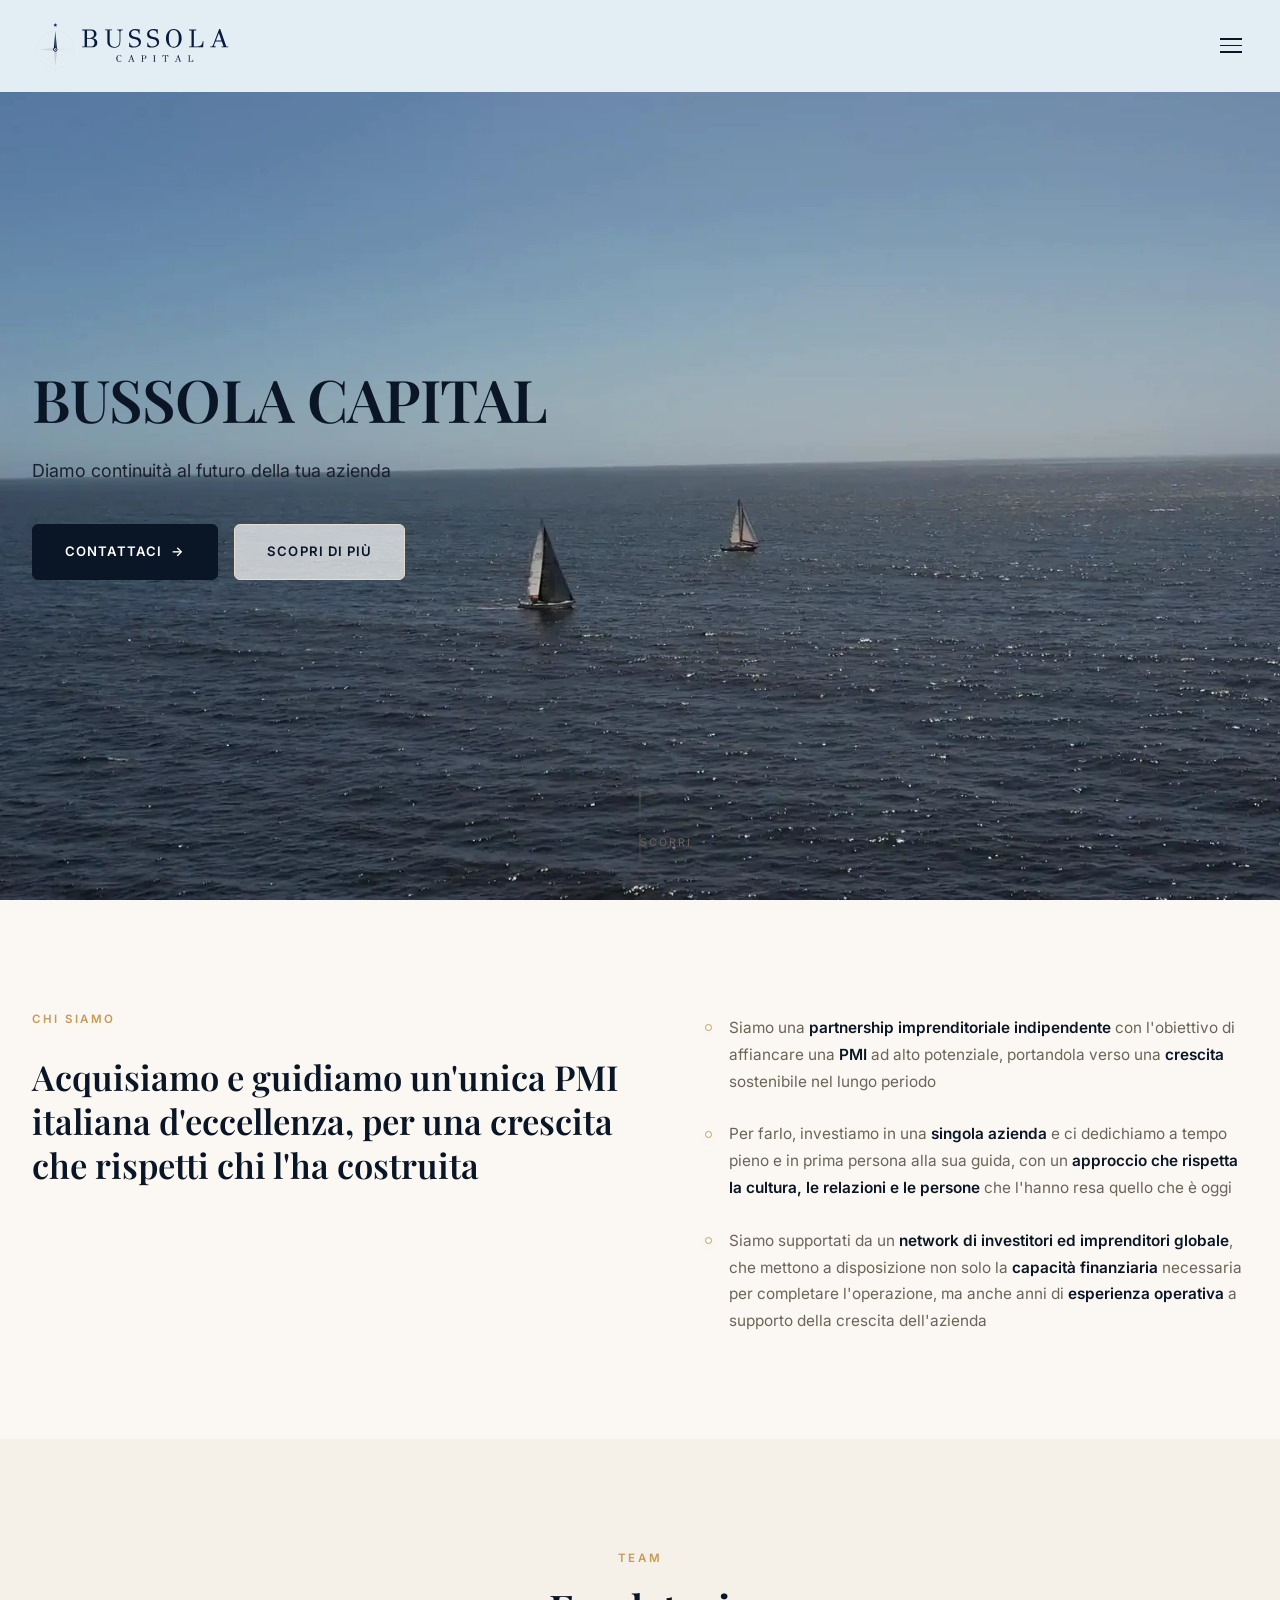
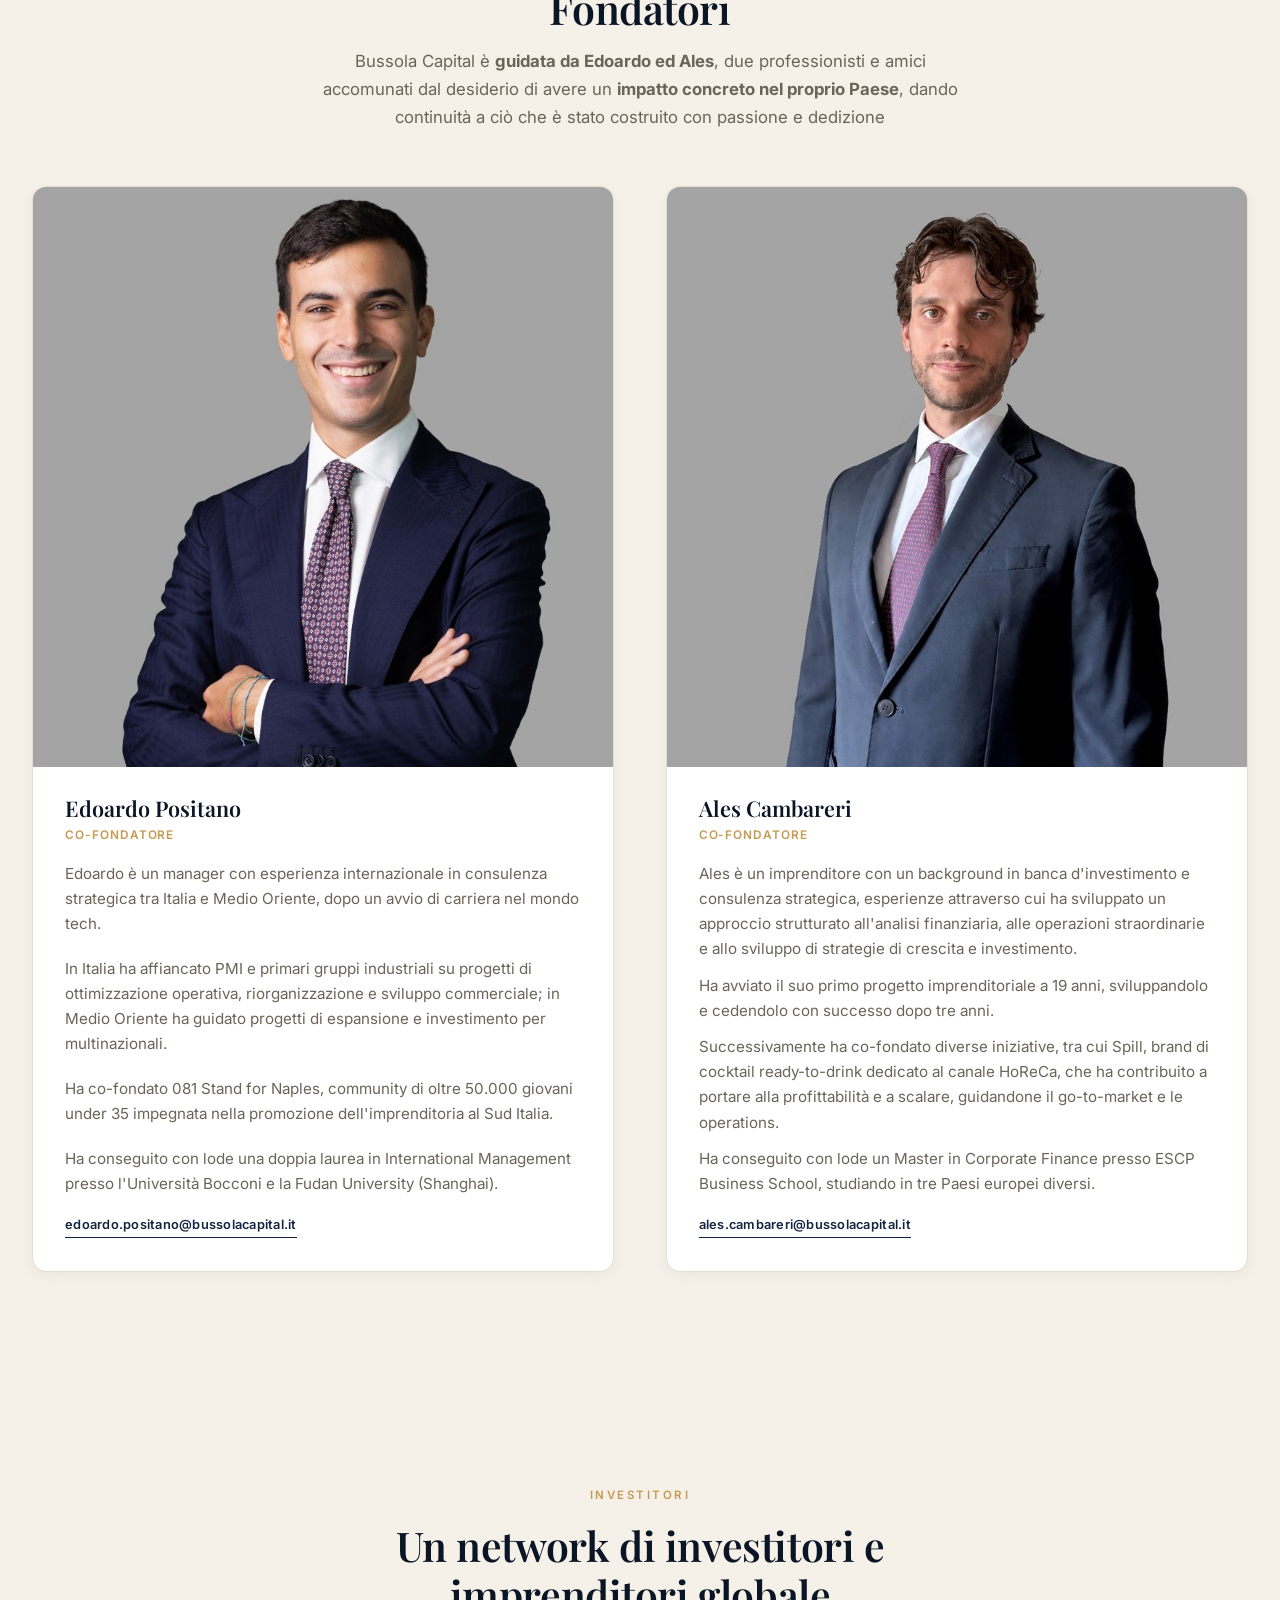
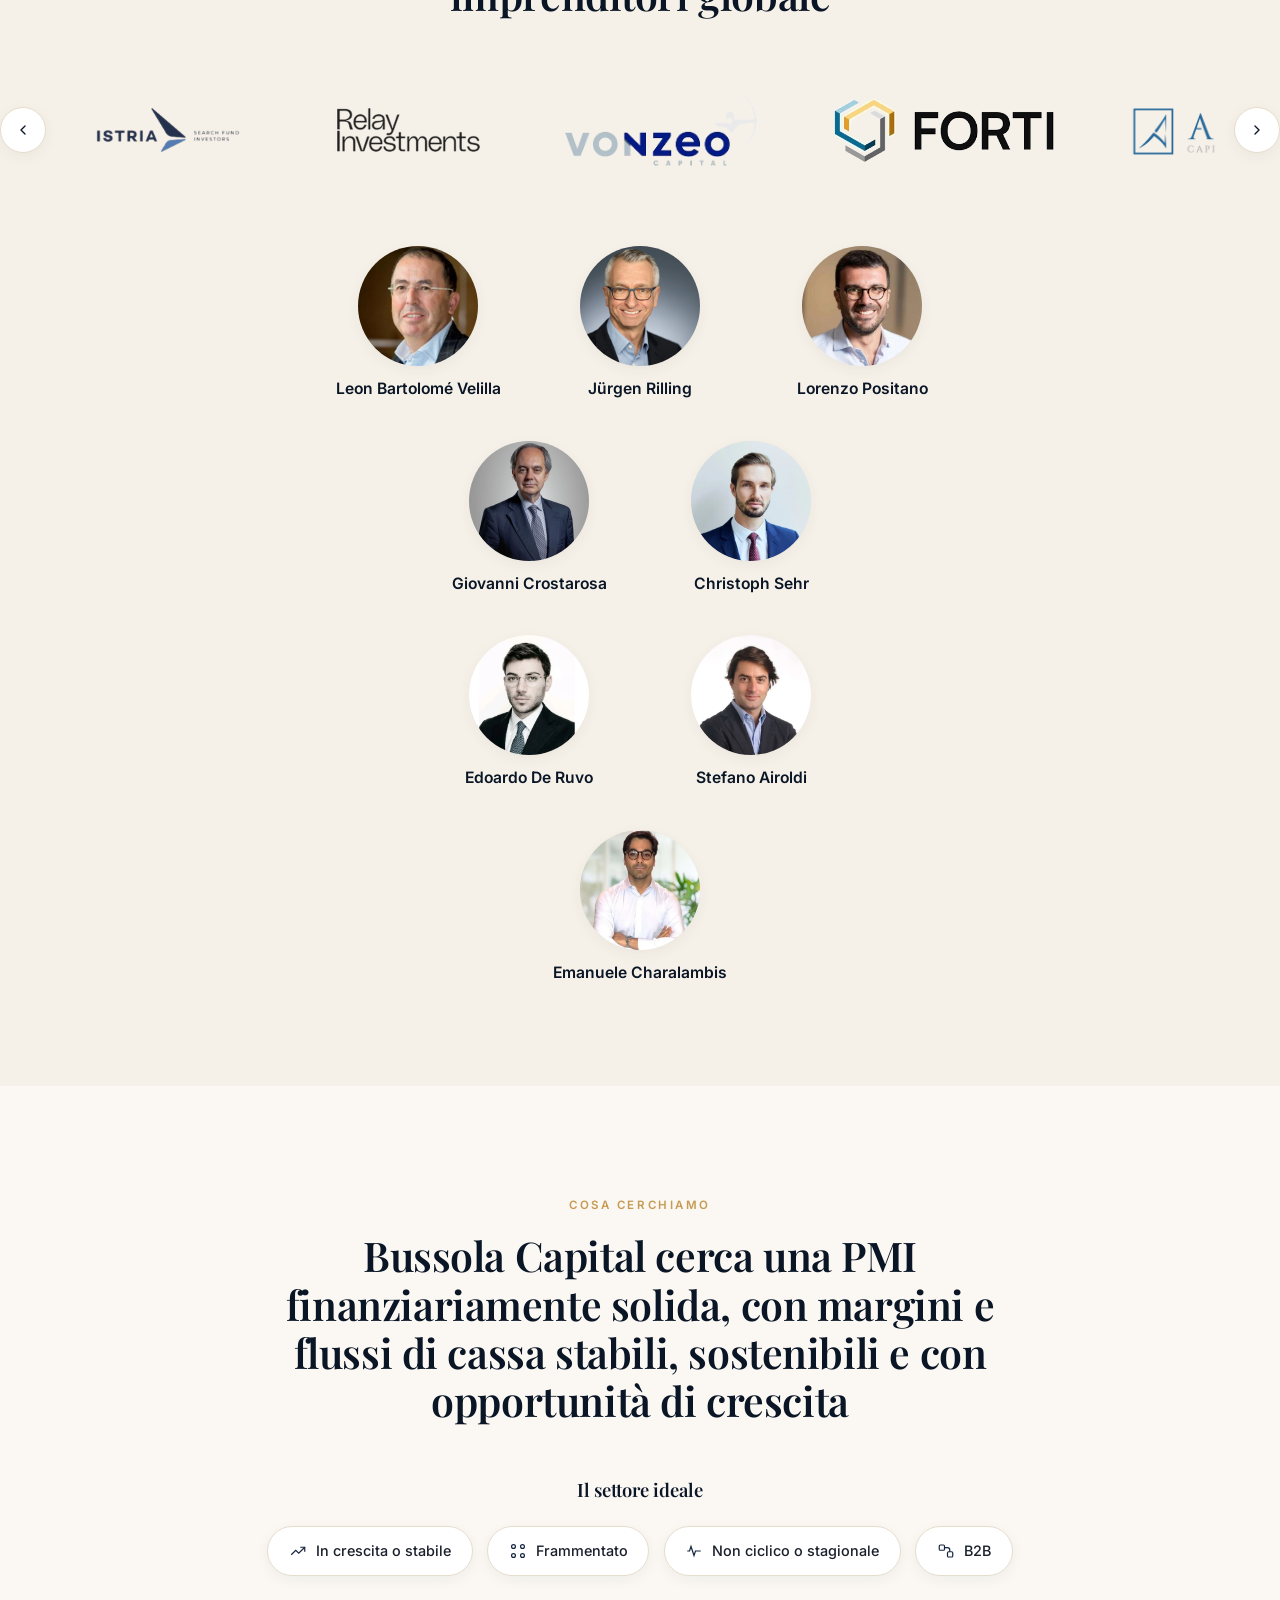
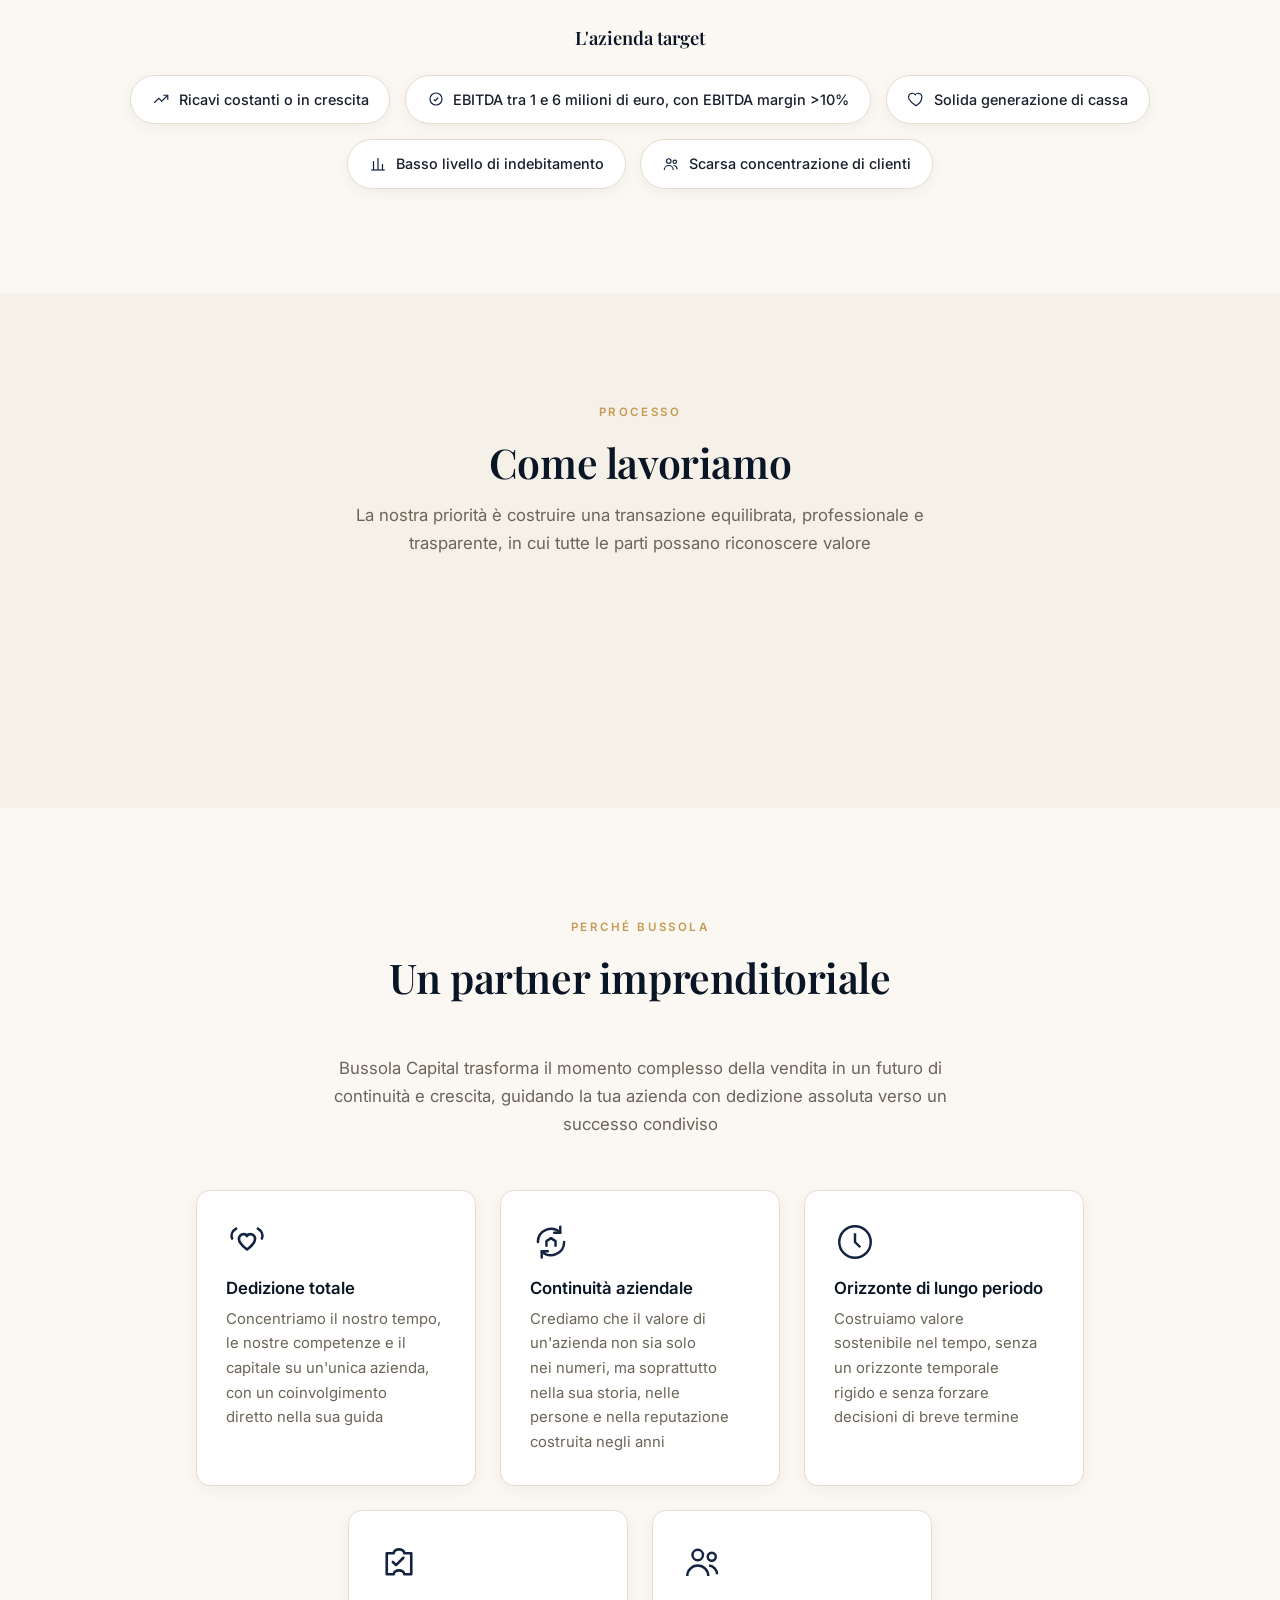
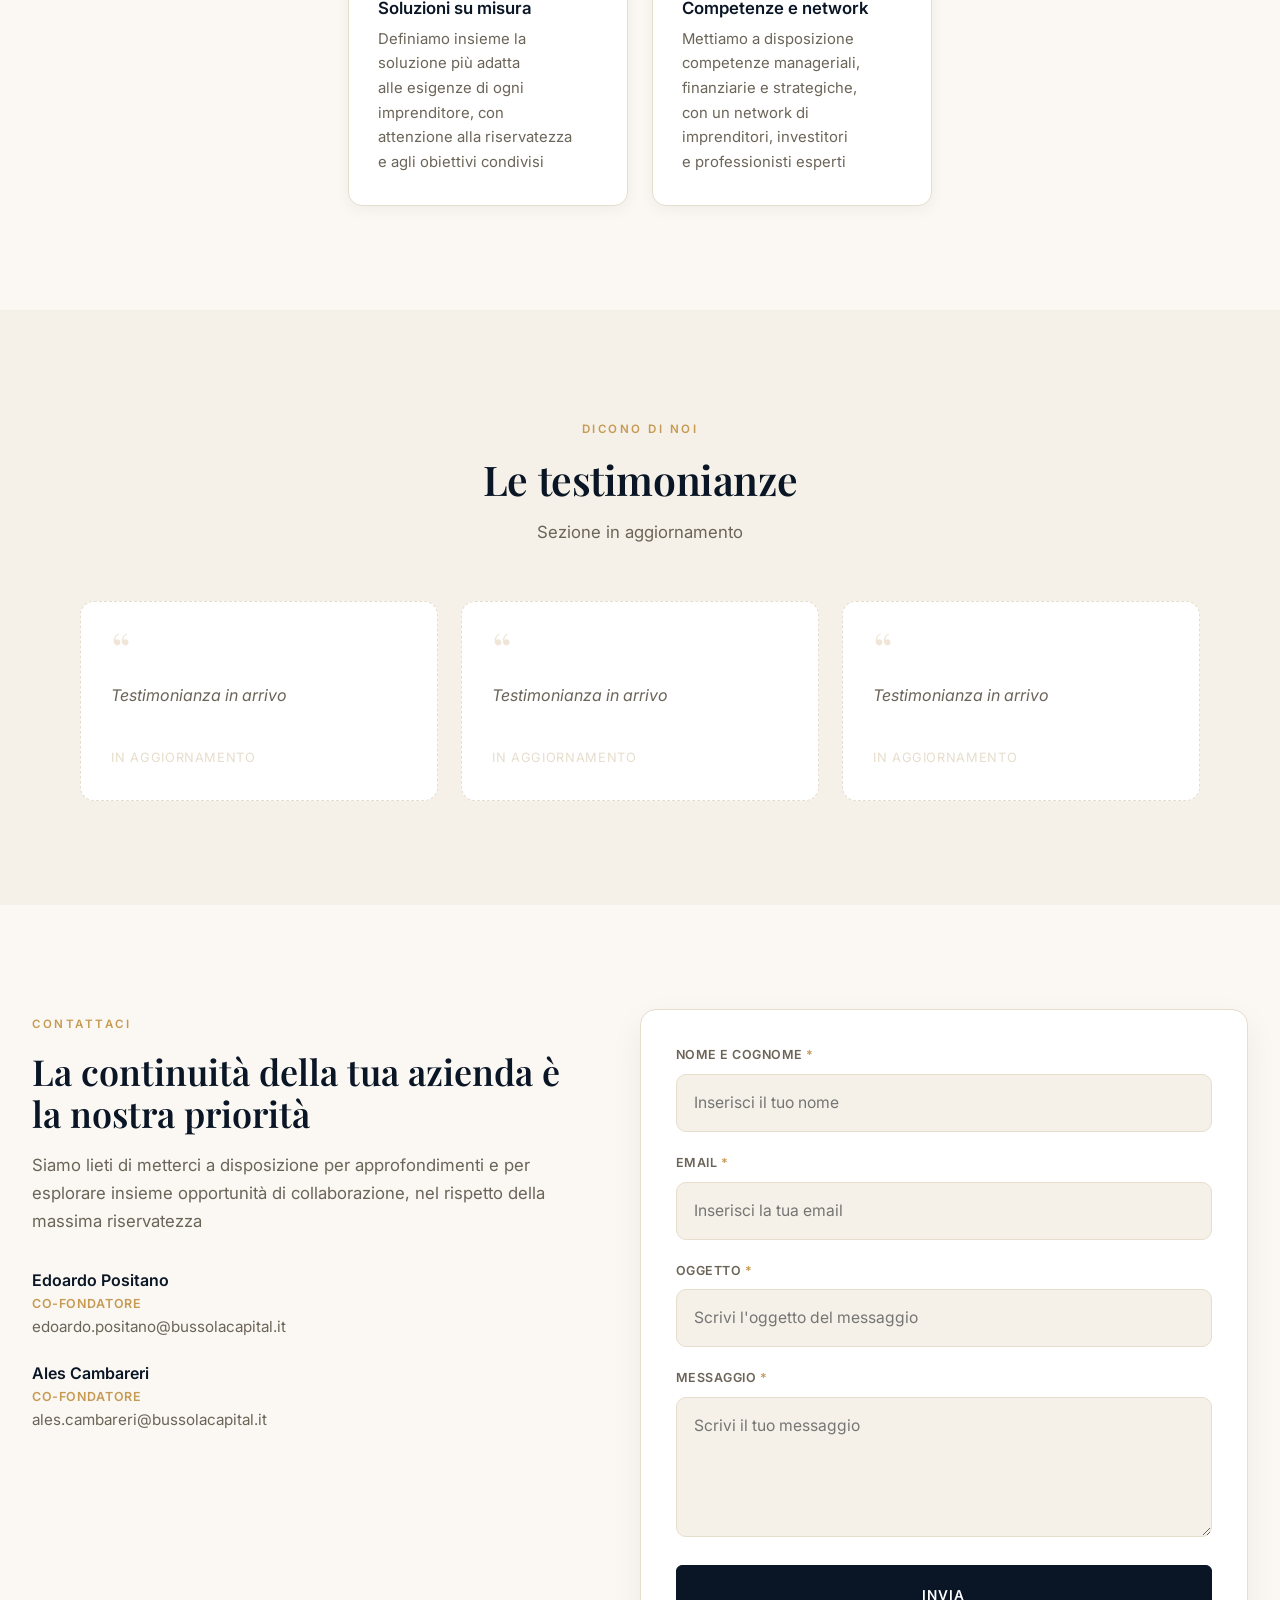
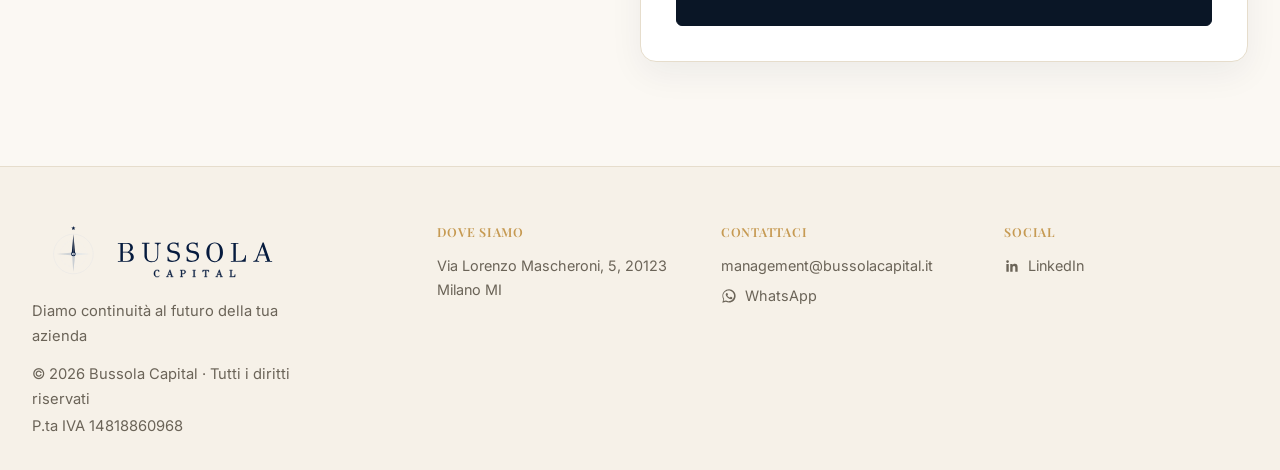
==== index.html @ b78f196d "Replace hero video with new footage showing more sky New source has the horizon positioned lower in " ====
<!DOCTYPE html>
<html lang="it">
<head>
<meta charset="UTF-8">
<meta name="viewport" content="width=device-width, initial-scale=1.0">
<title>Bussola Capital | Search Fund Italiano</title>
<meta name="description" content="Bussola Capital nasce con l'obiettivo di acquisire e guidare una piccola o media impresa italiana ad alto potenziale, accompagnandola in una nuova fase di sviluppo sostenibile.">
<link rel="icon" type="image/svg+xml" href="[data-uri]">
<link rel="preconnect" href="https://fonts.googleapis.com">
<link rel="preconnect" href="https://fonts.gstatic.com" crossorigin>
<link href="https://fonts.googleapis.com/css2?family=Playfair+Display:wght@500;600;700&family=Inter:wght@400;500;600&display=swap" rel="stylesheet">
<style>
/* ==========================================================================
   BUSSOLA CAPITAL — light / premium single-page build
   ========================================================================== */
:root{
  --white:#fbf8f3;
  --bg:#fbf8f3;
  --soft:#f6f1e8;          /* sezioni chiare alternate, calde */
  --mist:#efe6d8;
  --navy:#142440;
  --navy-deep:#0a1626;
  --ink:#1a1f2c;           /* testo principale */
  --muted:#6b6458;
  --line:#e6ddcc;
  --gold:#c69a52;
  --shadow:0 12px 34px rgba(16,32,64,0.06);
  --shadow-sm:0 4px 14px rgba(16,32,64,0.05);
  --font-display:"Playfair Display","Georgia",serif;
  --font-body:"Inter",-apple-system,BlinkMacSystemFont,"Segoe UI",sans-serif;
  --container:1320px;
  --header-h:92px;
  --ease:cubic-bezier(0.22,1,0.36,1);
  --t:.3s var(--ease);
}
*,*::before,*::after{box-sizing:border-box}
html{scroll-behavior:smooth}
html,body{max-width:100%}
body,h1,h2,h3,h4,p,figure{margin:0}
ul{list-style:none;margin:0;padding:0}
a{color:inherit;text-decoration:none}
img{max-width:100%;display:block}
button,input,textarea,select{font:inherit;color:inherit}
button{cursor:pointer;background:none;border:none}
body{font-family:var(--font-body);color:var(--ink);background:var(--bg);line-height:1.65;-webkit-font-smoothing:antialiased;overflow-x:hidden}
h1,h2,h3,h4{font-family:var(--font-display);font-weight:600;line-height:1.18;color:var(--navy-deep)}

.container{width:100%;max-width:var(--container);margin:0 auto;padding:0 2rem}
section{position:relative}
main section[id]{scroll-margin-top:var(--header-h)}
.bg-soft{background:var(--soft)}
.section-pad{padding:6.5rem 0}
.eyebrow{display:inline-block;font-size:.72rem;letter-spacing:.22em;text-transform:uppercase;color:var(--gold);font-weight:600;margin-bottom:1rem}
.lead{color:var(--muted);font-size:1.05rem;max-width:60ch}
.head{max-width:720px;margin-bottom:3.4rem}
.head.center{margin-left:auto;margin-right:auto;text-align:center}
.head h2{font-size:clamp(1.9rem,3.2vw,2.7rem);letter-spacing:-.01em}
.head p{margin-top:1rem}

/* buttons */
.btn{display:inline-flex;align-items:center;gap:.55rem;padding:1rem 2rem;font-size:.82rem;letter-spacing:.08em;text-transform:uppercase;font-weight:600;border-radius:6px;transition:var(--t)}
.btn-primary{background:var(--navy-deep);color:#fff;border:1px solid var(--navy-deep)}
.btn-primary:hover{background:var(--navy);transform:translateY(-2px);box-shadow:0 10px 24px rgba(11,28,51,.18)}
.btn-ghost{background:rgba(255,255,255,.7);color:var(--navy-deep);border:1px solid var(--line)}
.btn-ghost:hover{background:#fff;border-color:var(--navy)}
.btn-arrow{transition:var(--t)}
.btn:hover .btn-arrow{transform:translateX(4px)}

/* ============ HEADER ============ */
.site-header{position:fixed;inset:0 0 auto 0;z-index:900;height:var(--header-h);display:flex;align-items:center;background:#E3EDF4;border-bottom:1px solid transparent;transition:var(--t)}
.site-header.scrolled{background:#E3EDF4;border-bottom-color:var(--line);box-shadow:0 6px 20px rgba(16,32,64,.05)}
.site-header .container{display:flex;align-items:center;justify-content:space-between;gap:1.5rem}
.brand-logo{display:block;width:202px;height:56px;flex-shrink:0}
.main-nav{display:flex;align-items:center;gap:1.6rem;min-width:0}
.nav-links{display:flex;align-items:center;gap:1.2rem;flex-wrap:nowrap}
.nav-links a{position:relative;font-size:.9rem;letter-spacing:.03em;text-transform:uppercase;color:var(--ink);white-space:nowrap;padding:.35rem 0;font-weight:500}
.nav-links a::after{content:"";position:absolute;left:0;bottom:-2px;width:100%;height:1.5px;background:var(--gold);transform:scaleX(0);transform-origin:right;transition:var(--t)}
.nav-links a:hover::after,.nav-links a.active::after{transform:scaleX(1);transform-origin:left}
.nav-links a.active{color:var(--navy-deep);font-weight:600}
.header-actions{display:flex;align-items:center;gap:1.1rem;flex-shrink:0}
.lang-switch{position:relative;font-size:.86rem;letter-spacing:.03em;display:flex;align-items:center;gap:.4rem;white-space:nowrap}
.lang-switch button{padding:.2rem .3rem;color:var(--muted);font-weight:600;transition:var(--t)}
.lang-switch button.active{color:var(--navy-deep)}
.lang-switch .divider{color:var(--line)}
.nav-item-dropdown{position:relative}
.nav-dropdown-toggle{display:inline-flex;align-items:center;gap:.3rem;font-size:.9rem;letter-spacing:.03em;text-transform:uppercase;color:var(--ink);font-weight:500;padding:.35rem 0}
.nav-dropdown-toggle .chevron{width:9px;height:9px;transition:var(--t)}
.nav-item-dropdown.open .nav-dropdown-toggle .chevron{transform:rotate(180deg)}
.nav-dropdown-toggle.active{color:var(--navy-deep);font-weight:600}
.nav-dropdown-menu{position:absolute;top:100%;left:50%;transform:translate(-50%,8px);min-width:170px;background:#fff;border:1px solid var(--line);border-radius:10px;box-shadow:var(--shadow);padding:.5rem;opacity:0;visibility:hidden;transition:var(--t);z-index:950}
.nav-item-dropdown.open .nav-dropdown-menu{opacity:1;visibility:visible;transform:translate(-50%,0)}
.nav-dropdown-menu a{display:block;padding:.55rem .8rem;font-size:.78rem;letter-spacing:.03em;text-transform:uppercase;color:var(--ink);border-radius:6px;transition:var(--t)}
.nav-dropdown-menu a:hover{background:var(--soft);color:var(--navy-deep)}
.header-cta{flex-shrink:0;padding:.8rem 1.3rem;font-size:.74rem}
.nav-toggle{display:none;flex-direction:column;justify-content:center;gap:5px;width:34px;height:34px}
.nav-toggle span{display:block;width:100%;height:1.6px;background:var(--navy-deep);transition:var(--t)}
.nav-toggle.open span:nth-child(1){transform:translateY(6.6px) rotate(45deg)}
.nav-toggle.open span:nth-child(2){opacity:0}
.nav-toggle.open span:nth-child(3){transform:translateY(-6.6px) rotate(-45deg)}

/* ============ HERO ============ */
.hero{position:relative;min-height:100vh;display:flex;align-items:center;padding:calc(var(--header-h) + 2rem) 0 5rem;overflow:hidden}
.hero-media{position:absolute;inset:0;z-index:0}
.hero-media video{width:100%;height:100%;object-fit:cover;object-position:center}

.hero .container{position:relative;z-index:2}
.hero-copy{max-width:640px}
.hero-copy h1{font-size:clamp(2.5rem,4.6vw,3.9rem);letter-spacing:-.015em;color:var(--navy-deep)}
.hero-copy p{margin-top:1.4rem;font-size:1.12rem;color:var(--ink);max-width:52ch}
.hero-actions{margin-top:2.4rem;display:flex;gap:1rem;flex-wrap:wrap}
.scroll-cue{position:absolute;left:50%;bottom:2rem;transform:translateX(-50%);z-index:2;font-size:.66rem;letter-spacing:.2em;text-transform:uppercase;color:var(--muted);display:flex;flex-direction:column;align-items:center;gap:.5rem}
.scroll-cue span{width:1px;height:34px;background:linear-gradient(var(--muted),transparent);animation:cue 2.2s var(--ease) infinite}
@keyframes cue{0%{transform:scaleY(.3);opacity:.2}50%{transform:scaleY(1);opacity:1}100%{transform:scaleY(.3);opacity:.2}}

/* ============ SPLIT (chi siamo) ============ */
.split{display:grid;grid-template-columns:1.05fr .95fr;gap:4rem;align-items:center}
.split-media{position:relative;border-radius:12px;overflow:hidden;aspect-ratio:4/3.4;box-shadow:var(--shadow)}
.split-media img{position:absolute;inset:0;width:100%;height:100%;object-fit:cover}
.split-copy p+p{margin-top:1.1rem}
.split-copy .lead{max-width:52ch}

/* ============ CHI SIAMO (about-split) ============ */
.about-split{display:grid;grid-template-columns:1.05fr .95fr;gap:4.5rem;align-items:start}
.about-statement h2{font-size:clamp(1.7rem,2.7vw,2.4rem);margin-top:.6rem;line-height:1.28}
.about-points{display:flex;flex-direction:column;gap:1.6rem;padding-top:.7rem}
.about-points li{position:relative;padding-left:1.5rem;color:var(--muted);font-size:.96rem;line-height:1.75}
.about-points li::before{content:"";position:absolute;left:0;top:.6em;width:7px;height:7px;border-radius:50%;background:#fff;border:1.5px solid var(--gold);box-shadow:var(--shadow-sm)}
.about-points li strong{color:var(--navy-deep);font-weight:600}
@media(max-width:860px){.about-split{grid-template-columns:1fr;gap:2rem}}

/* ============ TEAM ============ */
.team-grid{display:grid;grid-template-columns:repeat(2,1fr);gap:3.2rem;max-width:1220px;margin:0 auto}
.member{background:#fff;border:1px solid var(--line);border-radius:14px;overflow:hidden;box-shadow:var(--shadow-sm);transition:var(--t);display:flex;flex-direction:column}
.member:hover{transform:translateY(-4px);box-shadow:var(--shadow)}
.member-photo{aspect-ratio:1/1;overflow:hidden;background:var(--mist);display:block}
.member-photo img{width:100%;height:100%;object-fit:cover;object-position:center top}
.member-body{padding:1.8rem 2rem 2.1rem;display:flex;flex-direction:column;flex:1}
.member-body h3{font-size:1.35rem}
.member-role{color:var(--gold);font-size:.74rem;letter-spacing:.08em;text-transform:uppercase;font-weight:600;margin-top:.25rem}
.member-bio{margin-top:1rem;color:var(--muted);font-size:.95rem;display:flex;flex-direction:column;justify-content:space-between}
.member-bio p+p{margin-top:.7rem}
.member-link{margin-top:1.1rem;padding-top:0;display:inline-flex;align-items:center;gap:.45rem;font-size:.8rem;letter-spacing:.02em;font-weight:600;color:var(--navy);border-bottom:1px solid var(--navy);padding-bottom:2px;width:fit-content}
.member-link:hover{opacity:.65}

/* ============ FONDATORI (blocchi) ============ */
.pillar-grid{display:grid;grid-template-columns:repeat(4,1fr);gap:1.4rem}
.pillar{background:#fff;border:1px solid var(--line);border-radius:14px;padding:1.9rem 1.6rem;box-shadow:var(--shadow-sm);transition:var(--t)}
.pillar:hover{transform:translateY(-4px);box-shadow:var(--shadow)}
.pillar-ico{width:46px;height:46px;margin-bottom:1.1rem;color:var(--navy)}
.pillar-ico svg{width:100%;height:100%}
.pillar h3{font-family:var(--font-body);font-weight:600;font-size:.92rem;letter-spacing:.02em}
.pillar p{margin-top:.5rem;color:var(--muted);font-size:.92rem}

/* ============ INVESTITORI — manual strip ============ */
.strip{position:relative;display:flex;align-items:center;gap:1.2rem}
.strip-viewport{overflow-x:auto;scroll-behavior:smooth;scrollbar-width:none;padding:1rem 0}
.strip-viewport::-webkit-scrollbar{display:none}
.strip-track{display:flex;align-items:center;gap:2.2rem;width:max-content}
.strip-arrow{flex-shrink:0;width:46px;height:46px;border-radius:50%;border:1px solid var(--line);background:#fff;display:flex;align-items:center;justify-content:center;color:var(--navy-deep);box-shadow:var(--shadow-sm);transition:var(--t)}
.strip-arrow:hover{background:var(--navy-deep);color:#fff;border-color:var(--navy-deep)}
.strip-arrow:active{transform:scale(.94)}
.strip-arrow svg{width:16px;height:16px}
.logo-cell{flex:0 0 auto;height:84px;display:flex;align-items:center;justify-content:center;padding:0 1.1rem}
.logo-cell img{height:72px;width:auto;max-width:220px;object-fit:contain;transition:var(--t)}
.logo-cell:hover{transform:translateY(-2px)}
.people-grid{display:flex;flex-direction:column;align-items:center;gap:2.6rem;margin-top:3.6rem}
.people-row{display:flex;flex-wrap:wrap;justify-content:center;gap:2.6rem 2rem}
.person{flex:0 0 190px;max-width:190px;text-align:center}
.person-photo{display:block;width:120px;height:120px;border-radius:50%;overflow:hidden;margin:0 auto .9rem;background:var(--mist);box-shadow:var(--shadow-sm);transition:var(--t)}
.person-photo:hover{transform:translateY(-3px);box-shadow:var(--shadow)}
.person-photo img{width:100%;height:100%;object-fit:cover}
.person h4{font-size:.98rem;font-family:var(--font-body);font-weight:600;overflow-wrap:anywhere}

/* ============ COSA CERCHIAMO — 3 card ============ */
.trio{display:grid;grid-template-columns:repeat(3,1fr);gap:1.6rem}
.crit{background:#fff;border:1px solid var(--line);border-radius:16px;padding:2.2rem 2rem;box-shadow:var(--shadow-sm);transition:var(--t)}
.crit:hover{transform:translateY(-4px);box-shadow:var(--shadow)}
.crit-ico{width:48px;height:48px;color:var(--navy);margin-bottom:1.1rem}
.crit-ico svg{width:100%;height:100%}
.crit h3{font-size:1.35rem}
.crit ul{margin-top:1.1rem;display:flex;flex-direction:column;gap:.6rem}
.crit li{position:relative;padding-left:1.4rem;color:var(--muted);font-size:.94rem}
.crit li::before{content:"";position:absolute;left:0;top:.6em;width:6px;height:6px;border-radius:50%;background:var(--gold)}

/* ============ COSA CERCHIAMO — visual redesign ============ */
.goals-block{max-width:1040px;margin:0 auto 3.2rem}
.goals-block:last-child{margin-bottom:0}
.goals-block h3{font-size:1.15rem;text-align:center;margin-bottom:1.6rem}
.tag-row{display:flex;flex-wrap:wrap;justify-content:center;gap:.9rem}
.tag{display:inline-flex;align-items:center;gap:.55rem;background:#fff;border:1px solid var(--line);border-radius:100px;padding:.75rem 1.3rem;font-size:.9rem;color:var(--ink);font-weight:500;box-shadow:var(--shadow-sm);transition:var(--t)}
.tag:hover{border-color:var(--gold);transform:translateY(-2px)}
.tag svg{width:18px;height:18px;color:var(--navy);flex-shrink:0}
.stat-row{display:grid;grid-template-columns:repeat(4,1fr);gap:1.2rem}
.statcard{background:#fff;border:1px solid var(--line);border-radius:14px;padding:1.8rem 1.3rem;text-align:center;box-shadow:var(--shadow-sm);transition:var(--t)}
.statcard:hover{transform:translateY(-3px);box-shadow:var(--shadow)}
.statcard-num{font-family:var(--font-display);font-size:1.8rem;color:var(--navy-deep);margin-bottom:.5rem}
.statcard-ico{width:34px;height:34px;margin:0 auto .8rem;color:var(--navy)}
.statcard-ico svg{width:100%;height:100%}
.statcard p{font-size:.86rem;color:var(--muted)}
@media(max-width:860px){.stat-row{grid-template-columns:repeat(2,1fr)}}
@media(max-width:560px){.stat-row{grid-template-columns:1fr}}

/* ============ PROCESSO ============ */
.steps{display:grid;grid-template-columns:repeat(6,1fr);gap:0;counter-reset:s;position:relative}
.step{position:relative;padding:0 1.1rem;text-align:center}
.step::before{content:"";position:absolute;top:26px;left:-50%;width:100%;height:2px;background:var(--navy);opacity:.85;z-index:0;transform-origin:left;transform:scaleX(0);transition:transform .3s var(--ease)}
.step:first-child::before{display:none}
.step.revealed::before{transform:scaleX(1)}
.step-num{position:relative;z-index:1;width:54px;height:54px;margin:0 auto 1.2rem;border-radius:50%;background:#fff;border:1.5px solid var(--navy);color:var(--navy-deep);display:flex;align-items:center;justify-content:center;font-family:var(--font-display);font-size:1.1rem;font-weight:600;box-shadow:var(--shadow-sm);opacity:0;transform:scale(.55);transition:transform .35s cubic-bezier(.34,1.56,.64,1),opacity .25s ease,background var(--t),color var(--t),border-color var(--t),box-shadow var(--t)}
.step.revealed .step-num{opacity:1;transform:scale(1)}
.step h3{font-family:var(--font-body);font-weight:600;font-size:1rem;opacity:0;transform:translateY(8px);transition:opacity .35s var(--ease),transform .35s var(--ease)}
.step.revealed h3{opacity:1;transform:none}
.step p{margin-top:.5rem;color:var(--muted);font-size:.9rem}
.step:hover .step-num{background:var(--navy-deep);color:#fff;border-color:var(--navy-deep);box-shadow:0 10px 24px rgba(11,28,51,.22)}
@media(prefers-reduced-motion:reduce){.step::before{transform:scaleX(1)}.step .step-num,.step h3{opacity:1;transform:none}}

/* ============ PERCHE BUSSOLA ============ */
.why-grid{display:flex;flex-wrap:wrap;justify-content:center;gap:1.5rem;max-width:1120px;margin:0 auto}
.why-grid.stagger>*{transform:translateY(26px) scale(.93)}
.why-grid.stagger.in>*{transform:none}
.why{flex:0 0 340px;max-width:340px;background:#fff;border:1px solid var(--line);border-radius:14px;padding:1.9rem 1.8rem;box-shadow:var(--shadow-sm);transition:transform .55s var(--ease),box-shadow var(--t);box-sizing:border-box}
.why p{text-wrap:balance}
.why:hover{transform:translateY(-4px);box-shadow:var(--shadow)}
.why-ico{width:42px;height:42px;color:var(--navy);margin-bottom:1rem}
.why-ico svg{width:100%;height:100%}
.why h3{font-family:var(--font-body);font-weight:600;font-size:1.05rem}
.why p{margin-top:.5rem;color:var(--muted);font-size:.93rem}

/* ============ DICONO DI NOI (placeholder) ============ */
.quotes{display:grid;grid-template-columns:repeat(3,1fr);gap:1.4rem;max-width:1120px;margin:0 auto}
.quote{background:#fff;border:1px dashed var(--line);border-radius:14px;padding:2rem 1.9rem;min-height:200px;display:flex;flex-direction:column;justify-content:space-between;height:100%}
@media(max-width:860px){.quotes{grid-template-columns:1fr;max-width:480px}}
.quote-mark{font-family:var(--font-display);font-size:3rem;line-height:.6;color:var(--mist)}
.quote p{color:var(--muted);font-style:italic}
.quote .who{margin-top:1.2rem;font-size:.8rem;letter-spacing:.05em;text-transform:uppercase;color:var(--line);font-style:normal}

/* ============ CONTATTACI ============ */
.contact-grid{display:grid;grid-template-columns:1fr 1.1fr;gap:3.4rem;align-items:start}
.contact-info h2{font-size:clamp(1.7rem,2.8vw,2.3rem)}
.contact-info .lead{margin-top:1.1rem}
.contact-people{margin-top:2rem;display:flex;flex-direction:column;gap:1.3rem}
.contact-person .nm{font-weight:600;color:var(--navy-deep)}
.contact-person .rl{font-size:.78rem;letter-spacing:.05em;text-transform:uppercase;color:var(--gold);font-weight:600}
.contact-person a{display:block;color:var(--muted);font-size:.95rem}
.contact-person p{margin:0;color:var(--muted);font-size:.95rem}

.contact-person a:hover{color:var(--navy)}
.contact-person a.contact-whatsapp{display:inline-flex;align-items:center;gap:.5rem;margin-top:.5rem}
.form-card{background:#fff;border:1px solid var(--line);border-radius:16px;padding:2.2rem;box-shadow:var(--shadow)}
.field{margin-bottom:1.3rem}
.field label{display:block;font-size:.78rem;letter-spacing:.04em;text-transform:uppercase;color:var(--muted);font-weight:600;margin-bottom:.5rem}
.field label .req{color:var(--gold)}
.field input,.field textarea{width:100%;padding:.95rem 1.1rem;background:var(--soft);border:1px solid var(--line);border-radius:10px;font-size:.98rem;transition:var(--t)}
.field input:focus,.field textarea:focus{outline:none;border-color:var(--navy);background:#fff;box-shadow:0 0 0 4px rgba(22,41,74,.06)}
.field textarea{resize:vertical;min-height:140px}
.form-card .btn-primary{width:100%;justify-content:center;padding:1.15rem;font-size:.85rem}
.form-msg{display:none;margin-top:1rem;padding:.9rem 1.1rem;background:#eef6f0;border:1px solid #cfe6d6;color:#2b6b45;border-radius:10px;font-size:.9rem}
.form-msg.show{display:block}

/* ============ FOOTER (chiaro) ============ */
.site-footer{background:var(--soft);border-top:1px solid var(--line);padding:3.6rem 0 2rem}
.footer-row{display:grid;grid-template-columns:1.5fr 1fr 1fr 1fr;gap:2.5rem;align-items:start;text-align:left}
.footer-brand img{height:60px;width:auto;margin-bottom:.9rem}
.footer-brand p{color:var(--muted);font-size:.92rem;max-width:32ch}
.footer-legal{color:var(--muted);font-size:.78rem;margin:.9rem 0 0}
.footer-legal+.footer-legal{margin-top:.2rem}
.footer-col h4{font-size:.78rem;letter-spacing:.06em;text-transform:uppercase;color:var(--gold);font-weight:600;margin-bottom:.9rem}
.footer-col p{color:var(--muted);font-size:.9rem;margin:0}
.footer-col a{display:block;color:var(--muted);font-size:.9rem;transition:var(--t)}
.footer-col a+a{margin-top:.4rem}
.footer-col a:hover{color:var(--navy)}
.footer-col .social-link{display:inline-flex;align-items:center;justify-content:flex-start;gap:.5rem}
@media(max-width:960px){.footer-row{grid-template-columns:1fr 1fr;row-gap:2rem}}
@media(max-width:560px){.footer-row{grid-template-columns:1fr}}

/* ============ REVEAL ============ */
.reveal{opacity:0;transform:translateY(26px);transition:opacity .9s var(--ease),transform .9s var(--ease)}
.reveal.in{opacity:1;transform:none}
.stagger>*{opacity:0;transform:translateY(22px);transition:opacity .7s var(--ease),transform .7s var(--ease)}
.stagger.in>*{opacity:1;transform:none}
.stagger.in>*:nth-child(1){transition-delay:.05s}
.stagger.in>*:nth-child(2){transition-delay:.13s}
.stagger.in>*:nth-child(3){transition-delay:.21s}
.stagger.in>*:nth-child(4){transition-delay:.29s}
.stagger.in>*:nth-child(5){transition-delay:.37s}
.stagger.in>*:nth-child(6){transition-delay:.45s}

/* ============ RESPONSIVE ============ */
@media(max-width:1320px){
  .nav-links,.header-actions{display:none}
  .nav-toggle{display:flex}
  .main-nav{position:fixed;inset:var(--header-h) 0 0 0;height:calc(100vh - var(--header-h));background:#fff;flex-direction:column;align-items:flex-start;padding:2.4rem 2rem;transform:translateX(100%);transition:transform var(--t);overflow-y:auto}
  .main-nav.open{transform:none}
  .main-nav.open .nav-links{display:flex;flex-direction:column;align-items:flex-start;gap:1.4rem;width:100%}
  .main-nav .nav-links a,.main-nav .nav-dropdown-toggle{font-size:1.05rem}
  .main-nav.open .header-actions{display:flex;flex-direction:column;align-items:flex-start;gap:1.2rem;margin-top:2rem;width:100%}
  .main-nav .nav-item-dropdown{width:100%}
  .main-nav .nav-dropdown-toggle{width:100%;justify-content:space-between}
  .main-nav .nav-dropdown-menu{position:static;transform:none;min-width:0;width:100%;box-shadow:none;border:none;padding:0 0 0 1rem;margin-top:.6rem;opacity:1;visibility:visible;max-height:0;overflow:hidden;transition:max-height var(--t)}
  .main-nav .nav-item-dropdown.open .nav-dropdown-menu{max-height:200px}
  .main-nav .nav-dropdown-menu a{padding:.5rem 0;font-size:1rem}
  .pillar-grid{grid-template-columns:repeat(2,1fr)}
  .why{flex-basis:280px;max-width:280px}
}
@media(max-width:860px){
  .section-pad{padding:4.6rem 0}
  .split{grid-template-columns:1fr;gap:2.2rem}
  .split-media{aspect-ratio:16/10;max-height:360px}
  .trio{grid-template-columns:1fr}
  .contact-grid{grid-template-columns:1fr;gap:2.2rem}
  .brand-logo{width:166px;height:46px}
  .steps{grid-template-columns:repeat(3,1fr);gap:2.4rem 1rem}
  .step::before{display:none}
}
@media(max-width:560px){
  .container{padding:0 1.3rem}
  .hero-copy h1{font-size:2.2rem}
  .pillar-grid{grid-template-columns:1fr}
  .why{flex-basis:100%;max-width:420px}
  .steps{grid-template-columns:1fr}
  .person{flex-basis:44%;max-width:44%}
  .team-grid{gap:1.6rem}
  .team-grid{grid-template-columns:1fr;max-width:420px}
  .form-card{padding:1.5rem}
  .footer-bottom{font-size:.6rem}
}
@media(prefers-reduced-motion:reduce){
  html{scroll-behavior:auto}
  .scroll-cue span{animation:none}
  .reveal,.stagger>*{transition:none}
}
</style>
</head>
<body>

<header class="site-header">
  <div class="container">
    <a href="#hero" class="brand" aria-label="Bussola Capital — home"><svg class="brand-logo" xmlns="http://www.w3.org/2000/svg" viewBox="1940 350 7440 2060" role="img" aria-label="Bussola Capital">
  <title>Bussola Capital horizontal transparent logo</title>
  <g id="nav-logo-compass-emblem">
<circle cx="2800" cy="1510" r="690" fill="none" stroke="#D8DDE2" stroke-width="12.420" stroke-opacity="0.72" />
<circle cx="2800" cy="1510" r="458.850" fill="none" stroke="#E7EAED" stroke-width="6.900" stroke-opacity="0.80" />
<circle cx="2800" cy="1510" r="313.950" fill="none" stroke="#E7EAED" stroke-width="4.830" stroke-opacity="0.55" />
<polygon points="2227.300,1510.000 2800.000,1458.250 2800.000,1561.750" fill="#C7CDD3" fill-opacity="0.86" />
<polygon points="3372.700,1510.000 2800.000,1458.250 2800.000,1561.750" fill="#E2E5E8" fill-opacity="0.9" />
<polygon points="2800.000,2117.200 2743.420,1510.000 2856.580,1510.000" fill="#C7CDD3" fill-opacity="0.82" />
<polygon points="2800.000,2117.200 2800.000,1510.000 2856.580,1510.000" fill="#BFC6CD" fill-opacity="0.7" />
<polygon points="2800.000,833.800 2737.900,1523.800 2800.000,1461.700" fill="#061B3E" fill-opacity="1.0" />
<polygon points="2800.000,833.800 2800.000,1461.700 2862.100,1523.800" fill="#031231" fill-opacity="1.0" />
<circle cx="2800" cy="1510" r="77.280" fill="#061B3E" />
<circle cx="2800" cy="1510" r="45.540" fill="#FFFFFF" />
<circle cx="2800" cy="1510" r="20.010" fill="#061B3E" />
<polygon points="2800.000,535.720 2819.467,586.205 2873.498,589.119 2831.499,623.235 2845.424,675.521 2800.000,646.120 2754.576,675.521 2768.501,623.235 2726.502,589.119 2780.533,586.205" fill="#061B3E" />
</g>
<g id="nav-logo-wordmark" aria-label="BUSSOLA CAPITAL" transform="translate(-560,0)">
<g fill="#061B3E">
<path d="M637 173C638 232 615 279 570 312C534 338 494 352 449 353C538 368 606 429 606 518C606 622 530 689 402 689H52V658H146V31H52V0H400C557 0 636 58 637 173ZM507 519C507 466 490 425 456 397C430 376 401 365 368 365H237V658H384C466 658 507 612 507 519ZM528 176C528 121 510 81 474 57C448 40 416 31 377 31H237V335H369C409 335 443 325 471 304C508 276 527 233 528 176Z" transform="translate(4300.000,1430.000) scale(0.95000000,-0.95000000)" />
<path d="M723 692H503V661C541 661 563 658 570 652C587 636 596 610 596 573V247C596 92 531 15 402 15C276 15 213 84 213 223V661H307V692H32V661H124V219C124 158 145 105 186 60C232 10 294 -15 373 -15C470 -15 538 8 576 54C611 97 629 172 629 279V573C629 608 637 634 654 651C661 658 684 661 723 661Z" transform="translate(5158.300,1430.000) scale(0.95000000,-0.95000000)" />
<path d="M491 220C491 326 416 387 268 403C162 414 109 458 108 534C107 619 154 663 251 665C350 666 399 626 408 526H438V705H410C407 695 400 690 390 690C369 690 325 707 274 707C208 707 152 691 106 659C52 622 25 567 25 498C25 396 96 337 238 320C290 314 331 300 361 275C393 247 409 212 409 168C408 127 391 94 356 69C322 46 281 33 235 32C195 31 138 48 112 69C85 92 69 129 65 183H35L34 24C95 1 150 -10 197 -10C278 -10 345 8 398 43C460 84 491 143 491 220Z" transform="translate(6047.950,1430.000) scale(0.95000000,-0.95000000)" />
<path d="M491 220C491 326 416 387 268 403C162 414 109 458 108 534C107 619 154 663 251 665C350 666 399 626 408 526H438V705H410C407 695 400 690 390 690C369 690 325 707 274 707C208 707 152 691 106 659C52 622 25 567 25 498C25 396 96 337 238 320C290 314 331 300 361 275C393 247 409 212 409 168C408 127 391 94 356 69C322 46 281 33 235 32C195 31 138 48 112 69C85 92 69 129 65 183H35L34 24C95 1 150 -10 197 -10C278 -10 345 8 398 43C460 84 491 143 491 220Z" transform="translate(6715.300,1430.000) scale(0.95000000,-0.95000000)" />
<path d="M663 341C663 452 636 541 581 607C527 674 453 707 360 707C273 707 201 675 144 610C85 542 55 454 54 347C53 247 82 162 142 91C203 21 275 -14 360 -14C447 -14 519 20 576 89C634 158 663 242 663 341ZM552 343C552 247 537 171 506 114C473 52 425 21 363 21C231 21 165 130 165 347C165 451 178 530 205 583C237 645 289 676 360 676C427 676 477 643 510 578C538 522 552 444 552 343Z" transform="translate(7382.650,1430.000) scale(0.95000000,-0.95000000)" />
<path d="M570 239C567 172 545 120 506 83C493 70 473 59 446 49C420 39 398 34 380 34L227 31V658H321V689H44V658H138V31H44V0H589L602 239Z" transform="translate(8244.750,1430.000) scale(0.95000000,-0.95000000)" />
<path d="M725 31H651L415 708H375L158 138C139 85 120 53 103 42C90 34 66 30 31 31V0H249V31C211 31 190 34 186 40C182 46 180 54 180 63C180 82 186 107 198 138L236 228H477L545 31H465V0H725ZM250 266 364 559 463 266Z" transform="translate(9037.500,1430.000) scale(0.95000000,-0.95000000)" />
</g>
<g fill="#061B3E">
<path d="M585 128C546 89 511 62 478 47C438 28 390 19 334 20C277 21 232 52 198 111C165 171 148 249 148 344C148 559 213 669 342 675C462 680 508 627 517 512H547V669C513 682 489 690 474 693C440 700 395 704 339 704C253 704 181 672 123 607C63 540 33 452 32 344C31 245 61 160 121 89C181 19 254 -16 339 -16C398 -16 446 -7 484 10C526 29 564 63 599 112Z" transform="translate(5593.700,1960.000) scale(0.35000000,-0.35000000)" />
<path d="M725 31H651L415 708H375L158 138C139 85 120 53 103 42C90 34 66 30 31 31V0H249V31C211 31 190 34 186 40C182 46 180 54 180 63C180 82 186 107 198 138L236 228H477L545 31H465V0H725ZM250 266 364 559 463 266Z" transform="translate(6026.500,1960.000) scale(0.35000000,-0.35000000)" />
<path d="M585 494C585 552 564 599 523 634C480 671 417 689 336 689H33V658H127V31H33V0H311V31H218V299H302C384 299 450 314 500 345C557 380 585 430 585 494ZM482 491C483 434 465 392 426 363C394 338 353 326 304 326H218V658H324C431 658 478 607 482 491Z" transform="translate(6508.300,1960.000) scale(0.35000000,-0.35000000)" />
<path d="M335 31H242V658H335V689H49V658H143V31H49V0H335Z" transform="translate(6940.050,1960.000) scale(0.35000000,-0.35000000)" />
<path d="M642 689H40L38 486H67C73 545 89 588 114 613C139 638 185 653 250 656L295 658V31H202V0H480V31H386V658L432 656C497 653 543 638 569 611C595 584 610 543 614 486H644Z" transform="translate(7293.050,1960.000) scale(0.35000000,-0.35000000)" />
<path d="M725 31H651L415 708H375L158 138C139 85 120 53 103 42C90 34 66 30 31 31V0H249V31C211 31 190 34 186 40C182 46 180 54 180 63C180 82 186 107 198 138L236 228H477L545 31H465V0H725ZM250 266 364 559 463 266Z" transform="translate(7746.850,1960.000) scale(0.35000000,-0.35000000)" />
<path d="M570 239C567 172 545 120 506 83C493 70 473 59 446 49C420 39 398 34 380 34L227 31V658H321V689H44V658H138V31H44V0H589L602 239Z" transform="translate(8228.650,1960.000) scale(0.35000000,-0.35000000)" />
</g>
</g>
</svg></a>
    <nav class="main-nav" aria-label="Navigazione principale">
      <ul class="nav-links">
        <li><a href="#chi-siamo" data-i18n="nav.about">Chi siamo</a></li>
        <li class="nav-item-dropdown">
          <button type="button" class="nav-dropdown-toggle" aria-haspopup="true" aria-expanded="false">
            <span data-i18n="nav.team">Team</span>
            <svg class="chevron" viewBox="0 0 10 6" fill="none"><path d="M1 1l4 4 4-4" stroke="currentColor" stroke-width="1.4" stroke-linecap="round" stroke-linejoin="round"/></svg>
          </button>
          <div class="nav-dropdown-menu">
            <a href="#team" data-i18n="nav.founders">Fondatori</a>
            <a href="#investitori" data-i18n="nav.investors">Investitori</a>
          </div>
        </li>
        <li><a href="#cosa-cerchiamo" data-i18n="nav.goals">Cosa cerchiamo</a></li>
        <li><a href="#processo" data-i18n="nav.process">Processo</a></li>
        <li><a href="#perche-bussola" data-i18n="nav.why">Perché Bussola</a></li>
        <li><a href="#dicono-di-noi" data-i18n="nav.testimonials">Dicono di noi</a></li>
      </ul>
      <div class="header-actions">
        <div class="lang-switch">
          <button data-lang="it" type="button">IT</button>
          <span class="divider">/</span>
          <button data-lang="en" type="button">EN</button>
        </div>
        <a href="#contattaci" class="btn btn-primary header-cta" data-i18n="nav.cta">Contattaci</a>
      </div>
    </nav>
    <button class="nav-toggle" aria-label="Apri menu" aria-expanded="false"><span></span><span></span><span></span></button>
  </div>
</header>

<main>

  <!-- ===================== HERO ===================== -->
  <section class="hero" id="hero">
    <div class="hero-media">
      <video class="hero-video" autoplay muted loop playsinline preload="auto" poster="[data-uri]">
        <source src="[data-uri]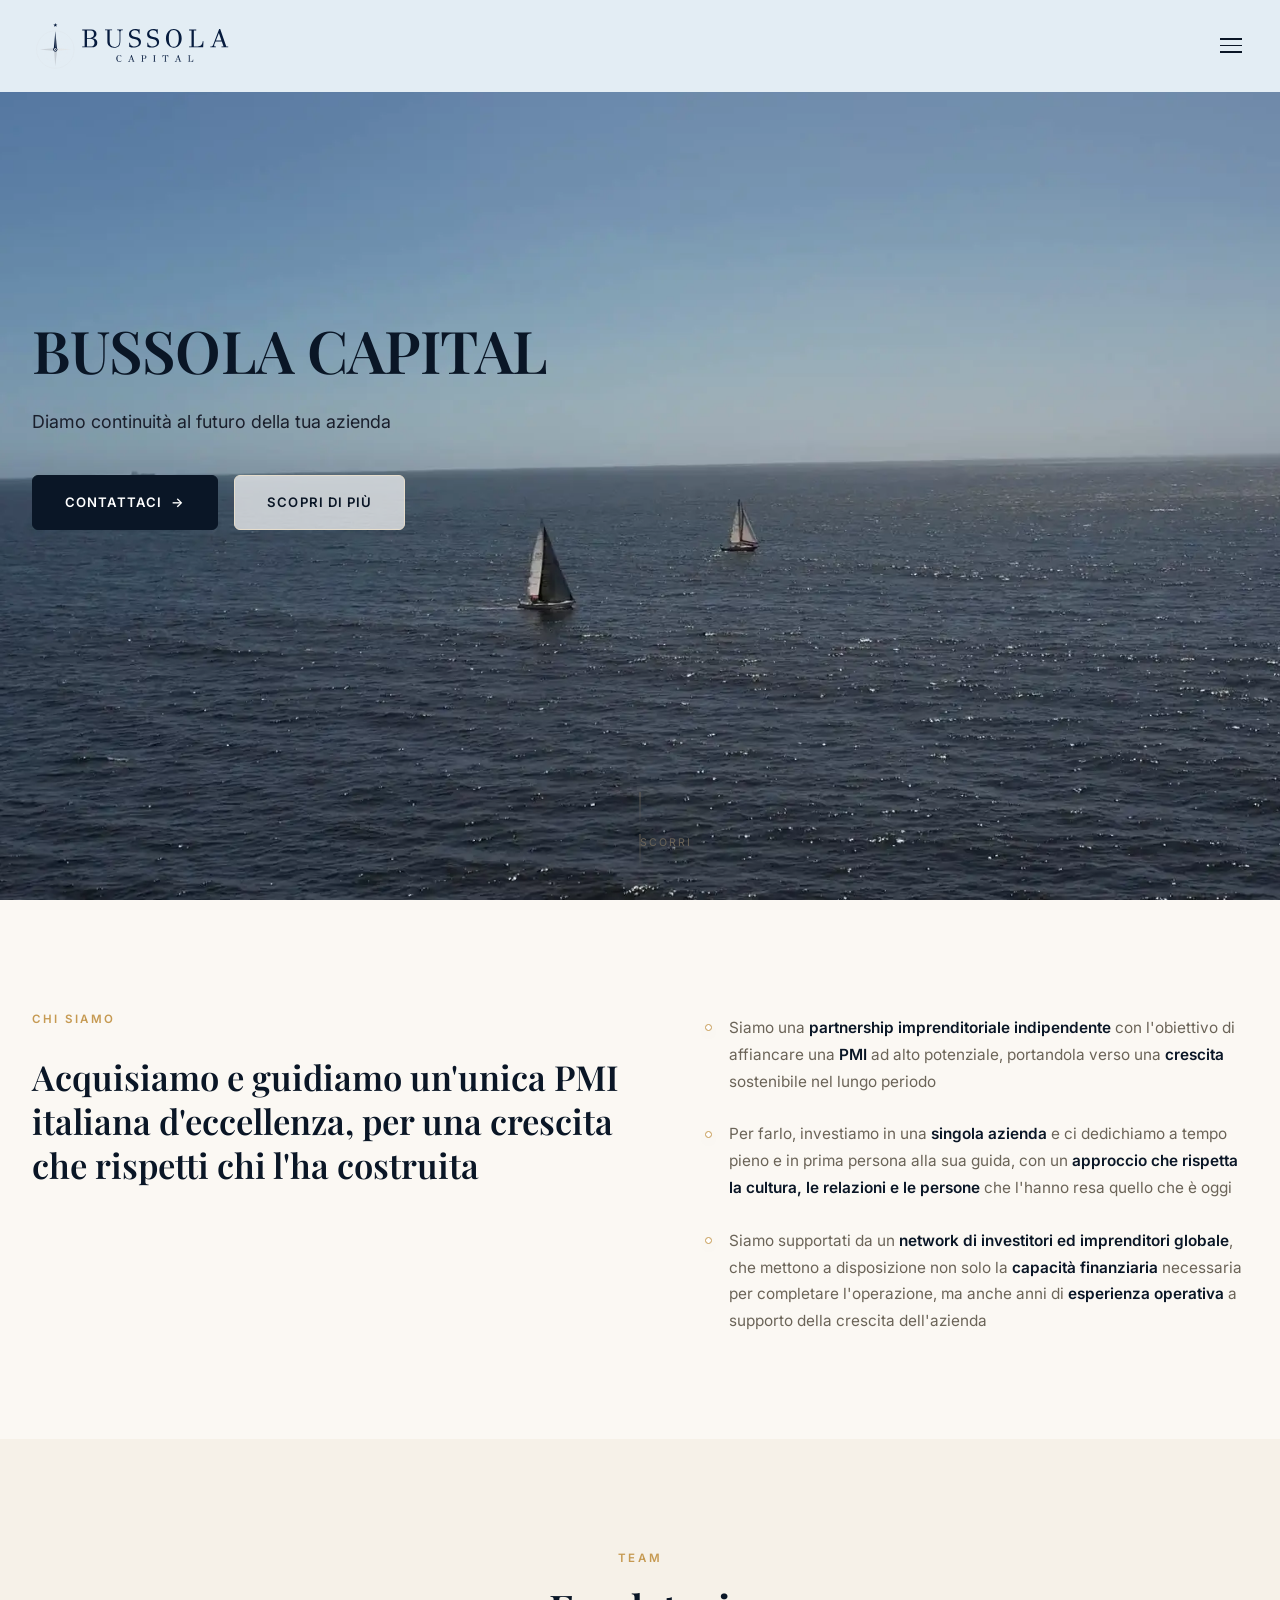
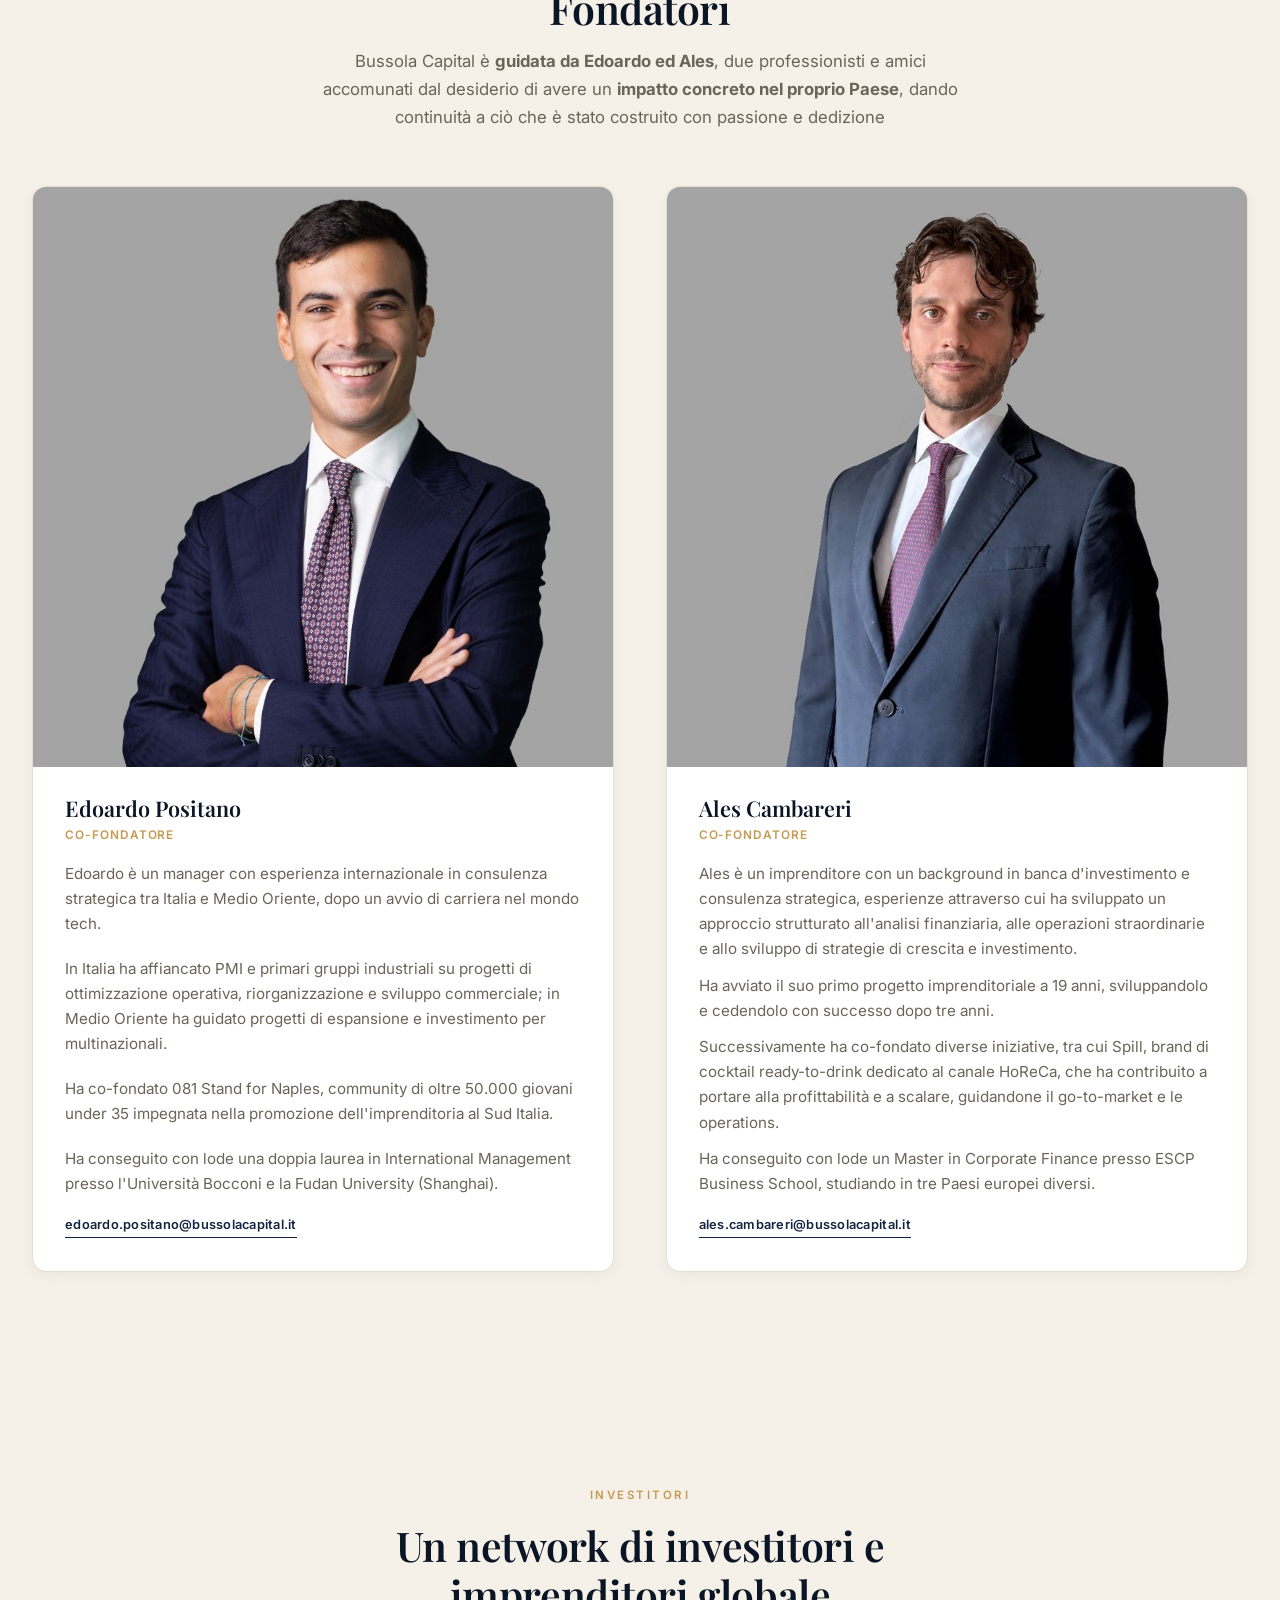
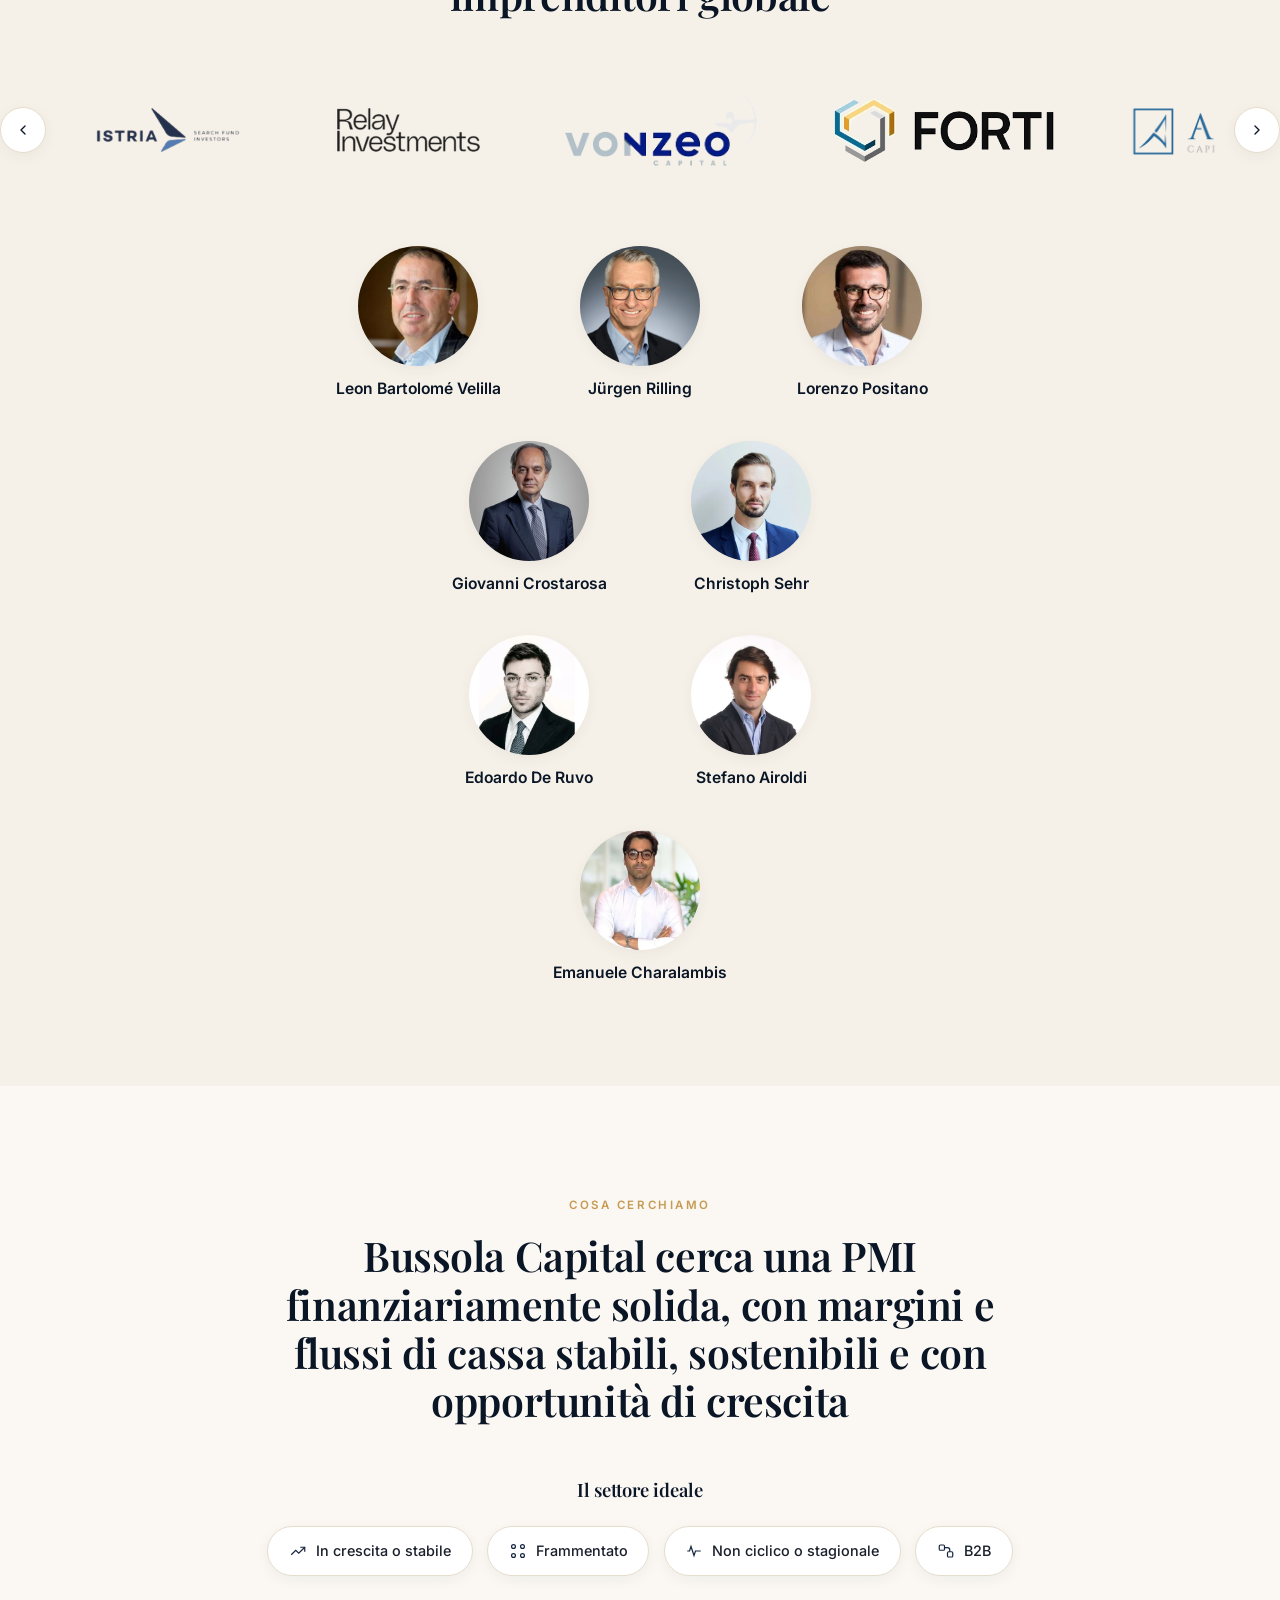
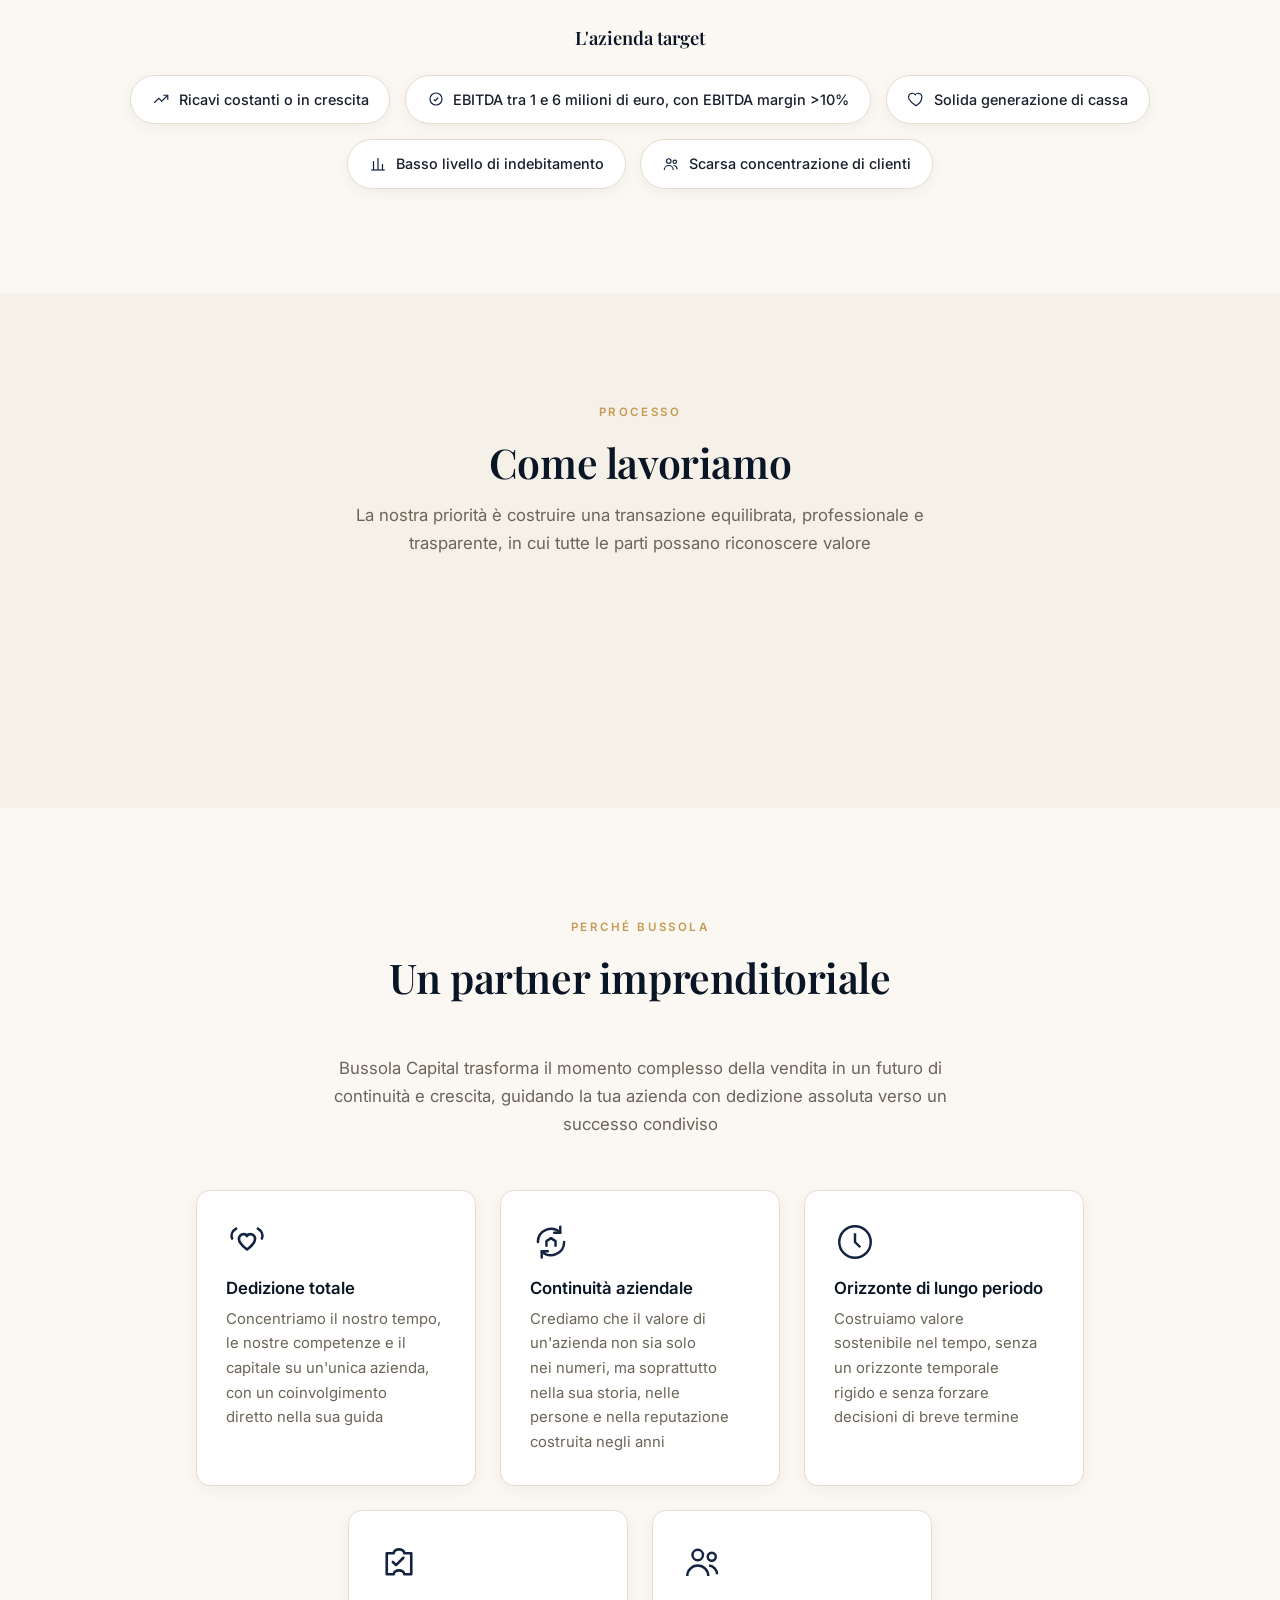
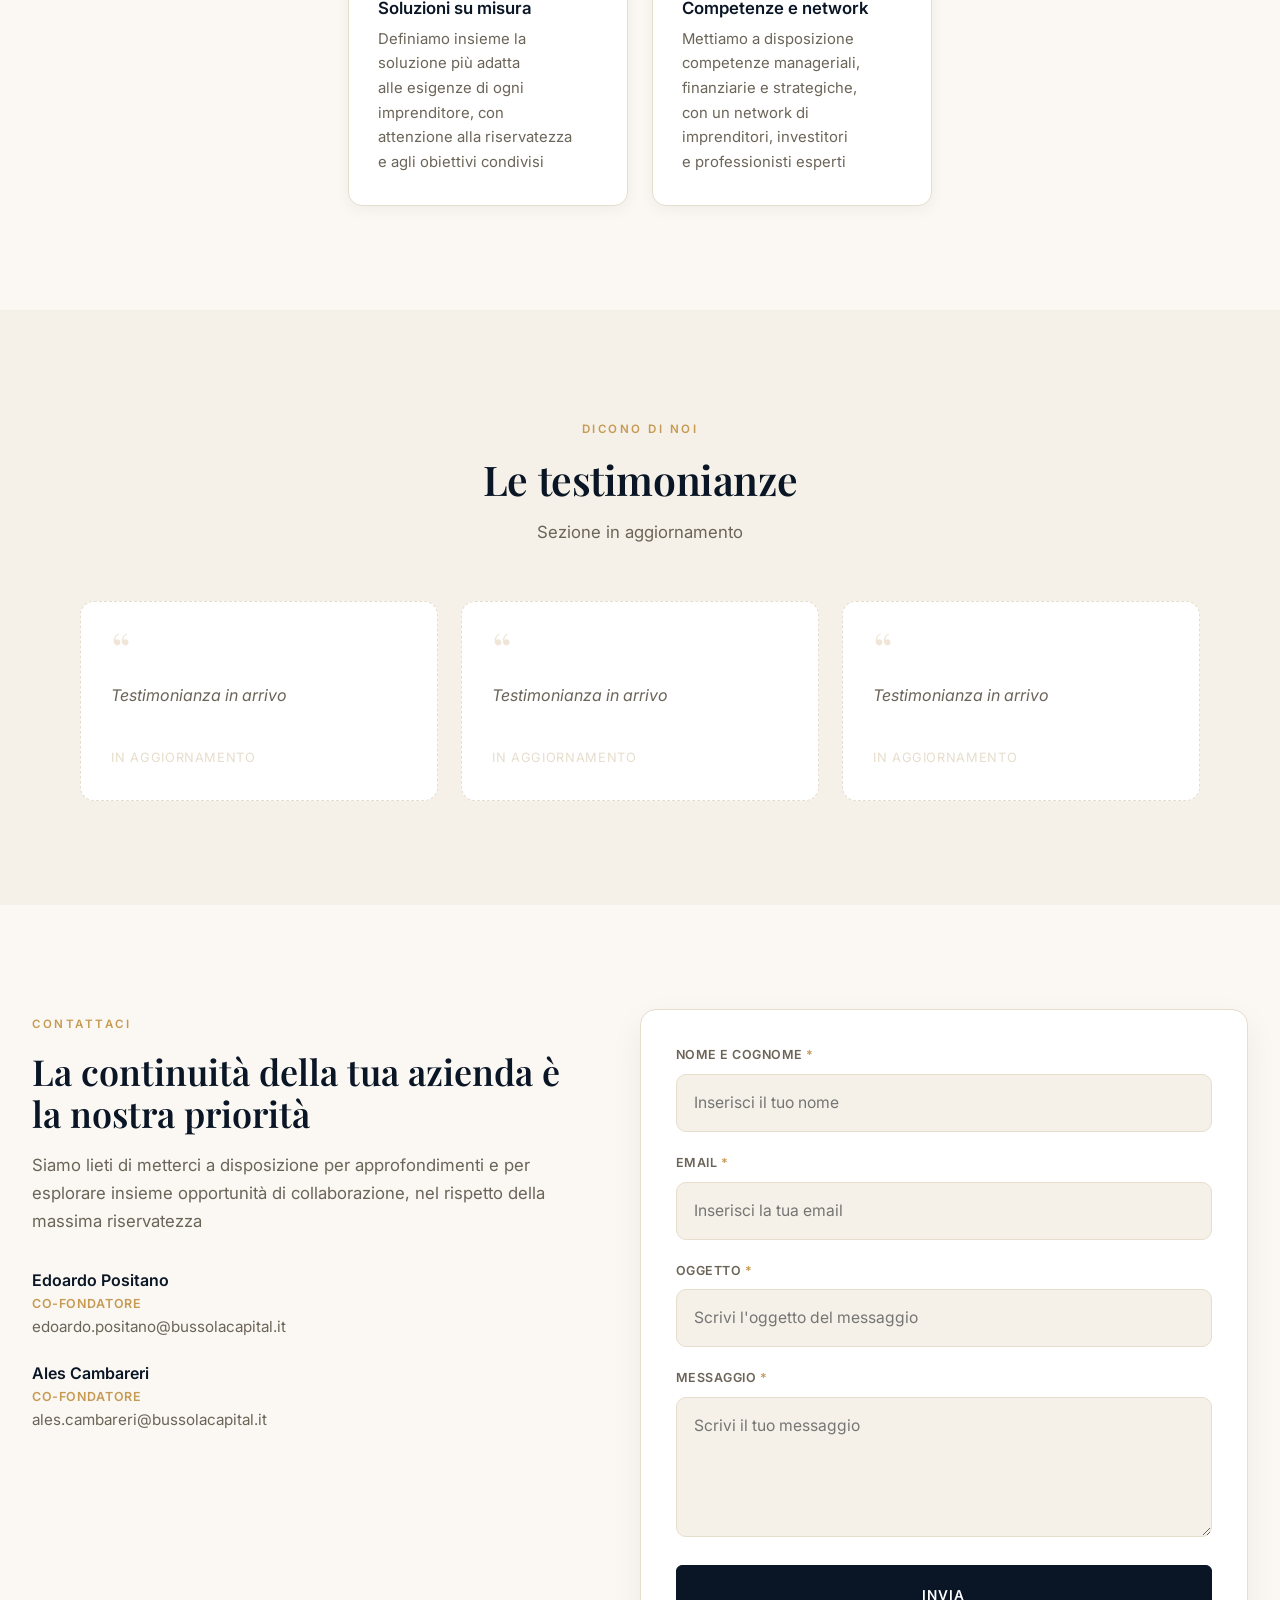
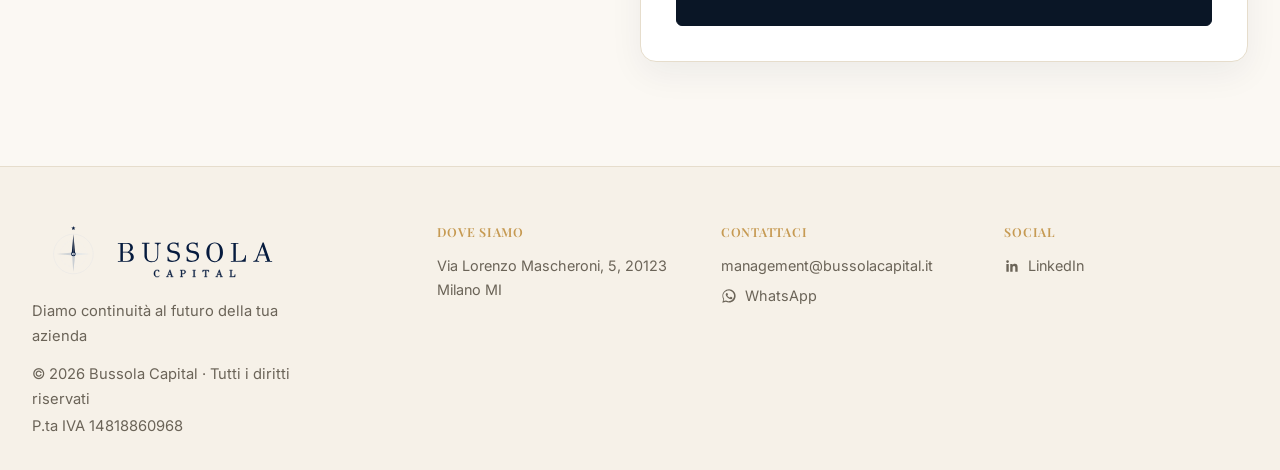
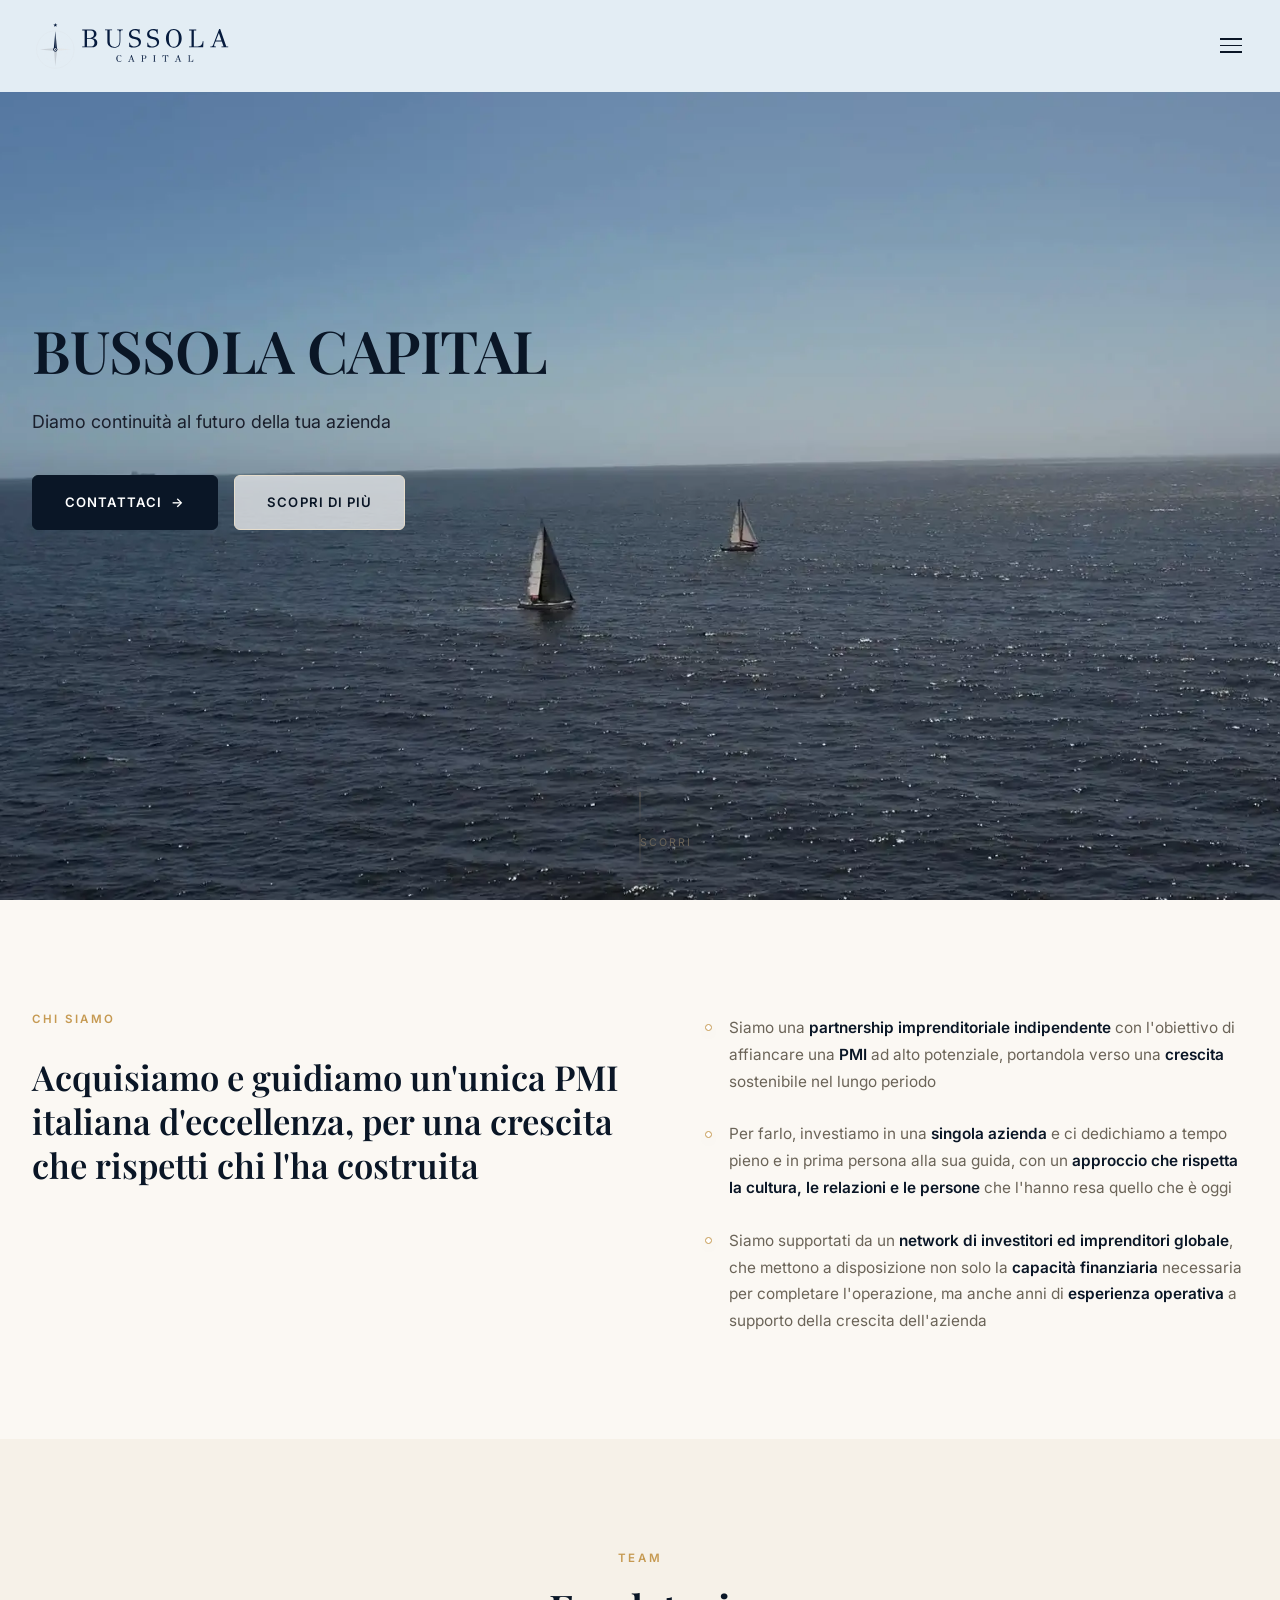
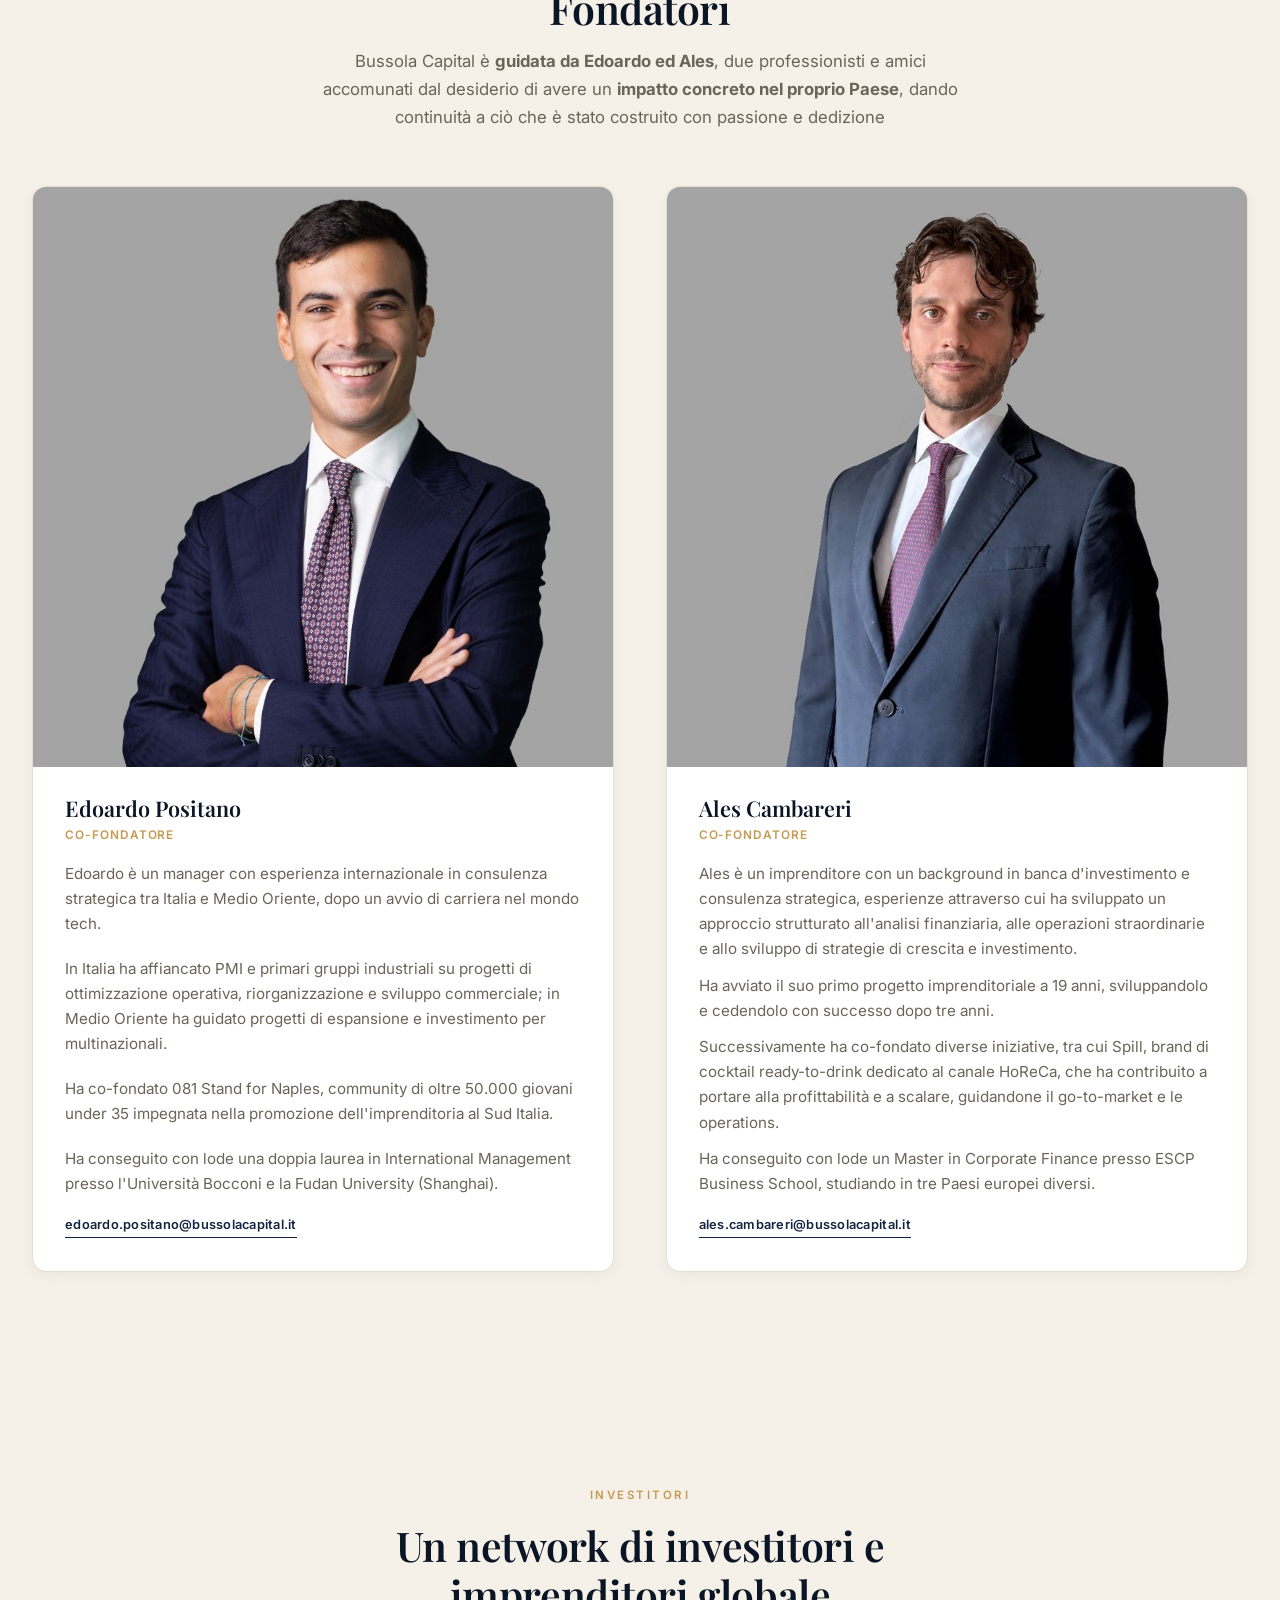
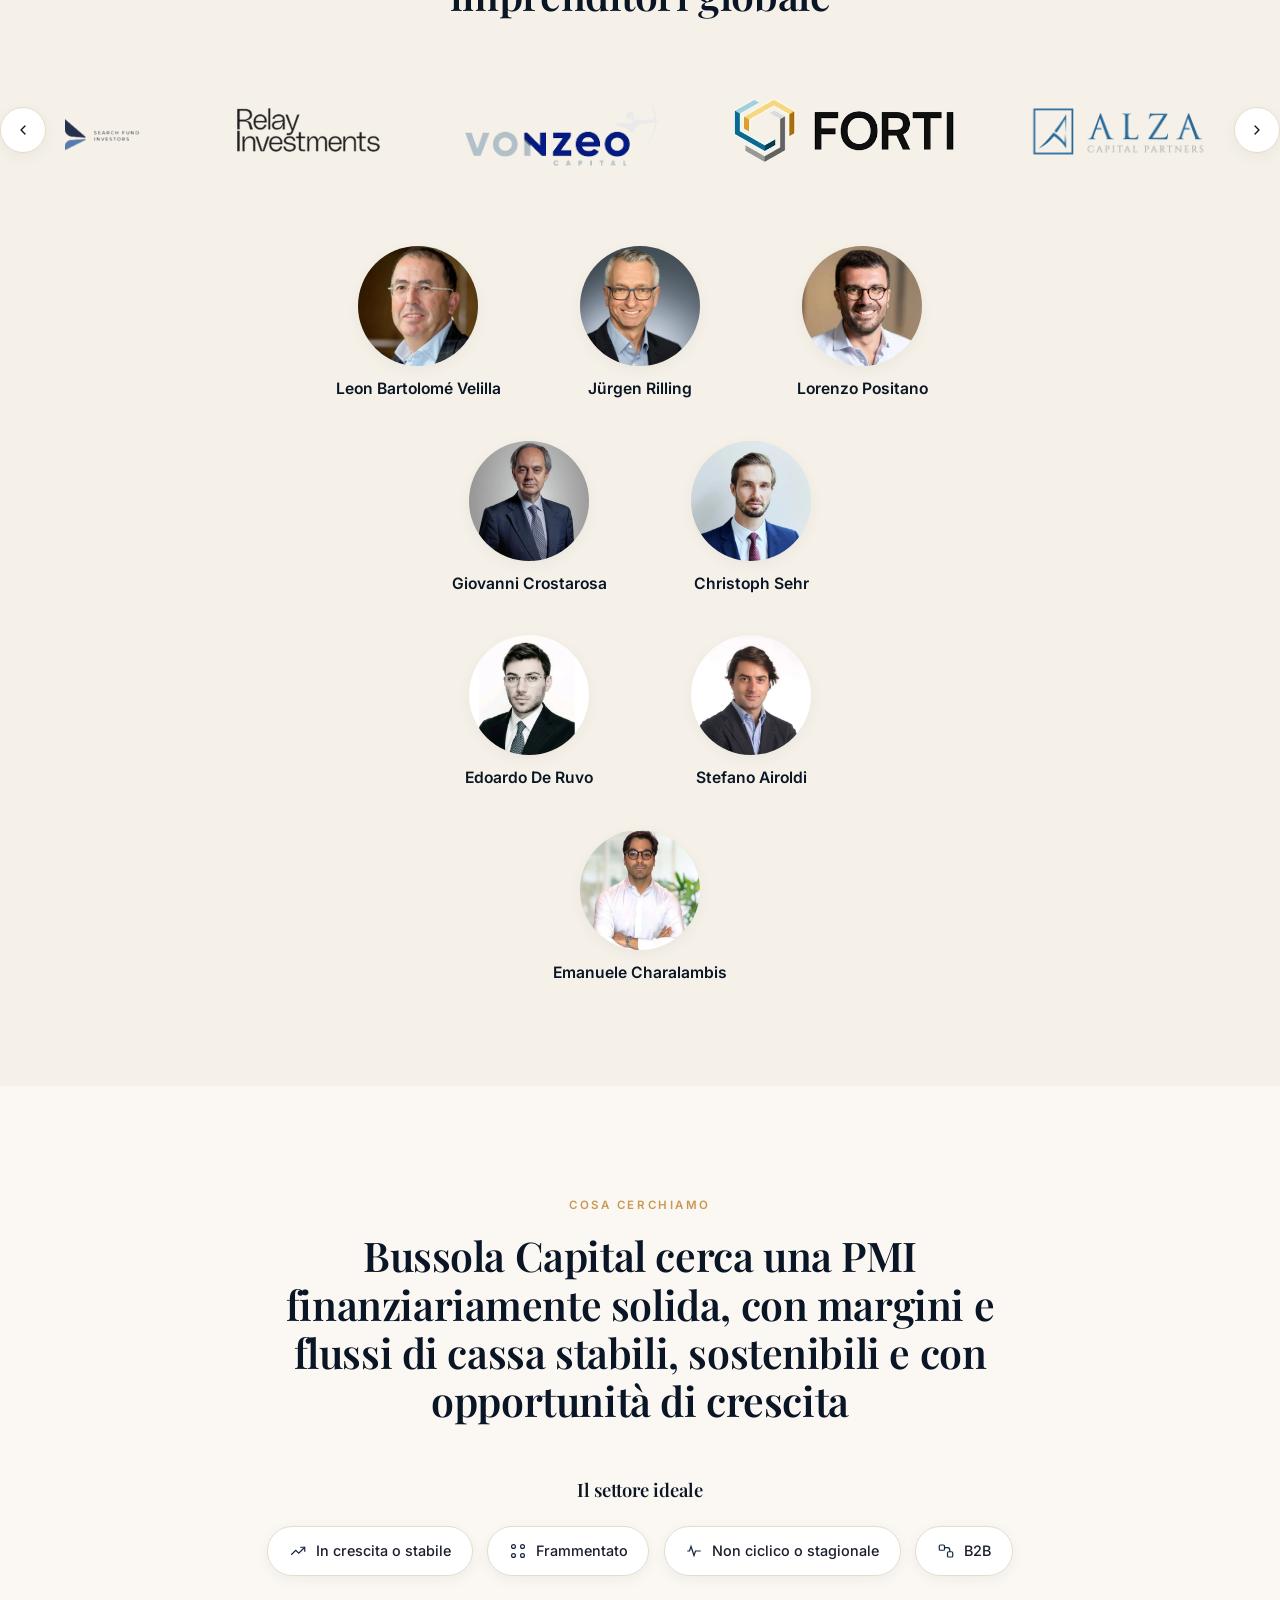
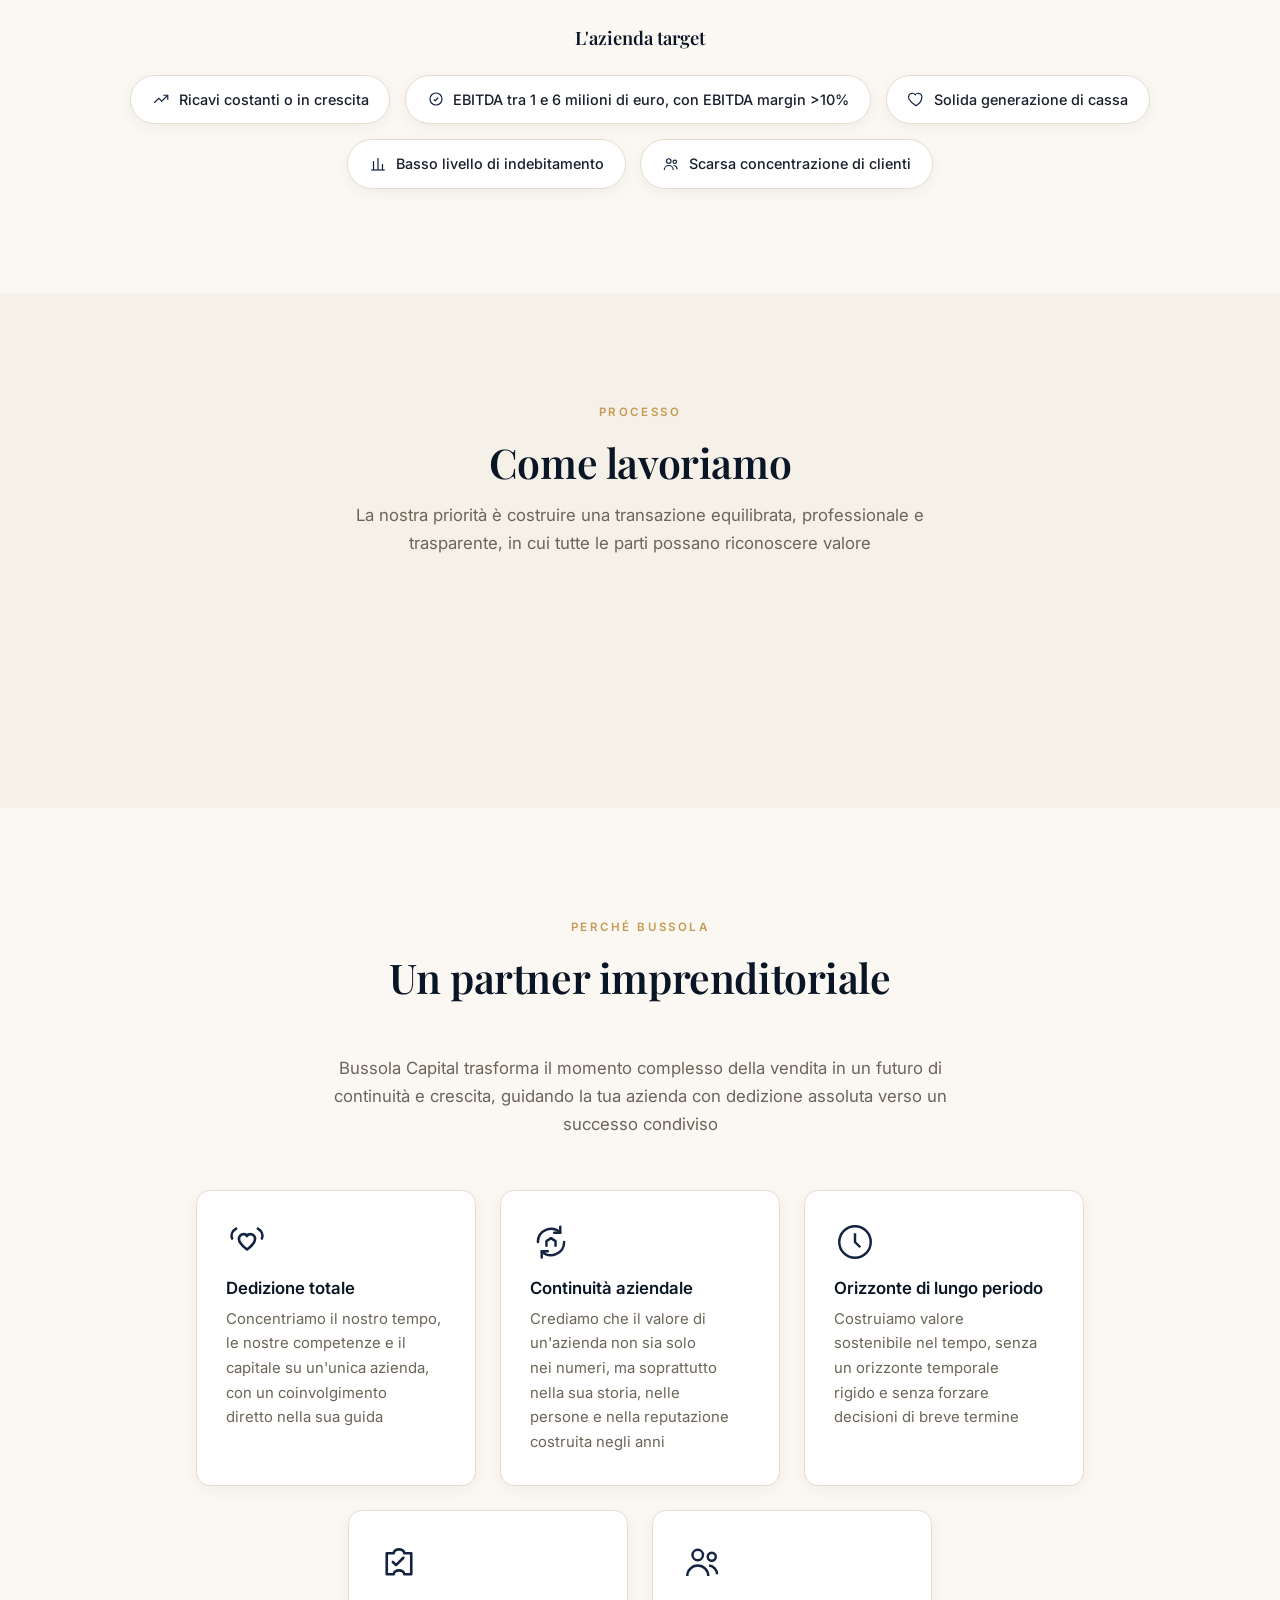
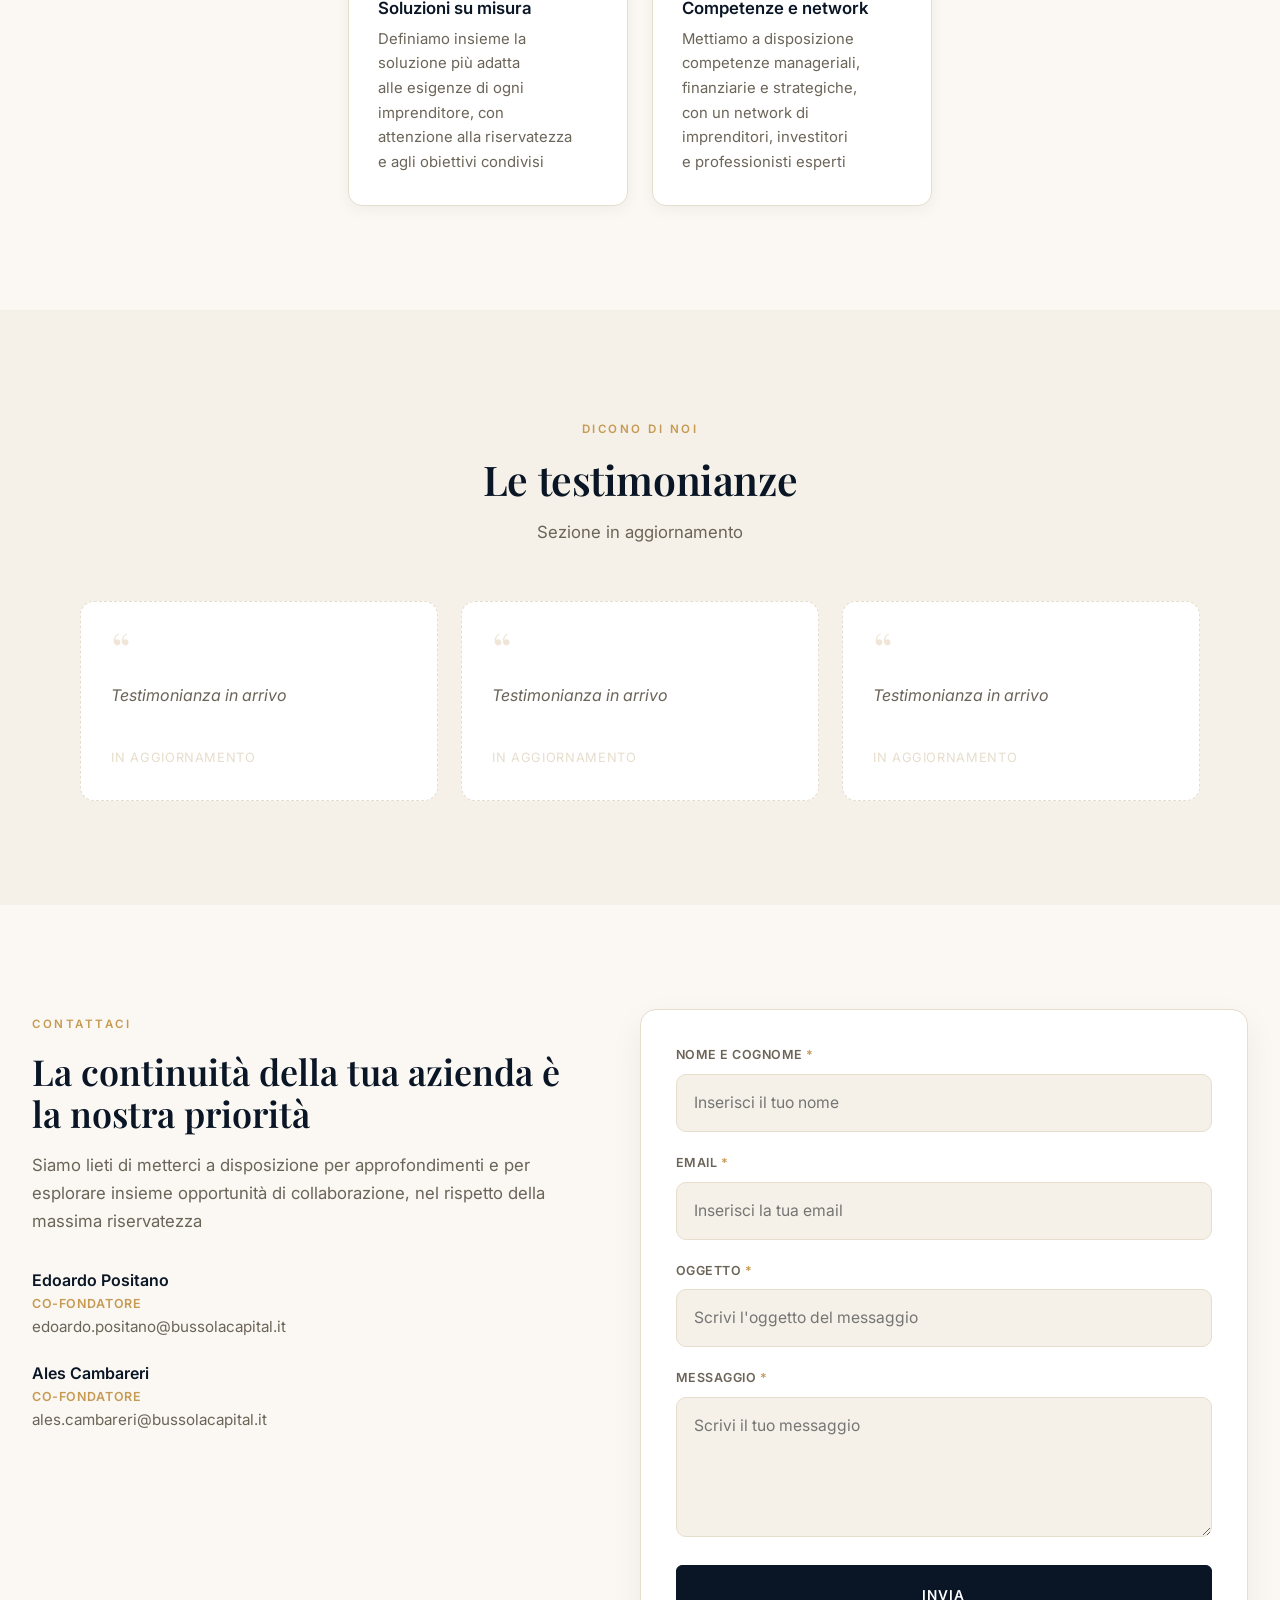
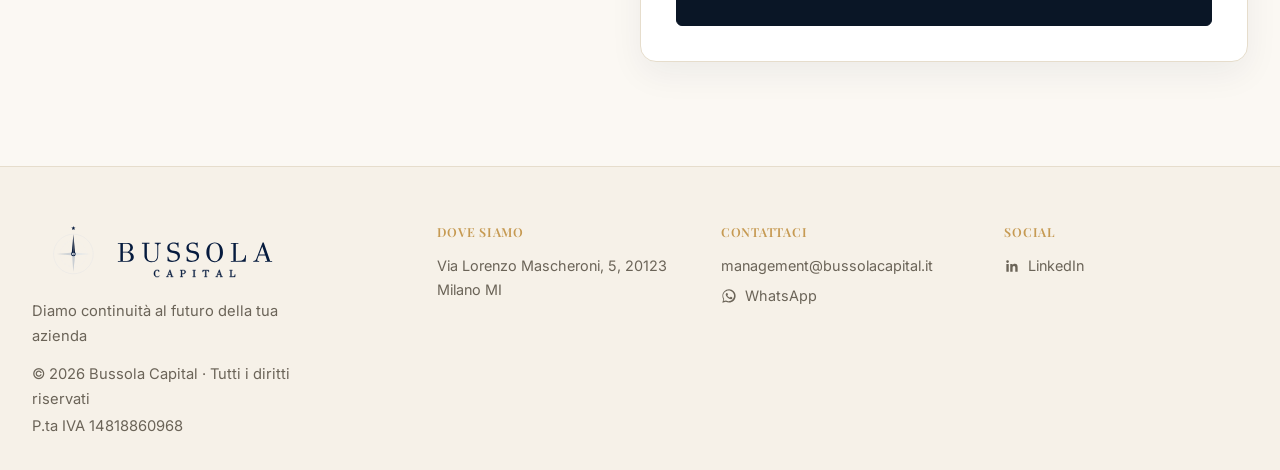
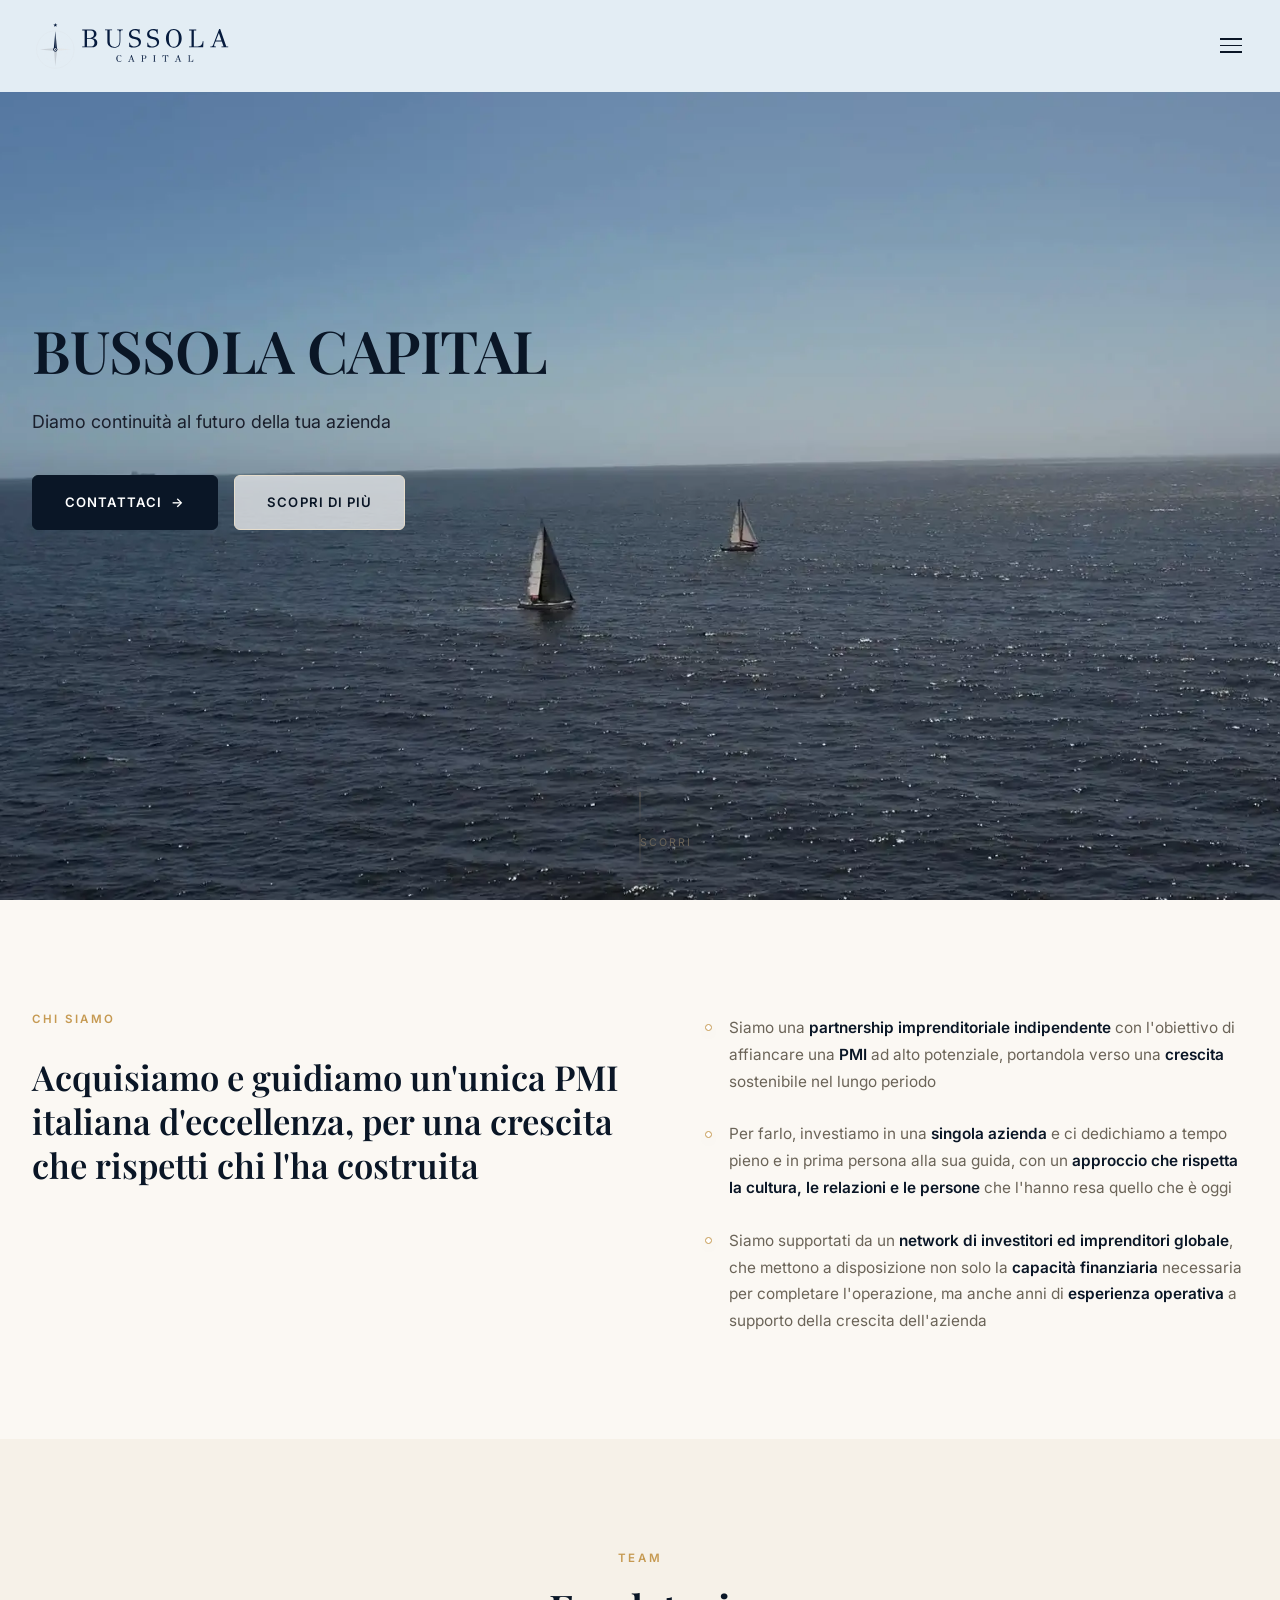
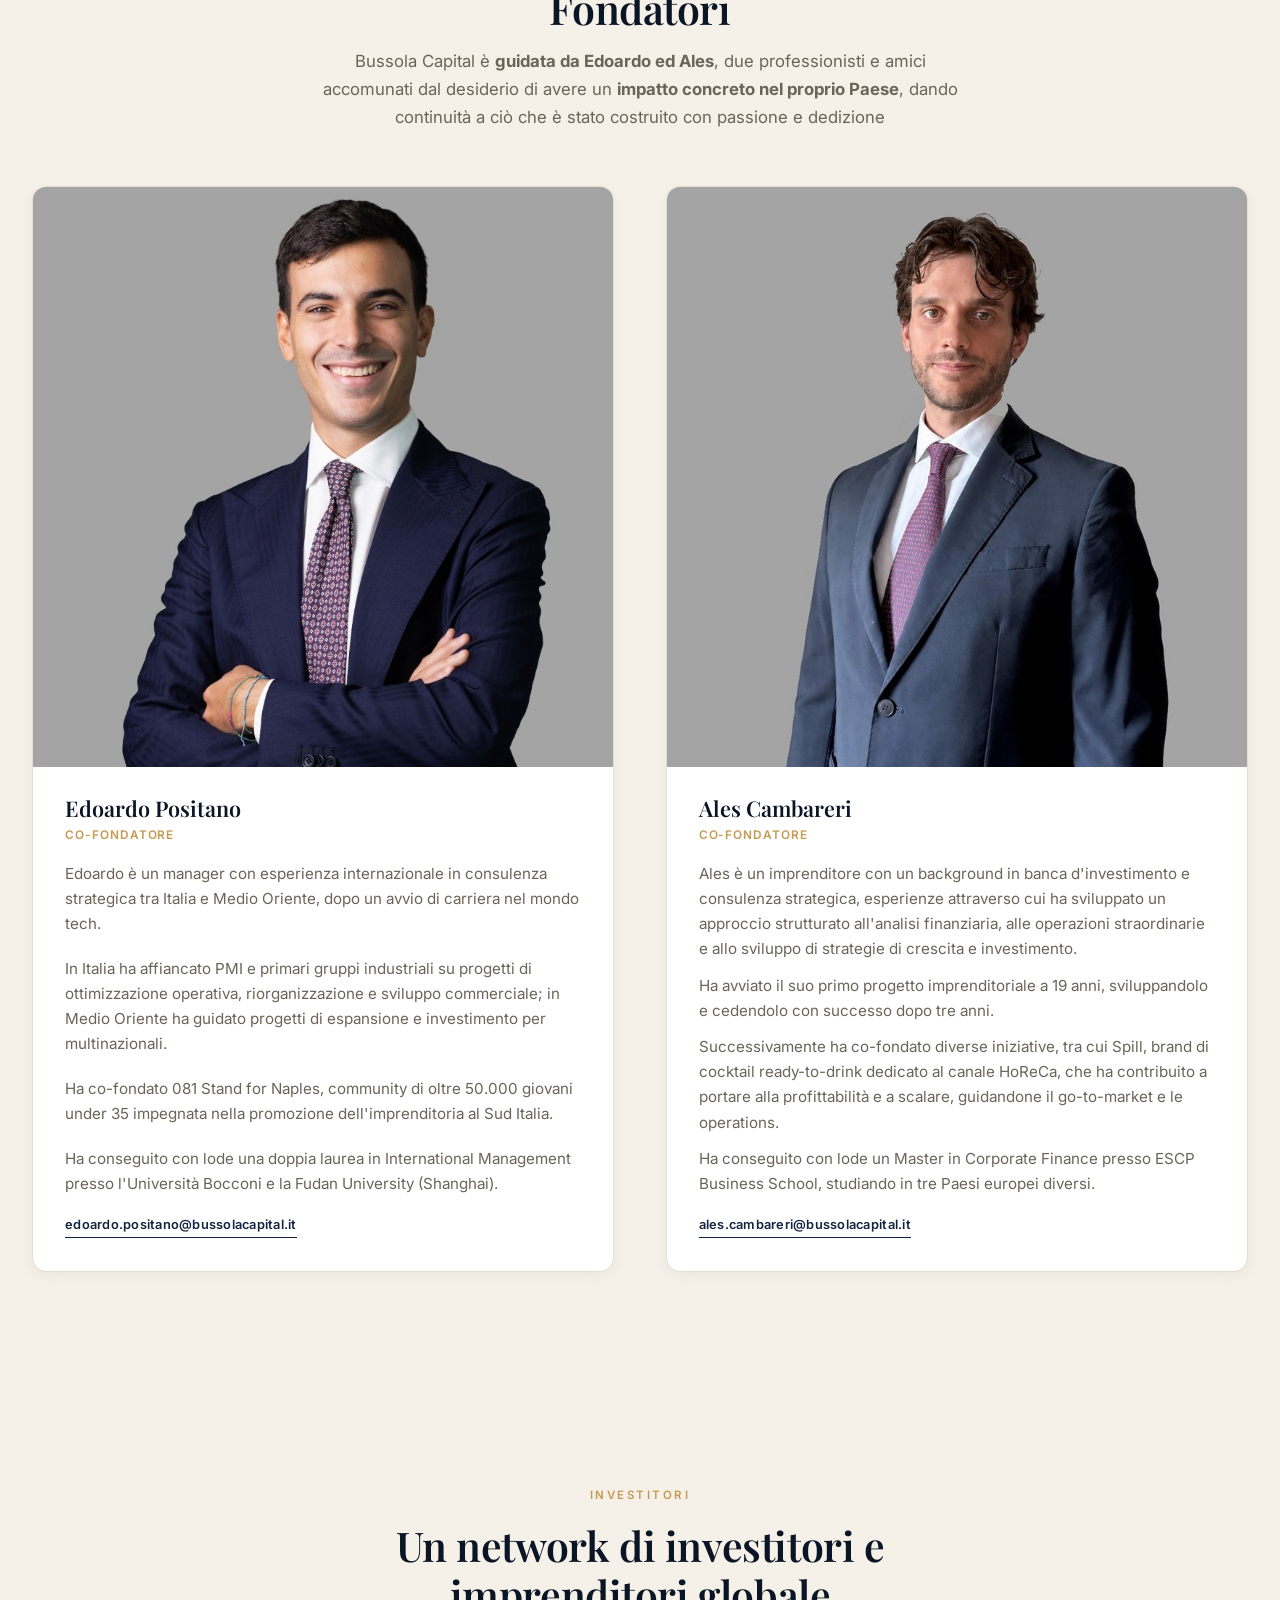
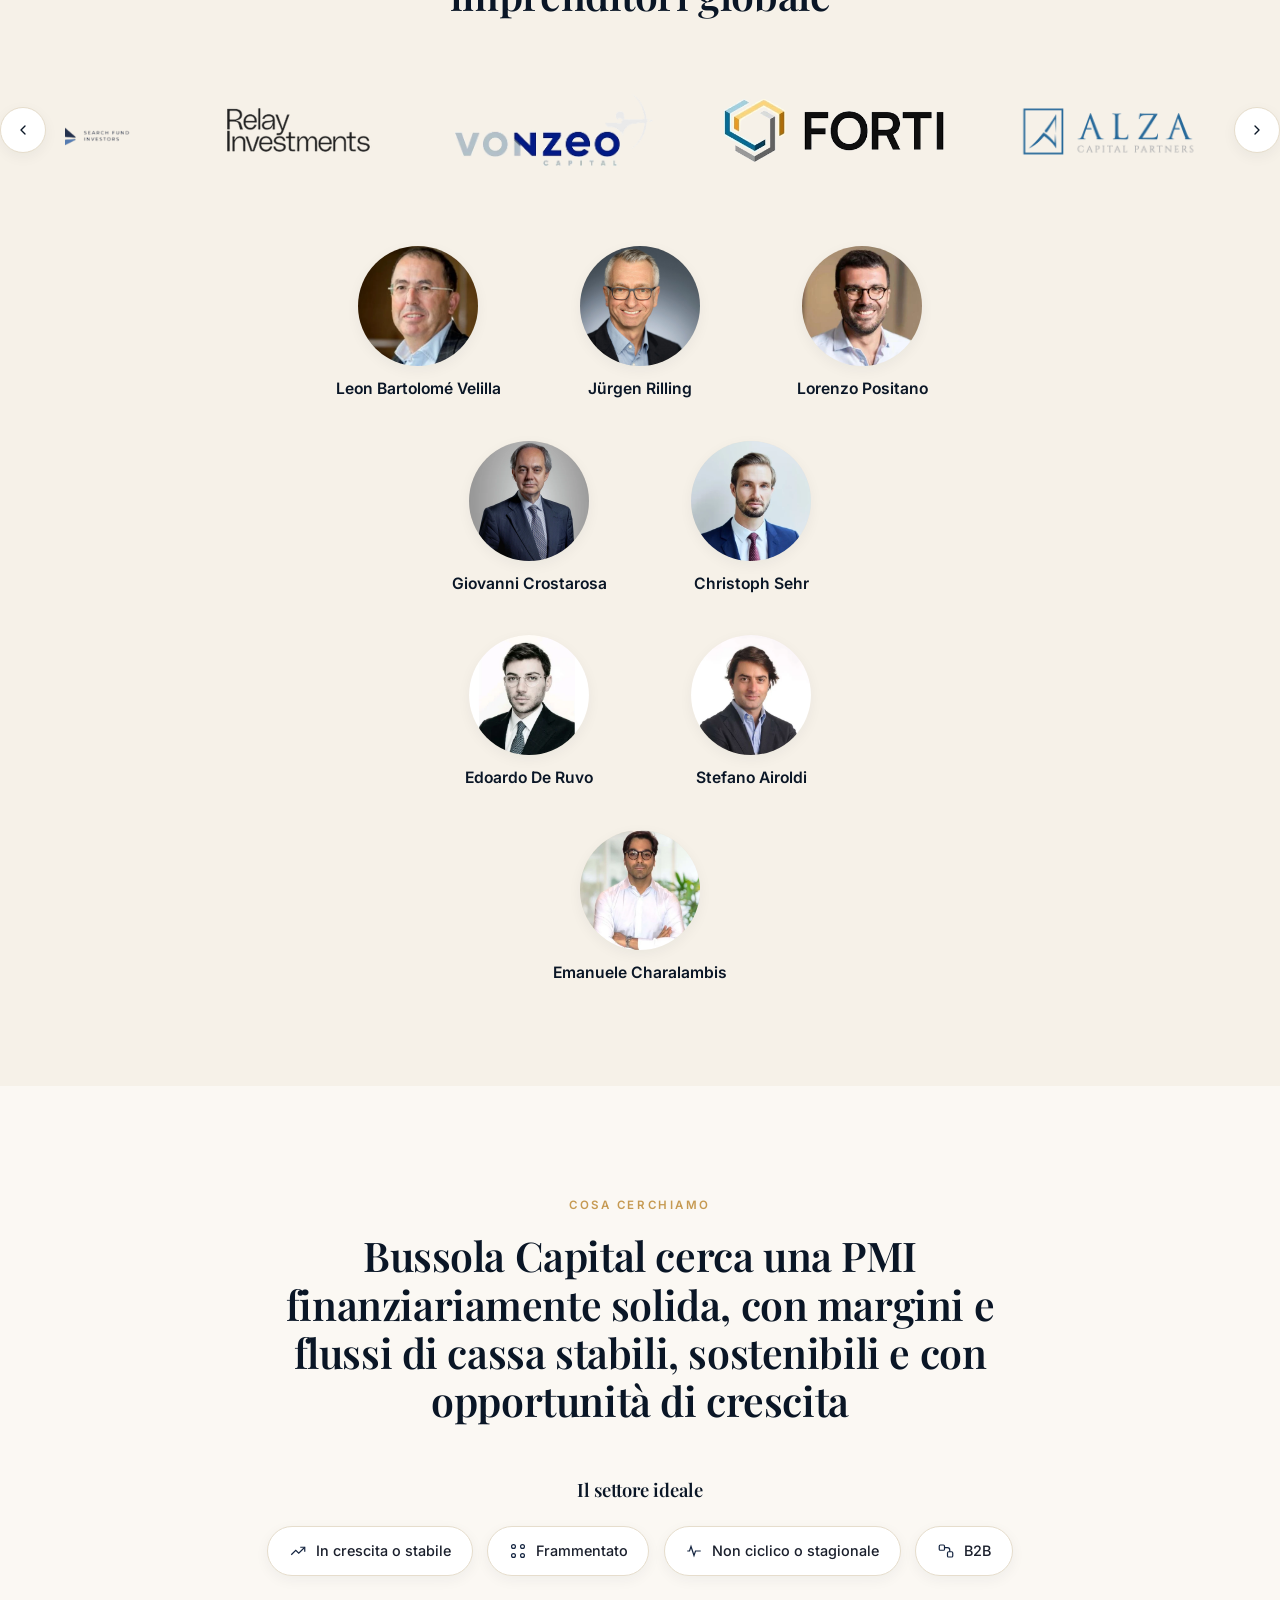
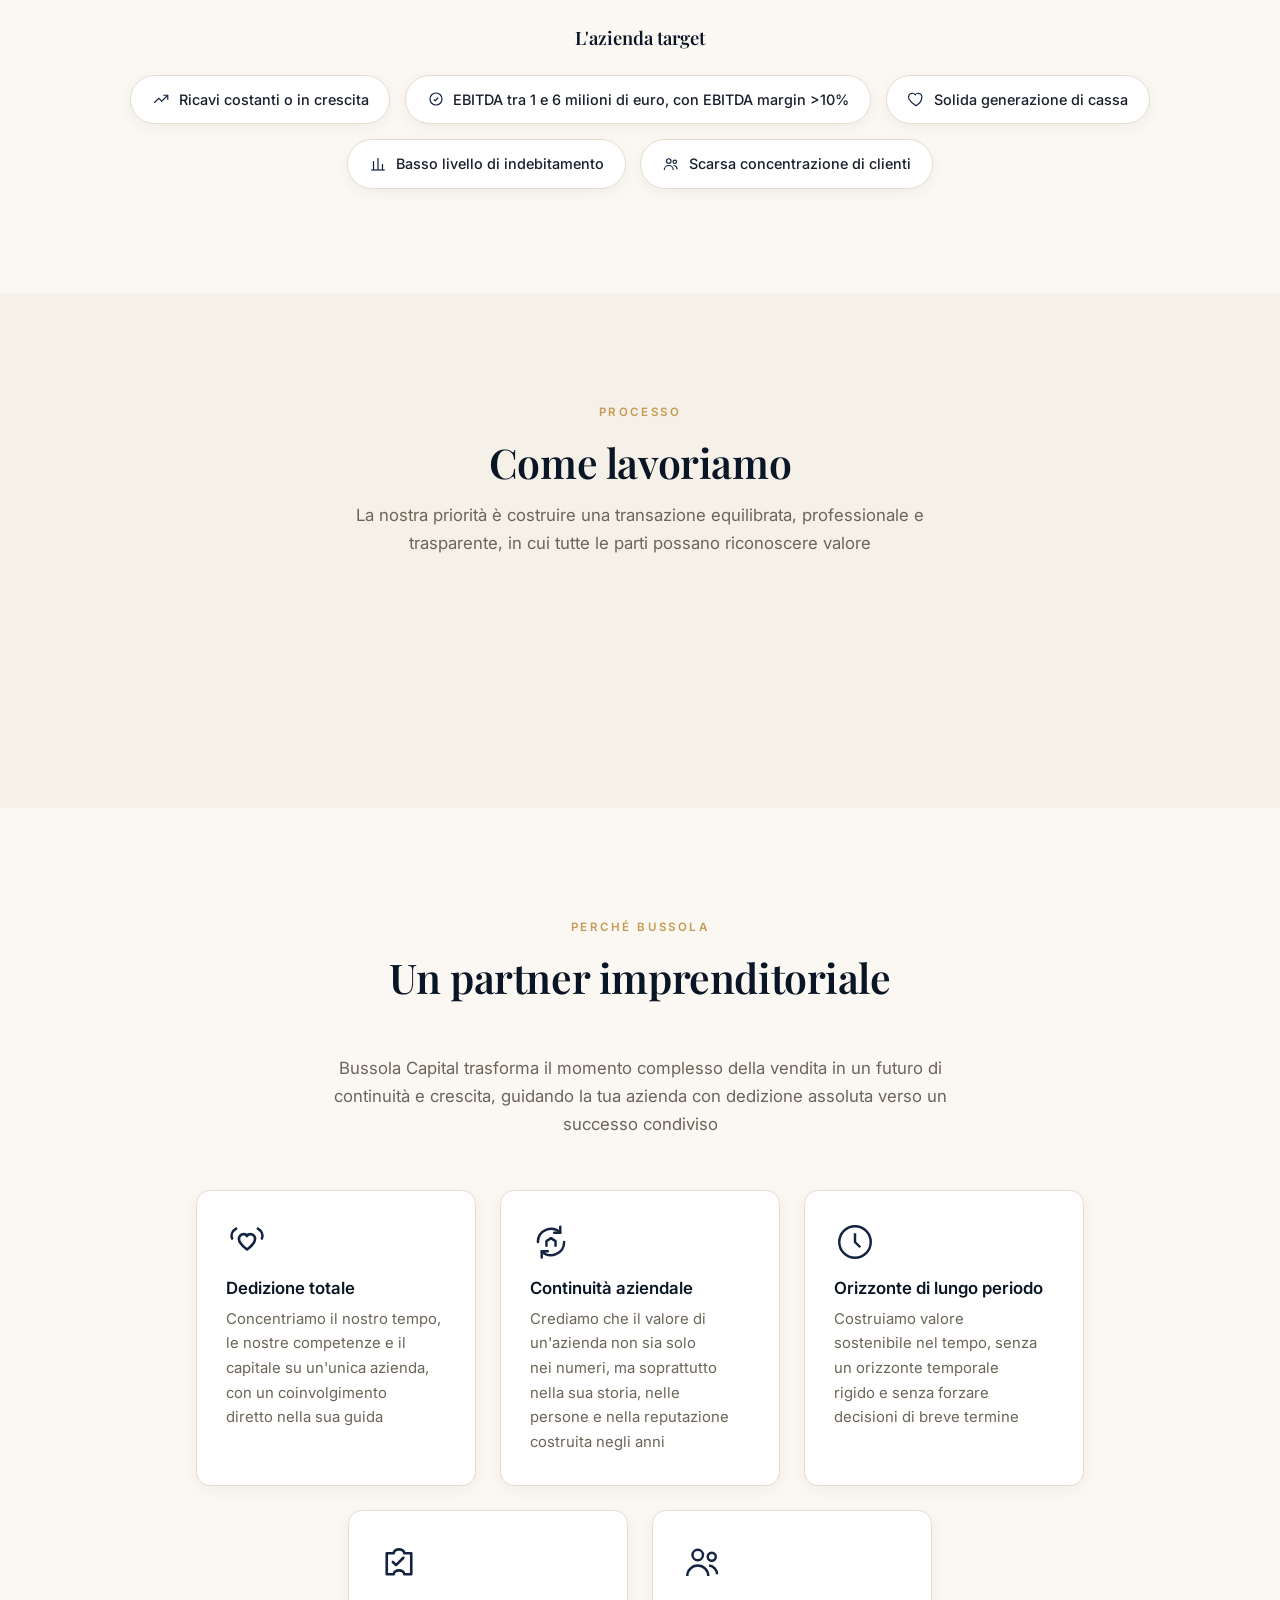
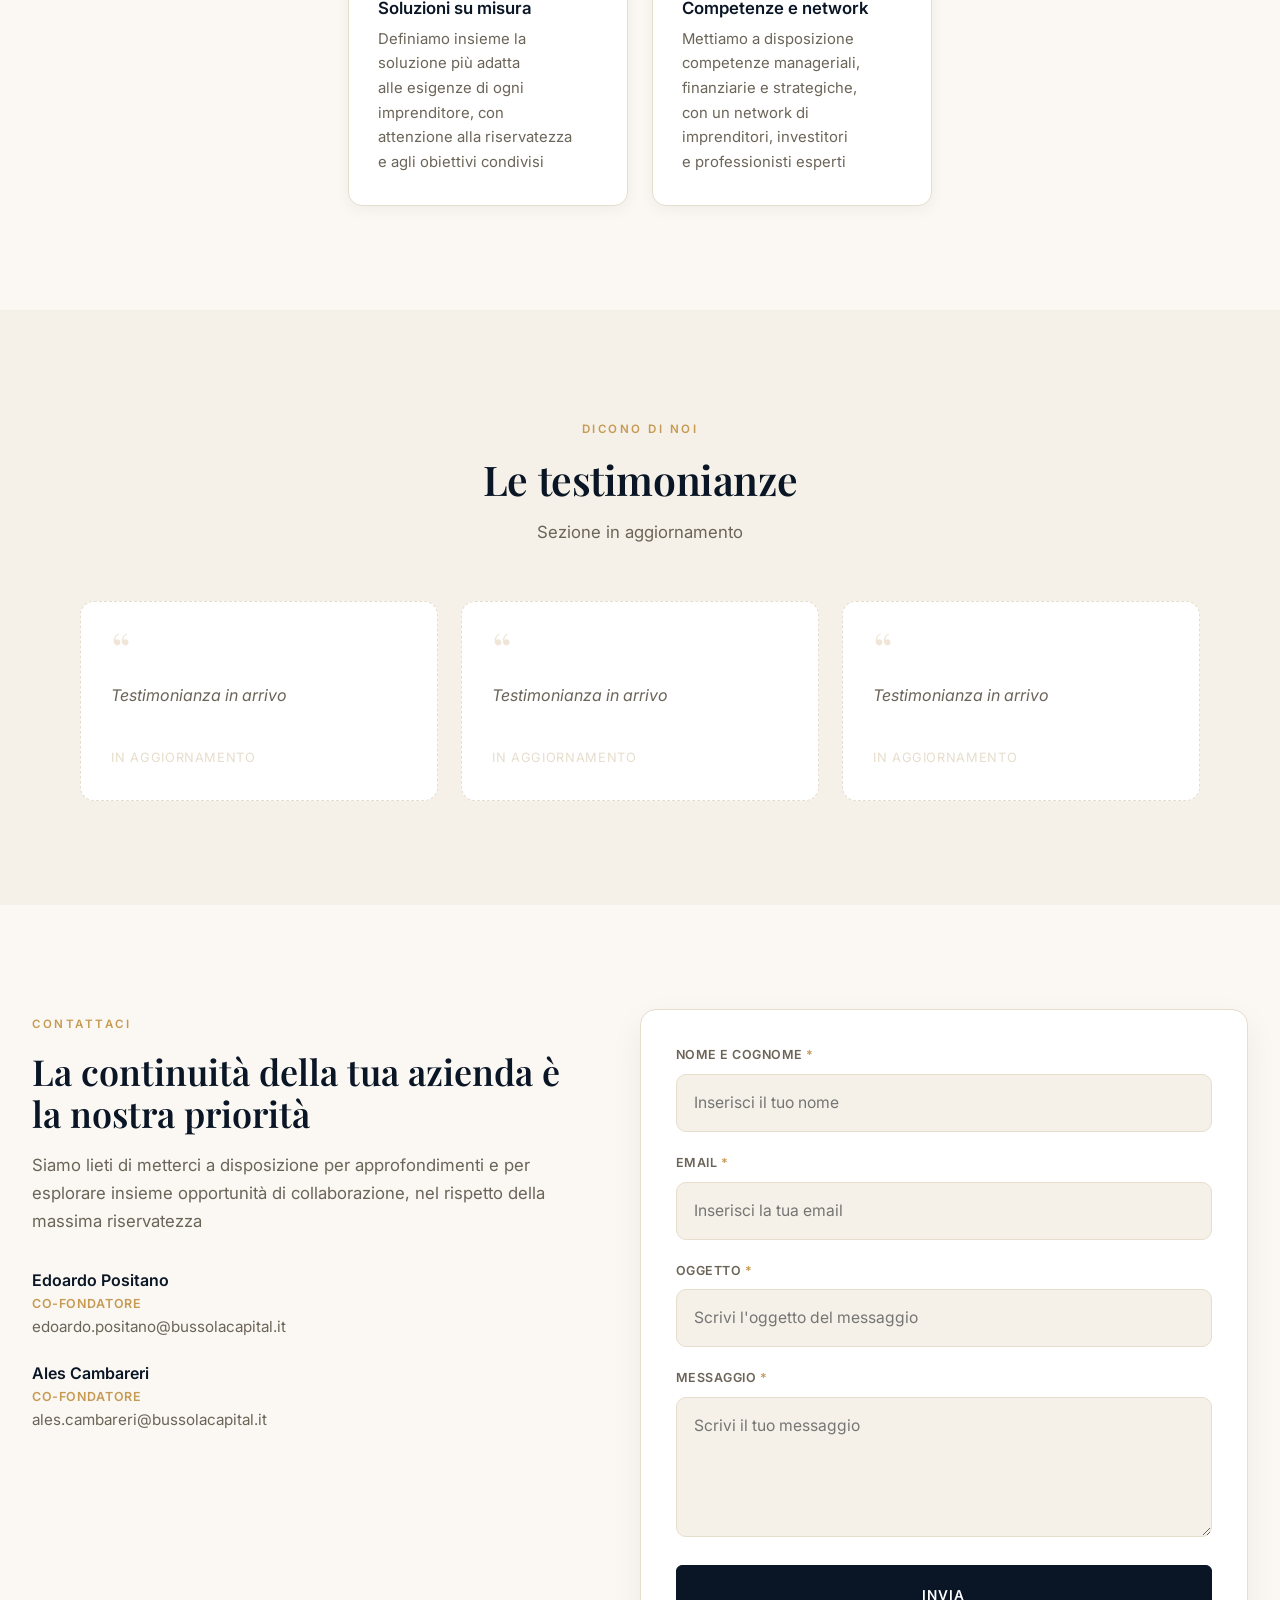
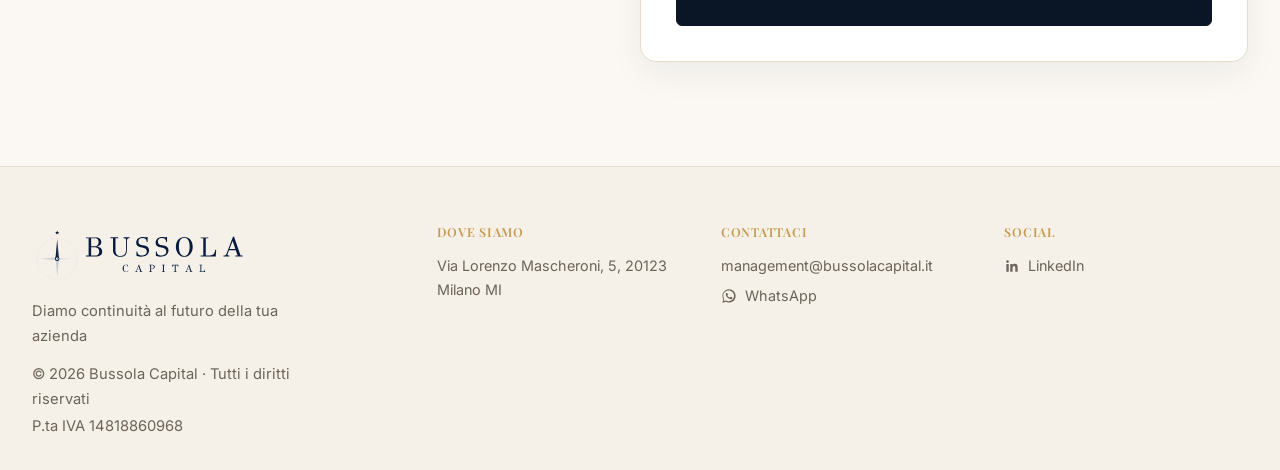
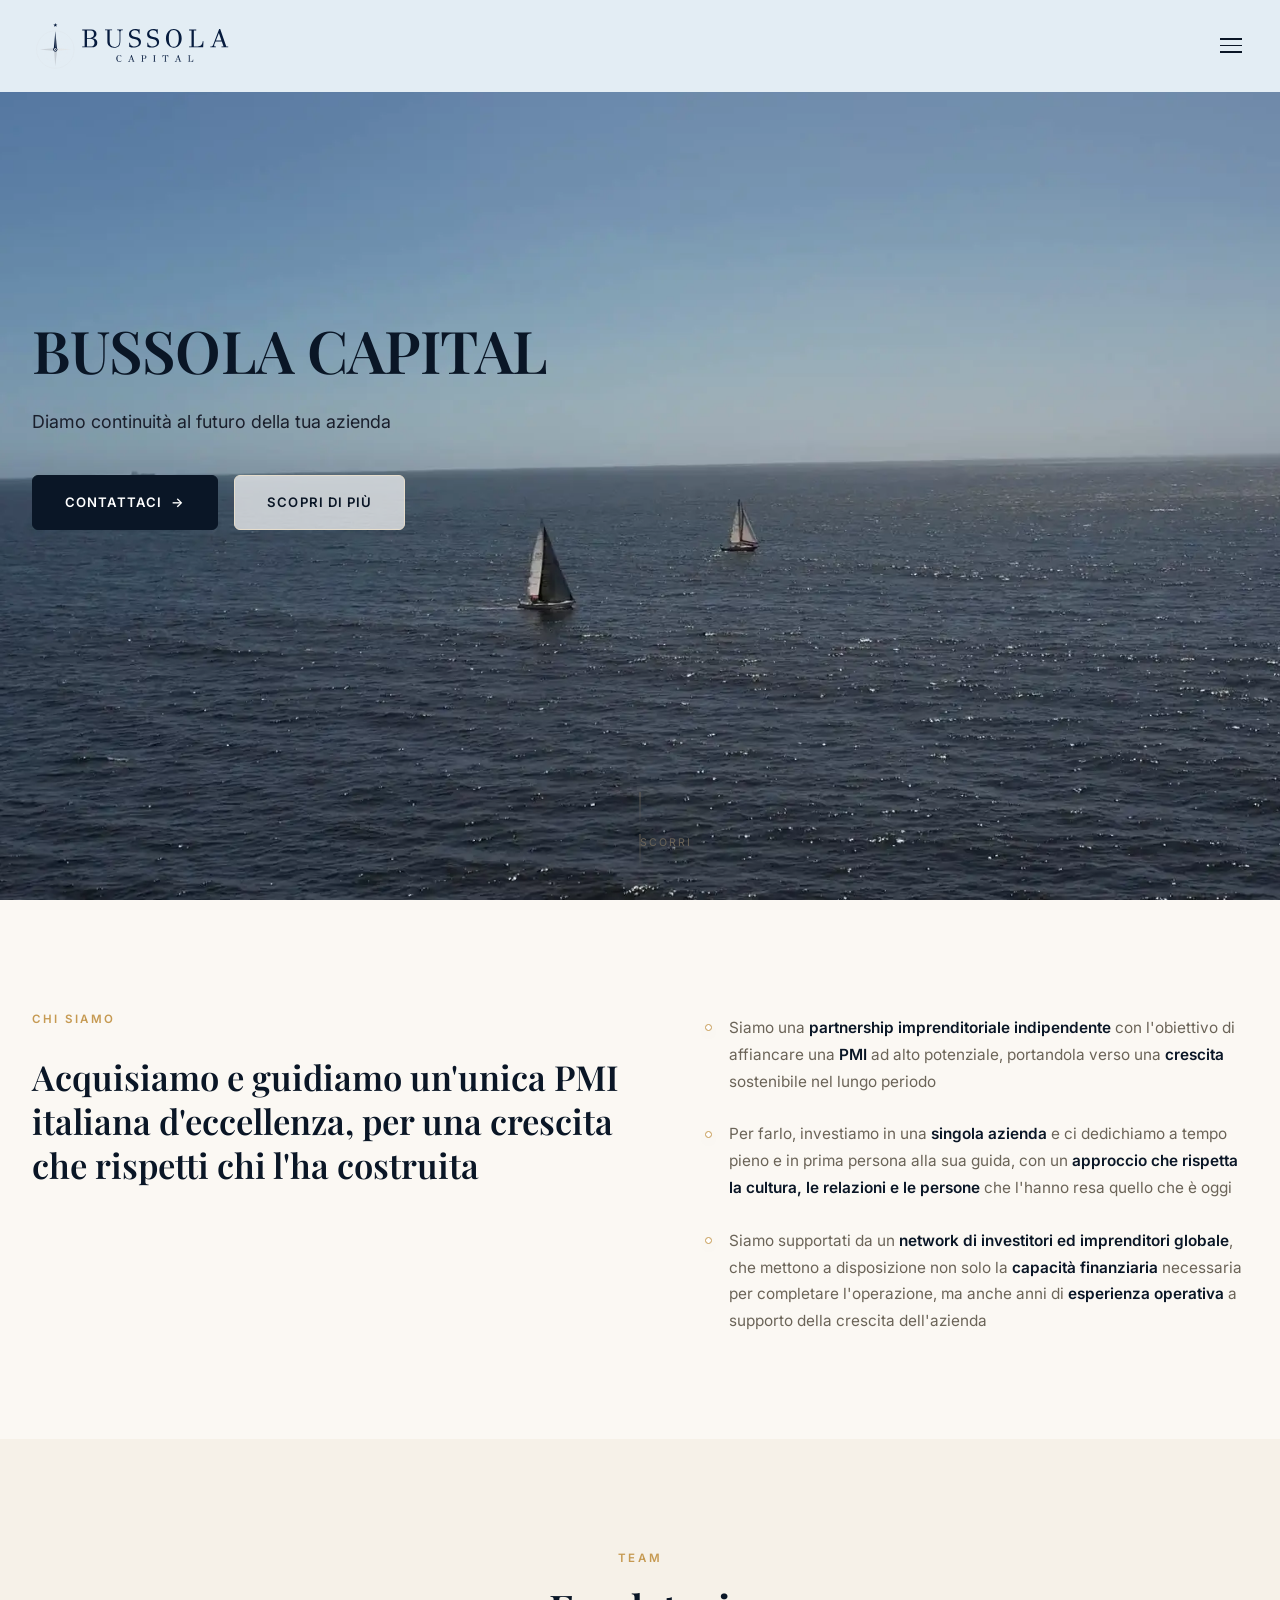
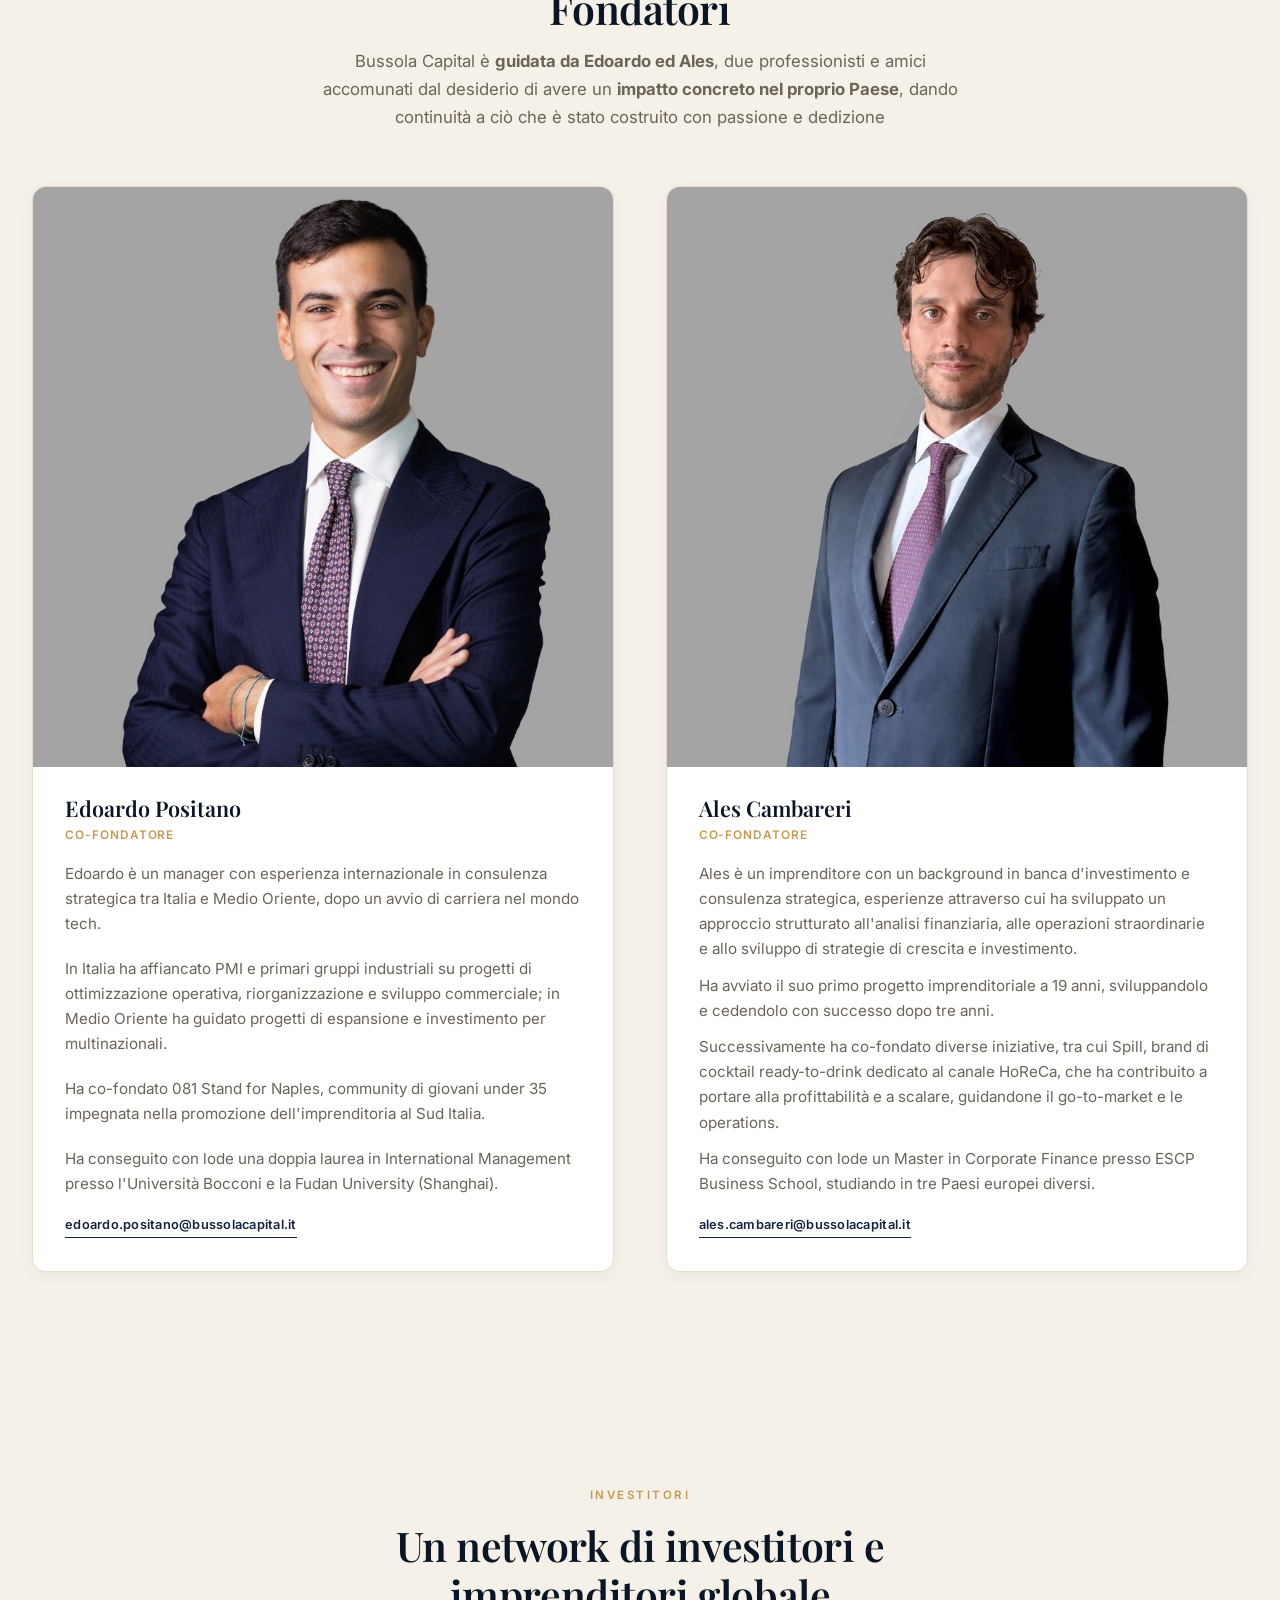
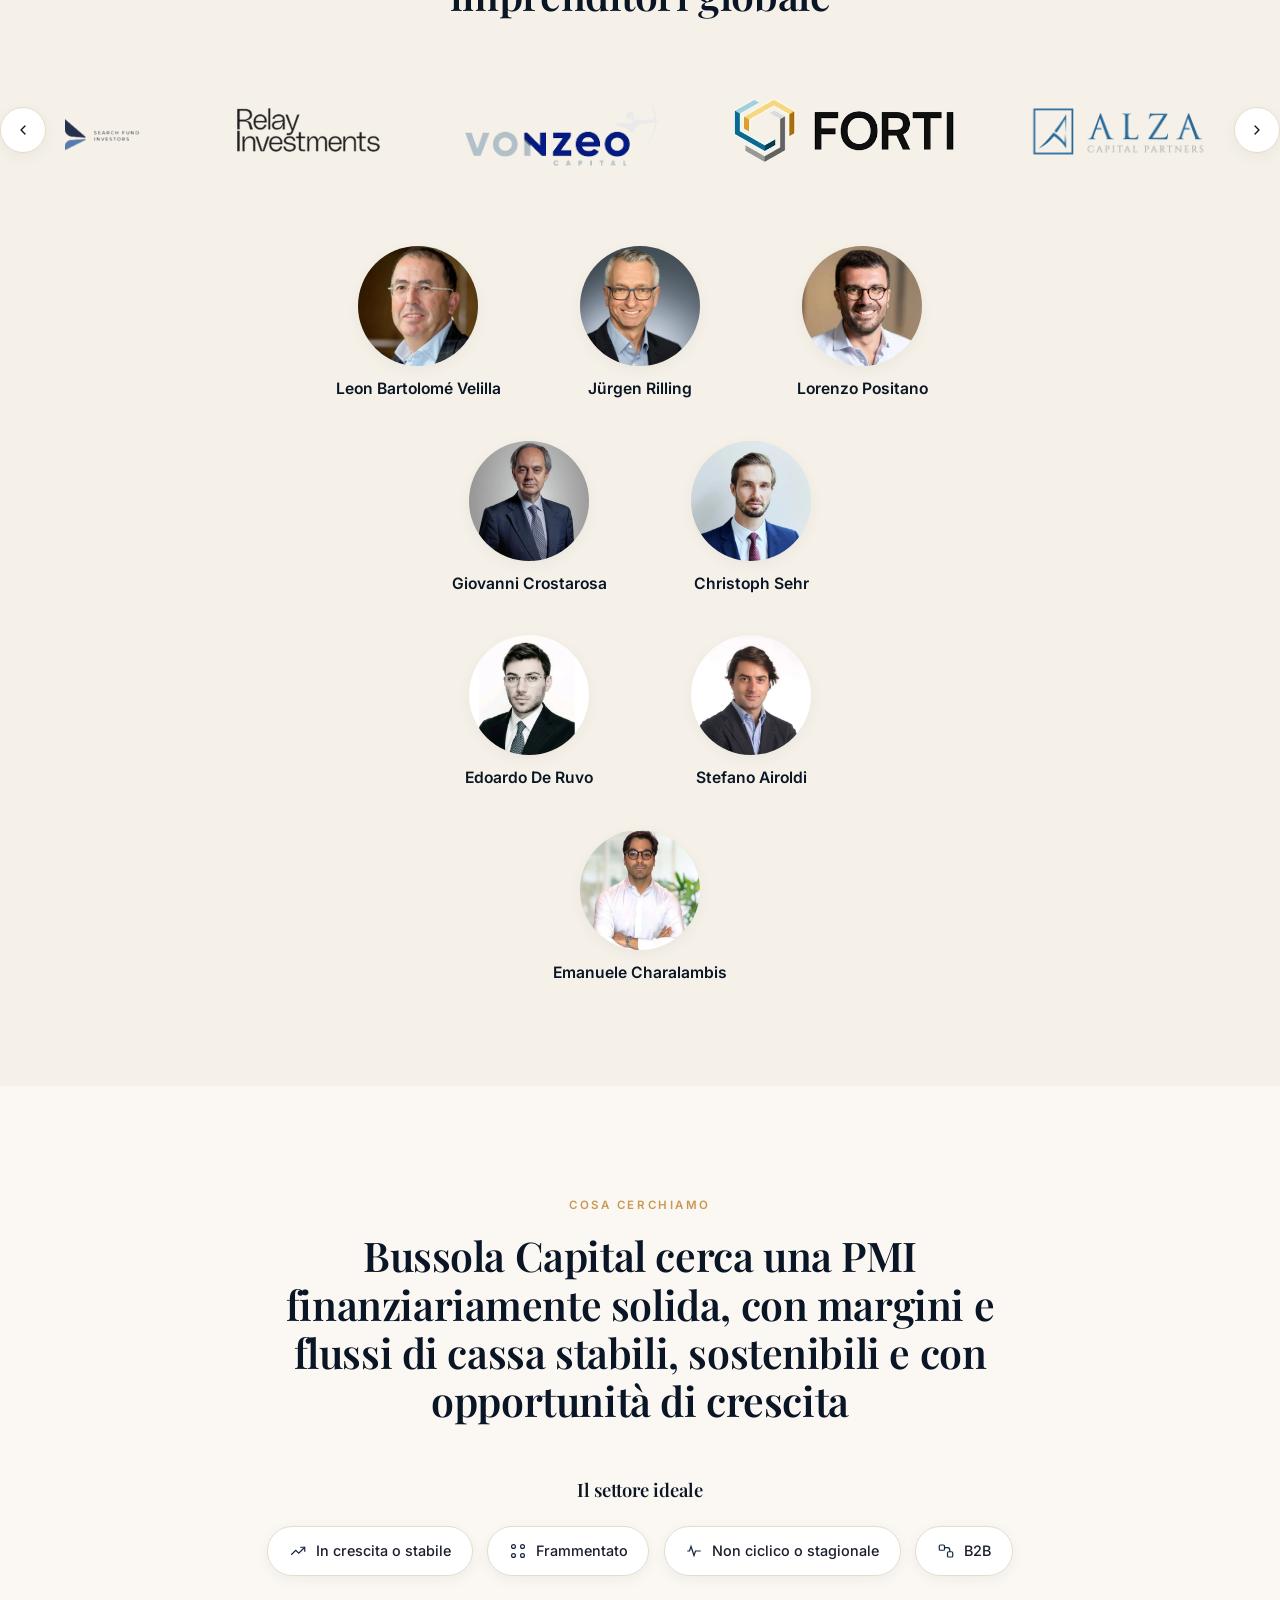
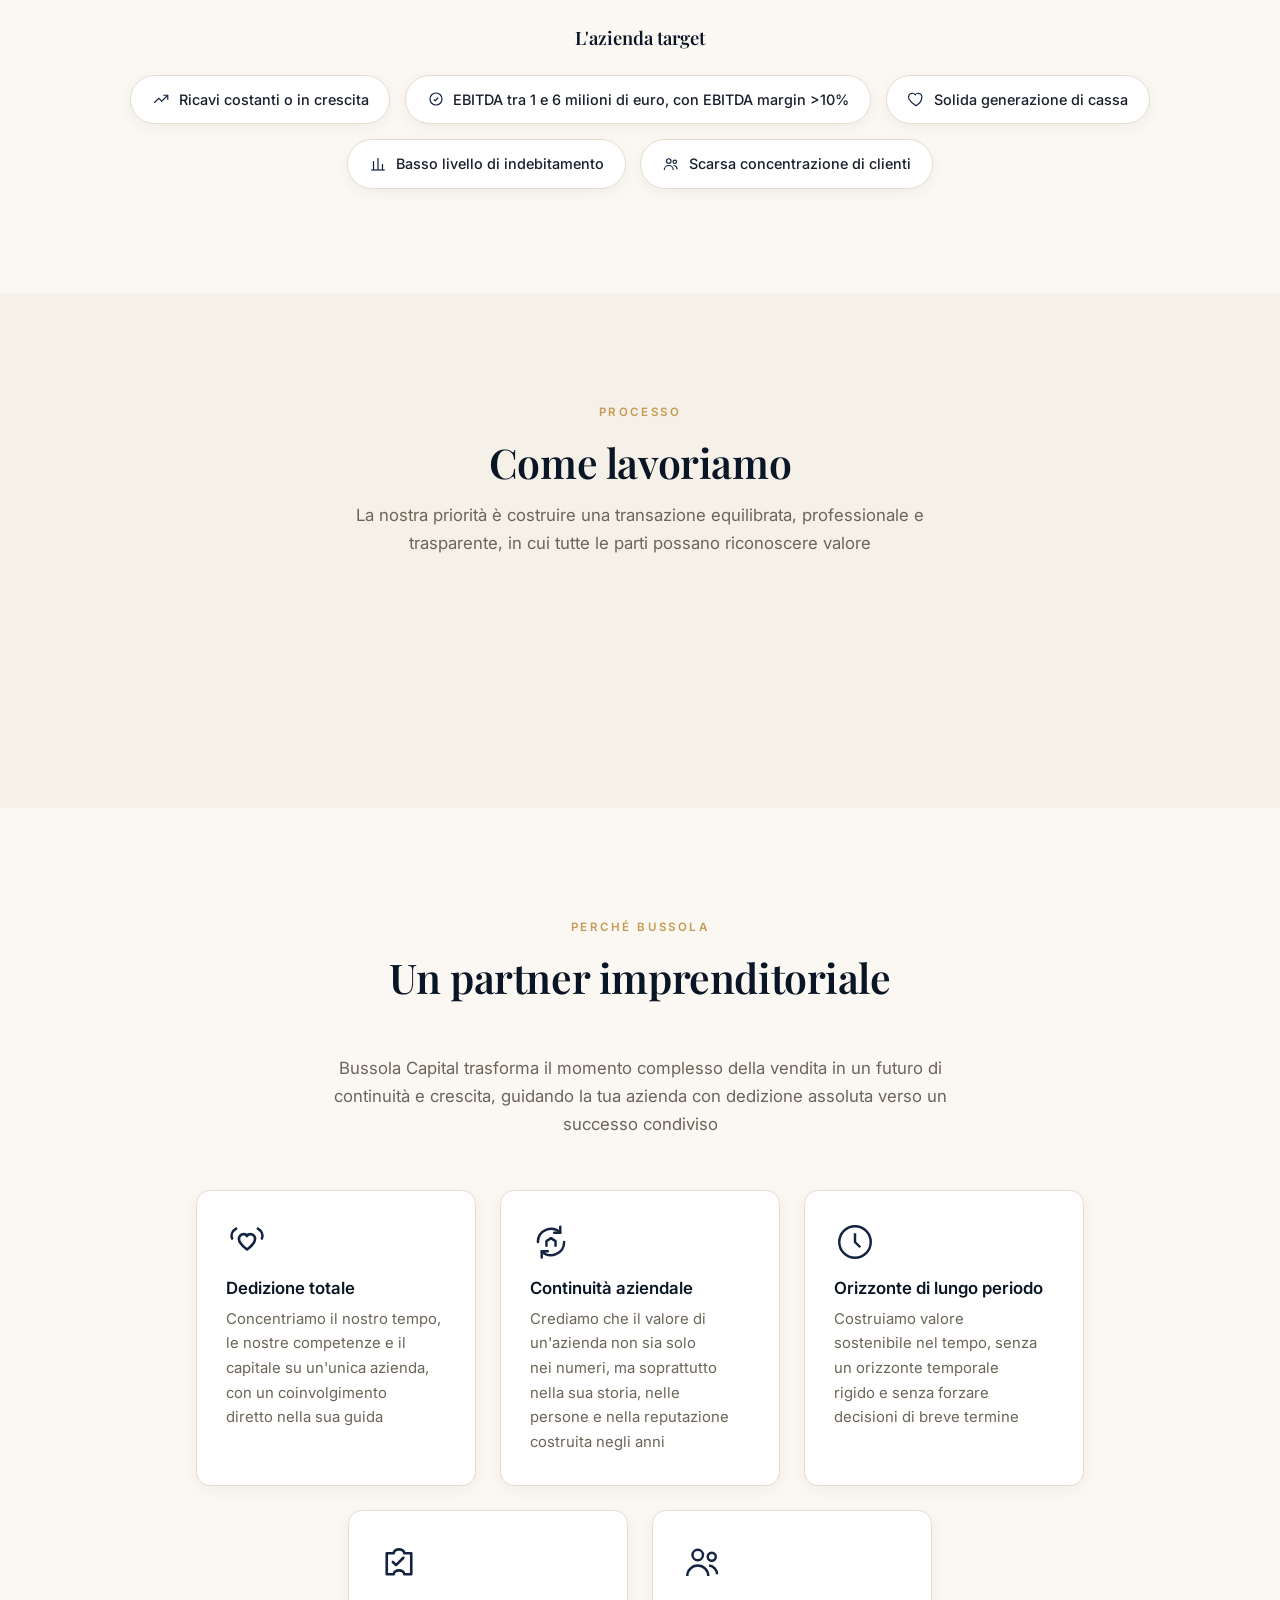
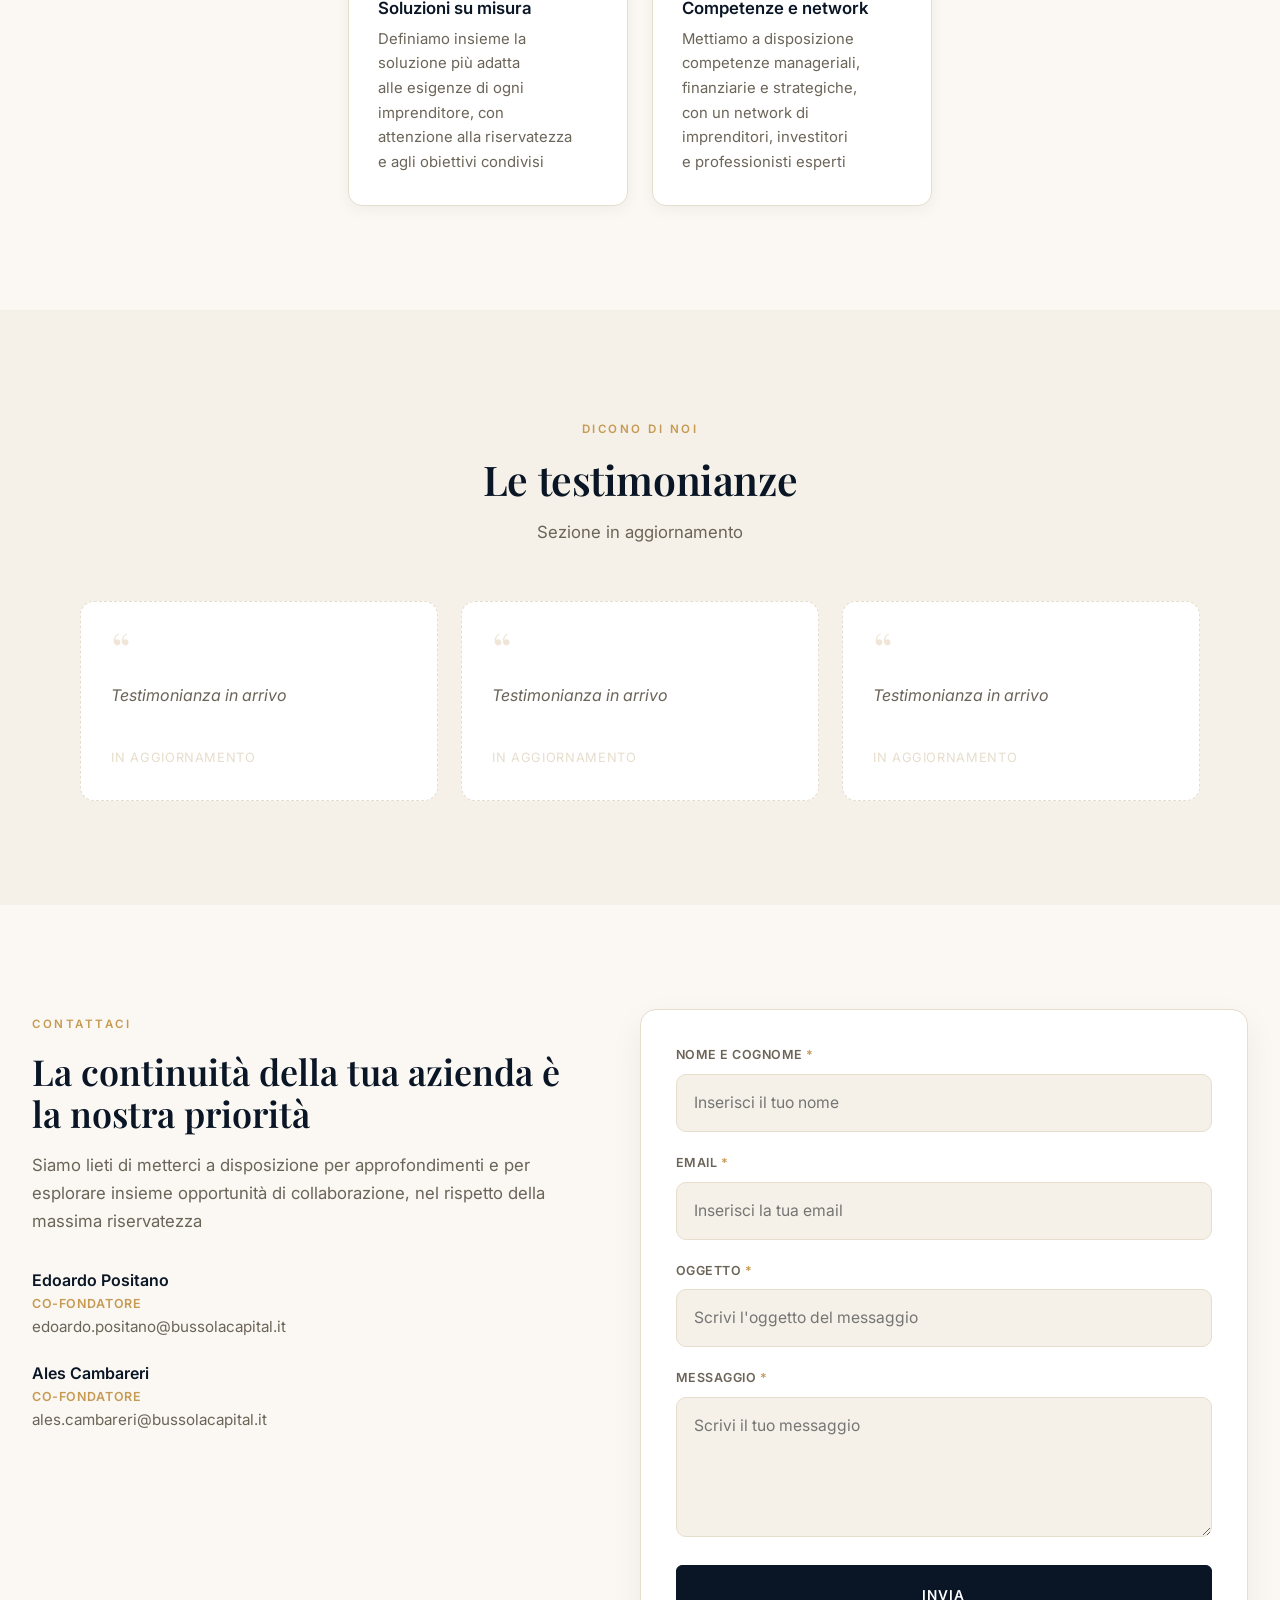
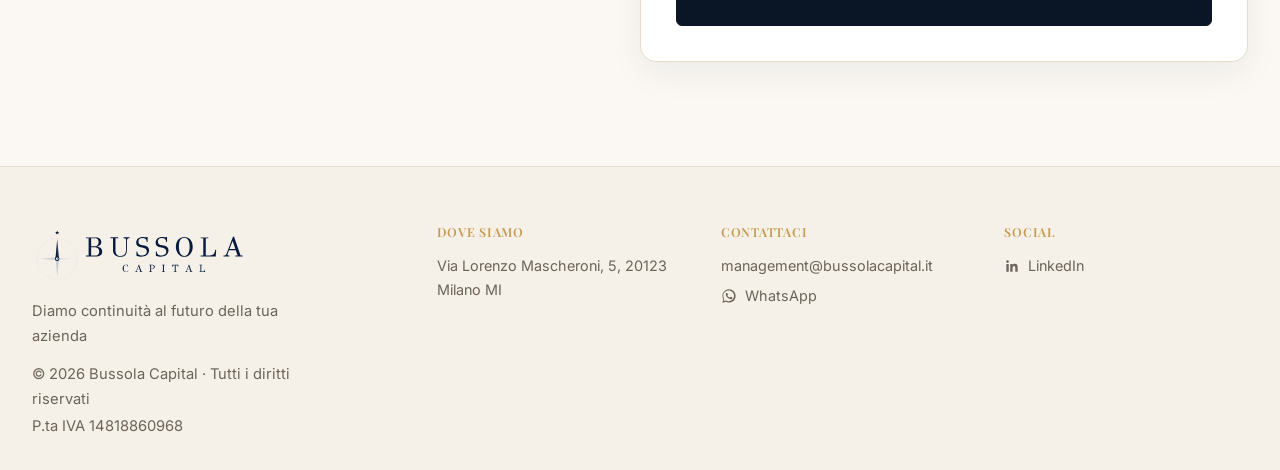
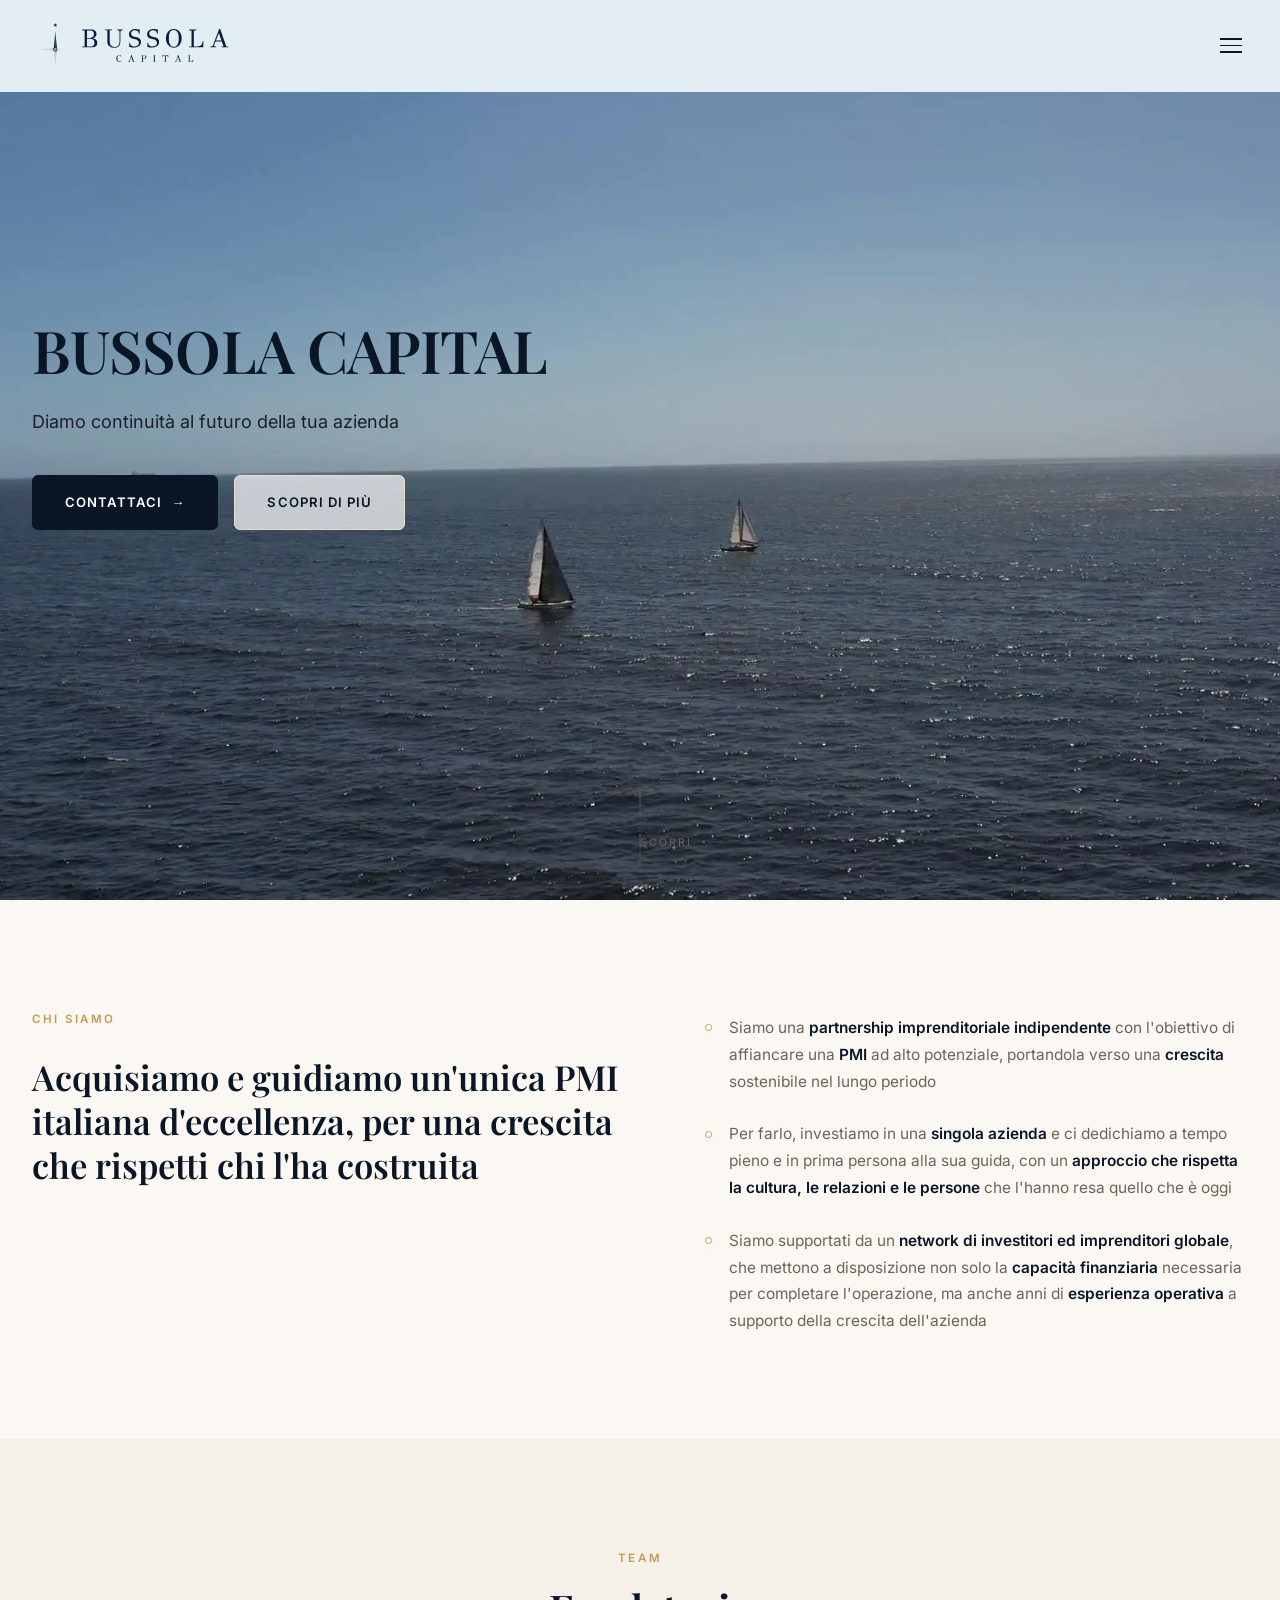
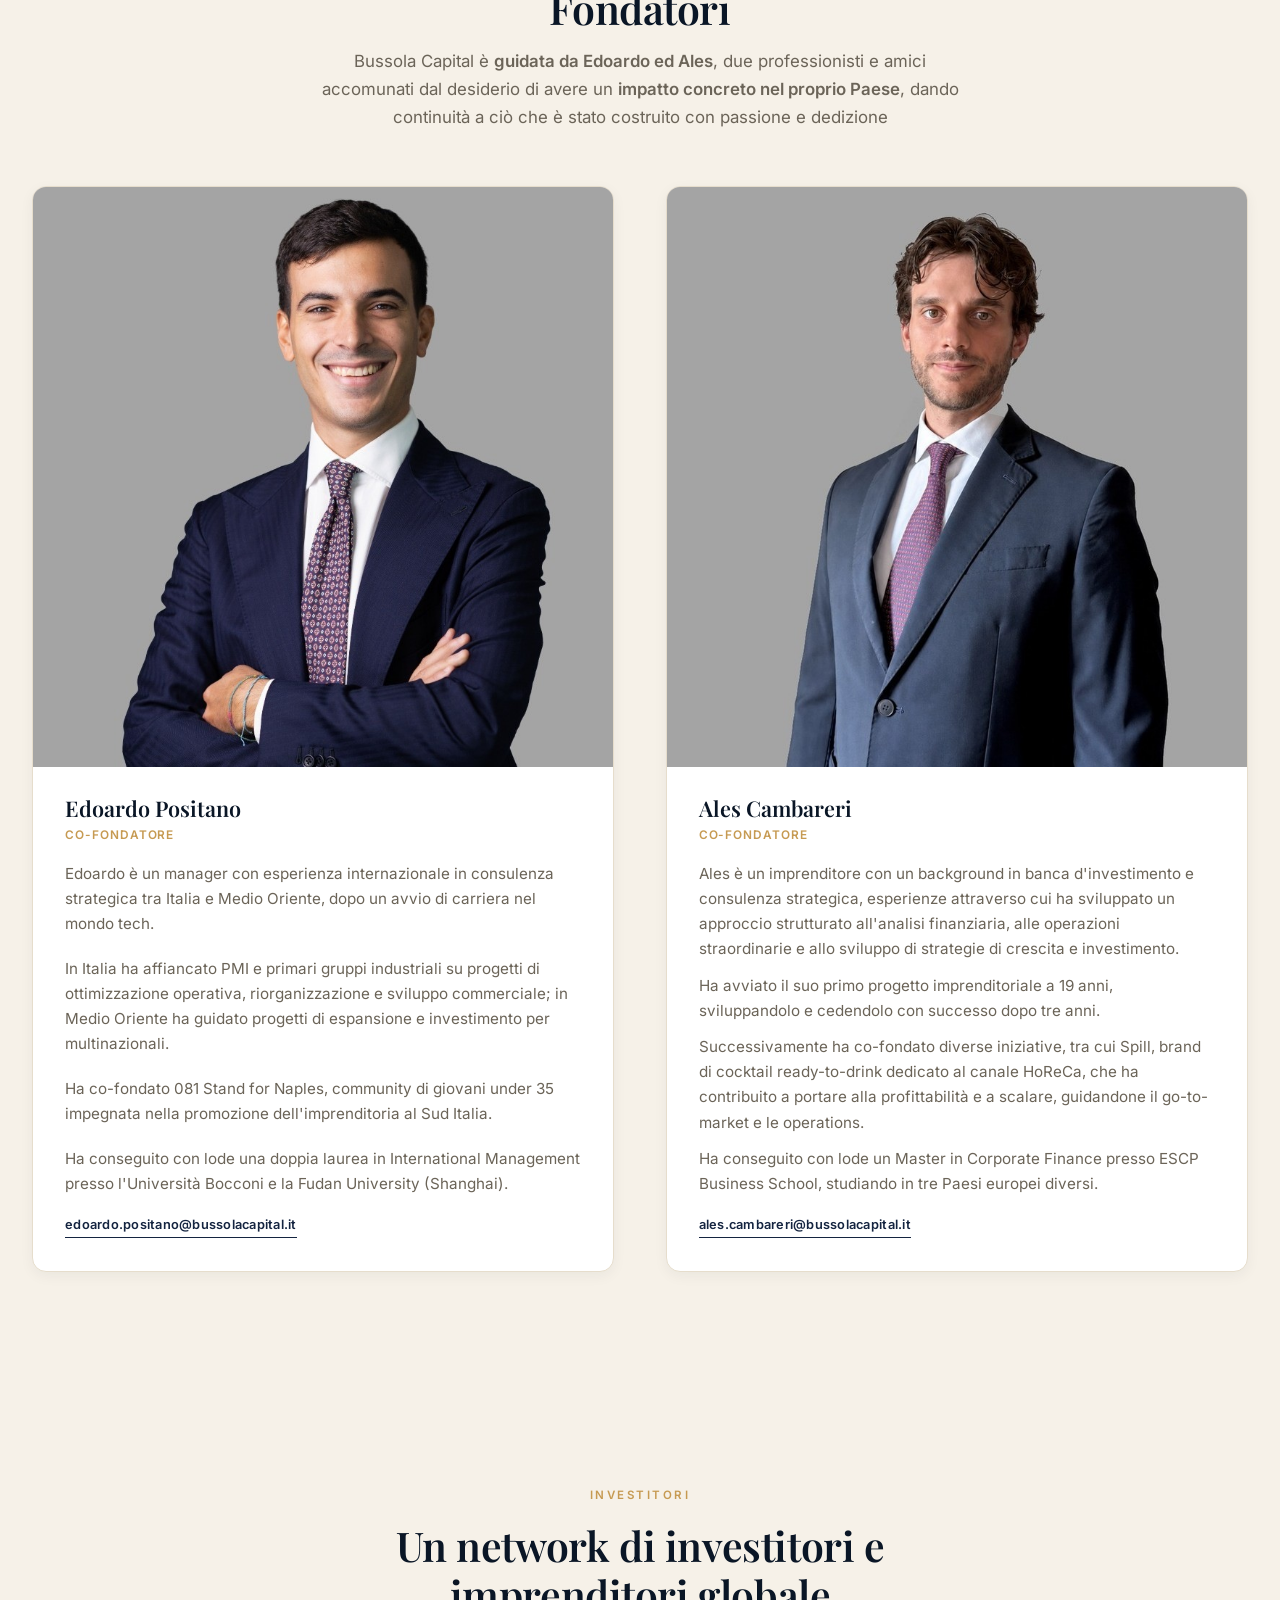
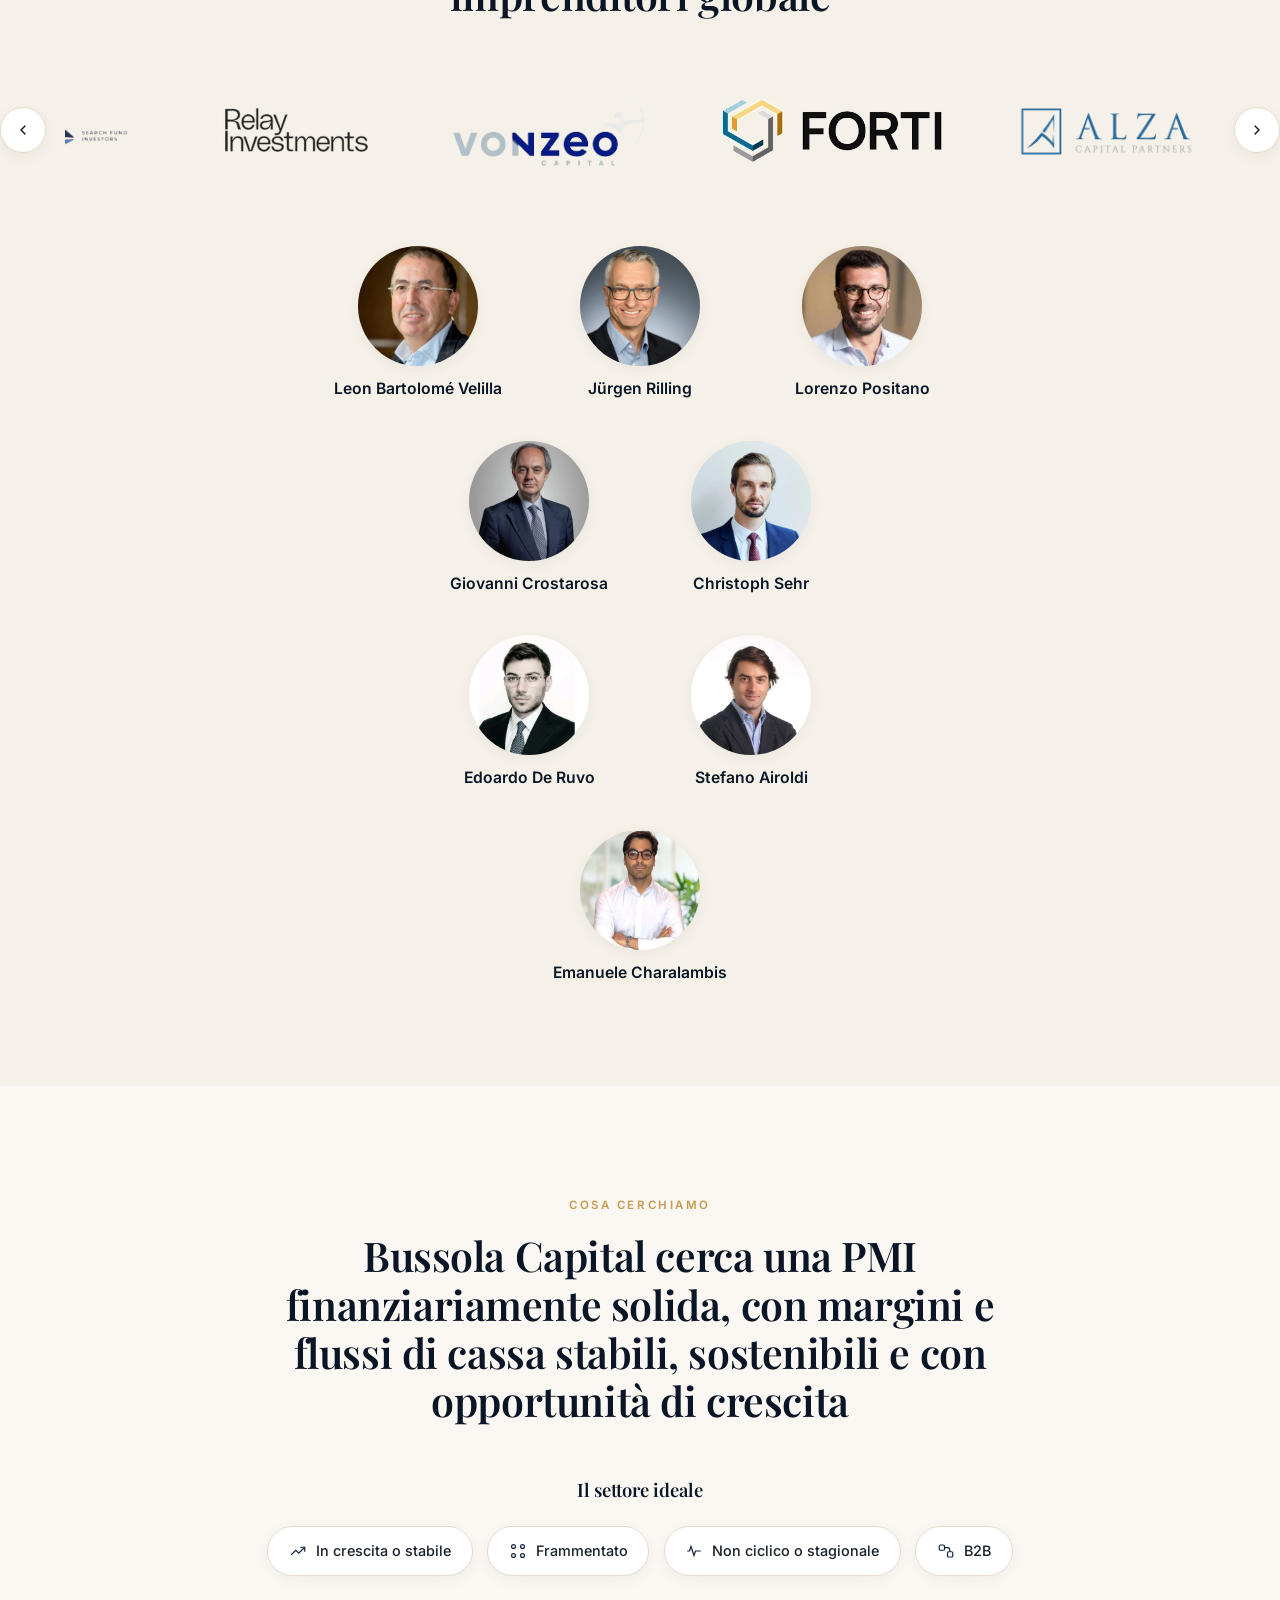
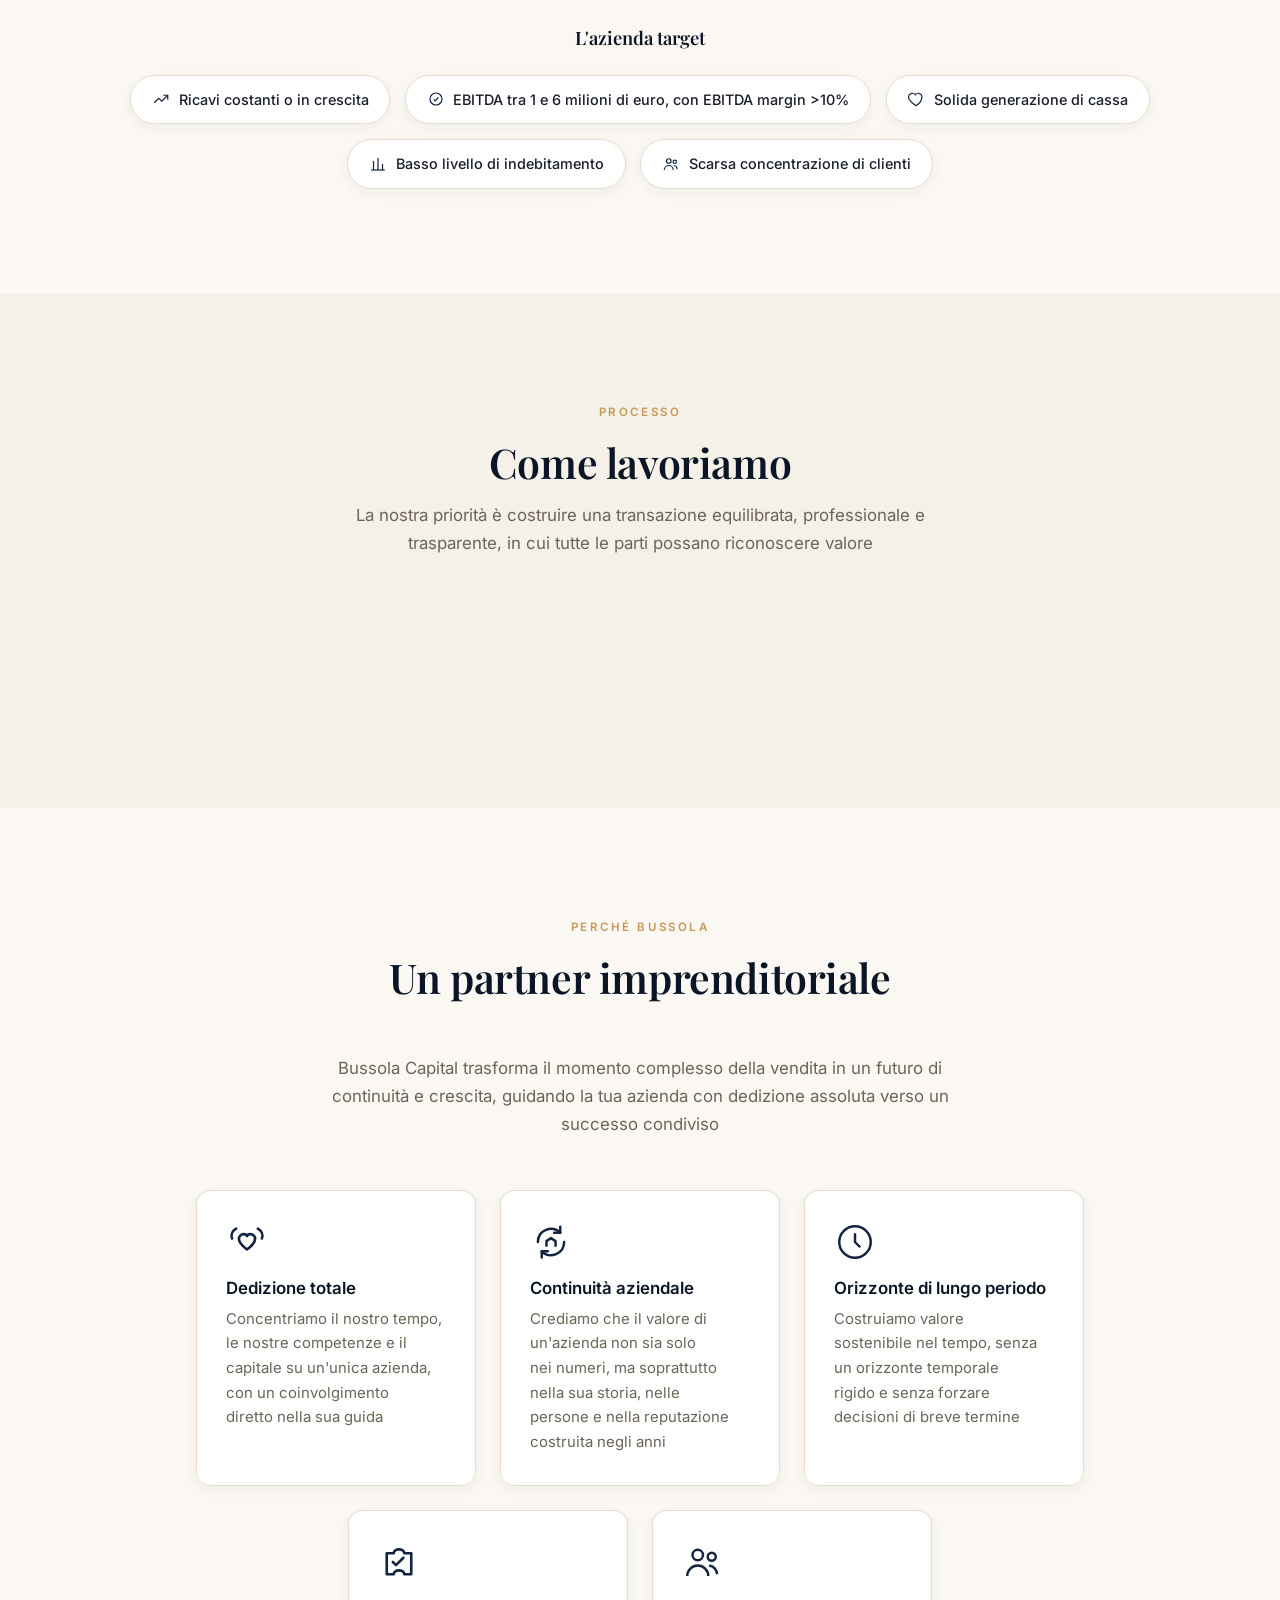
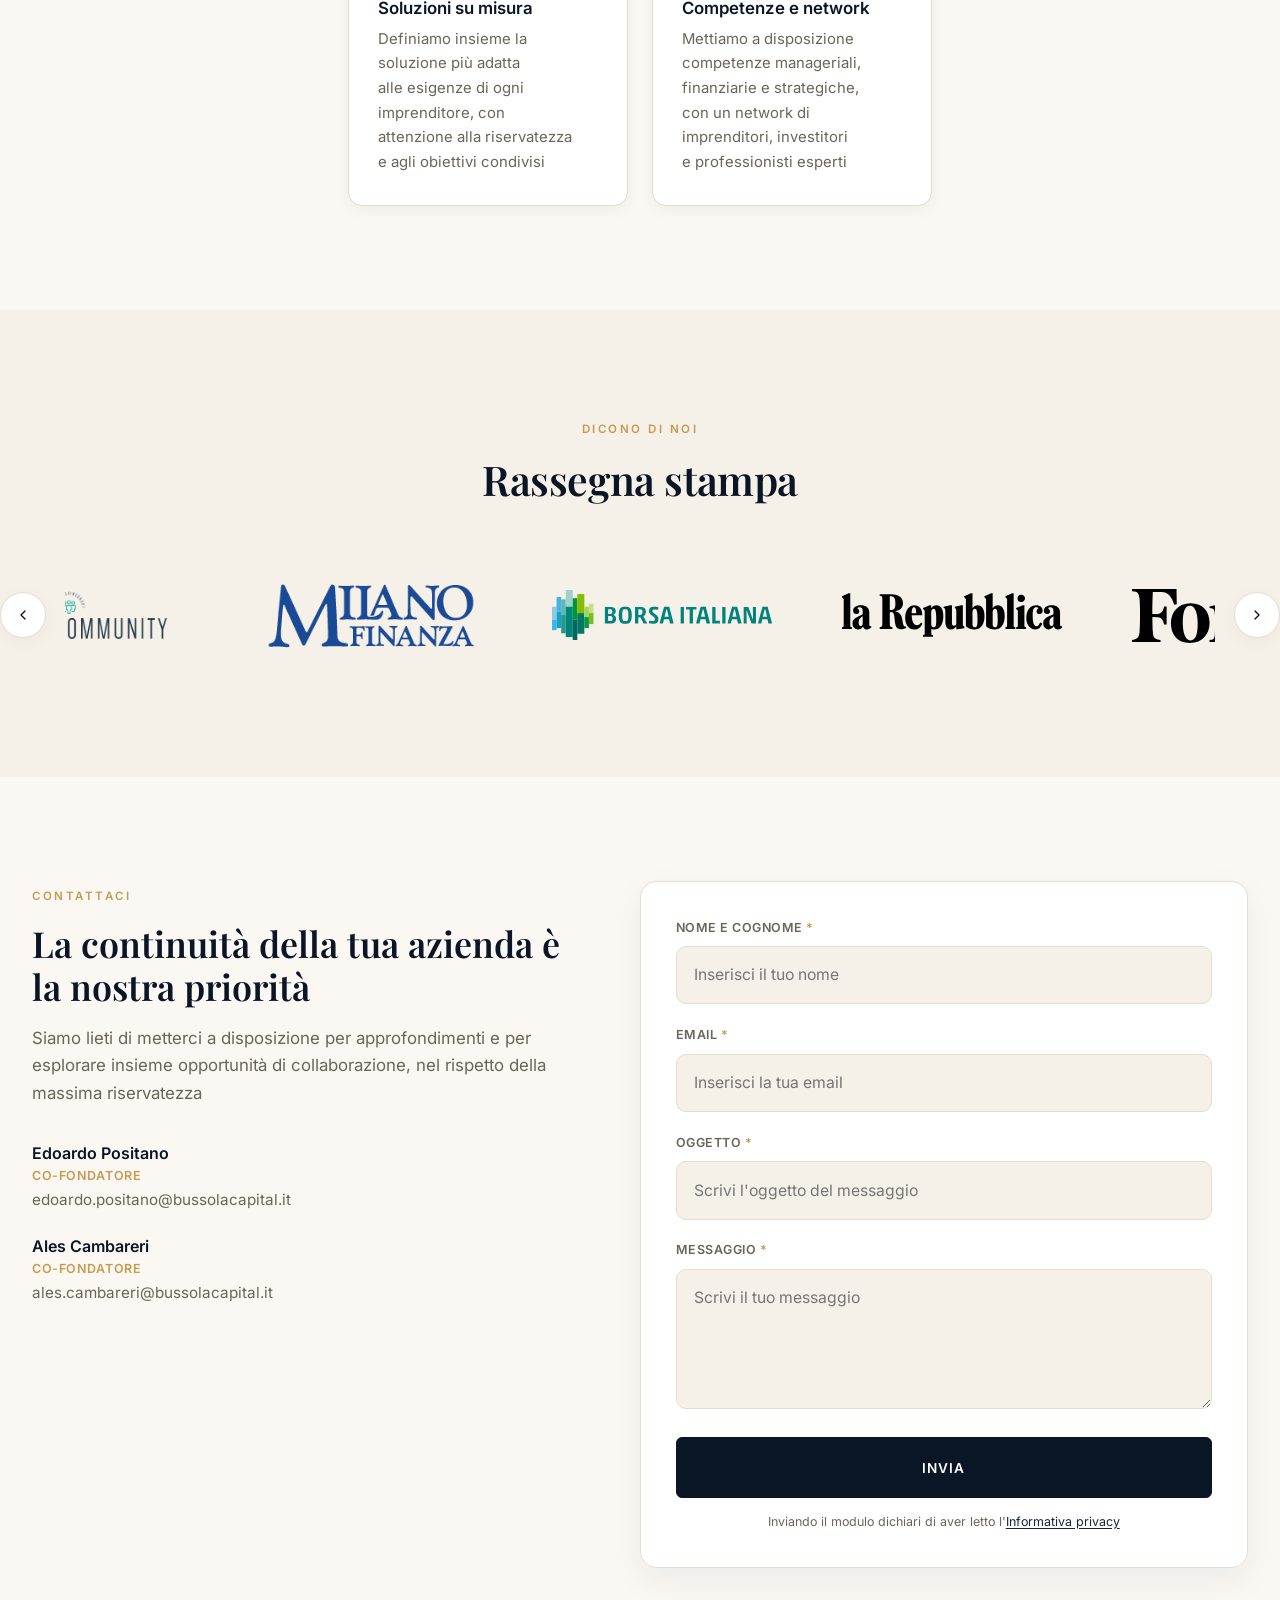
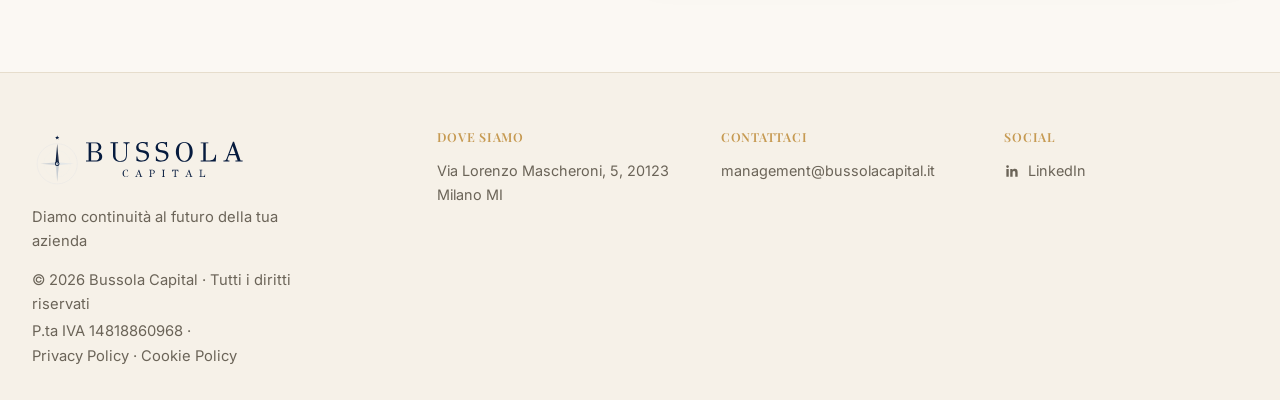
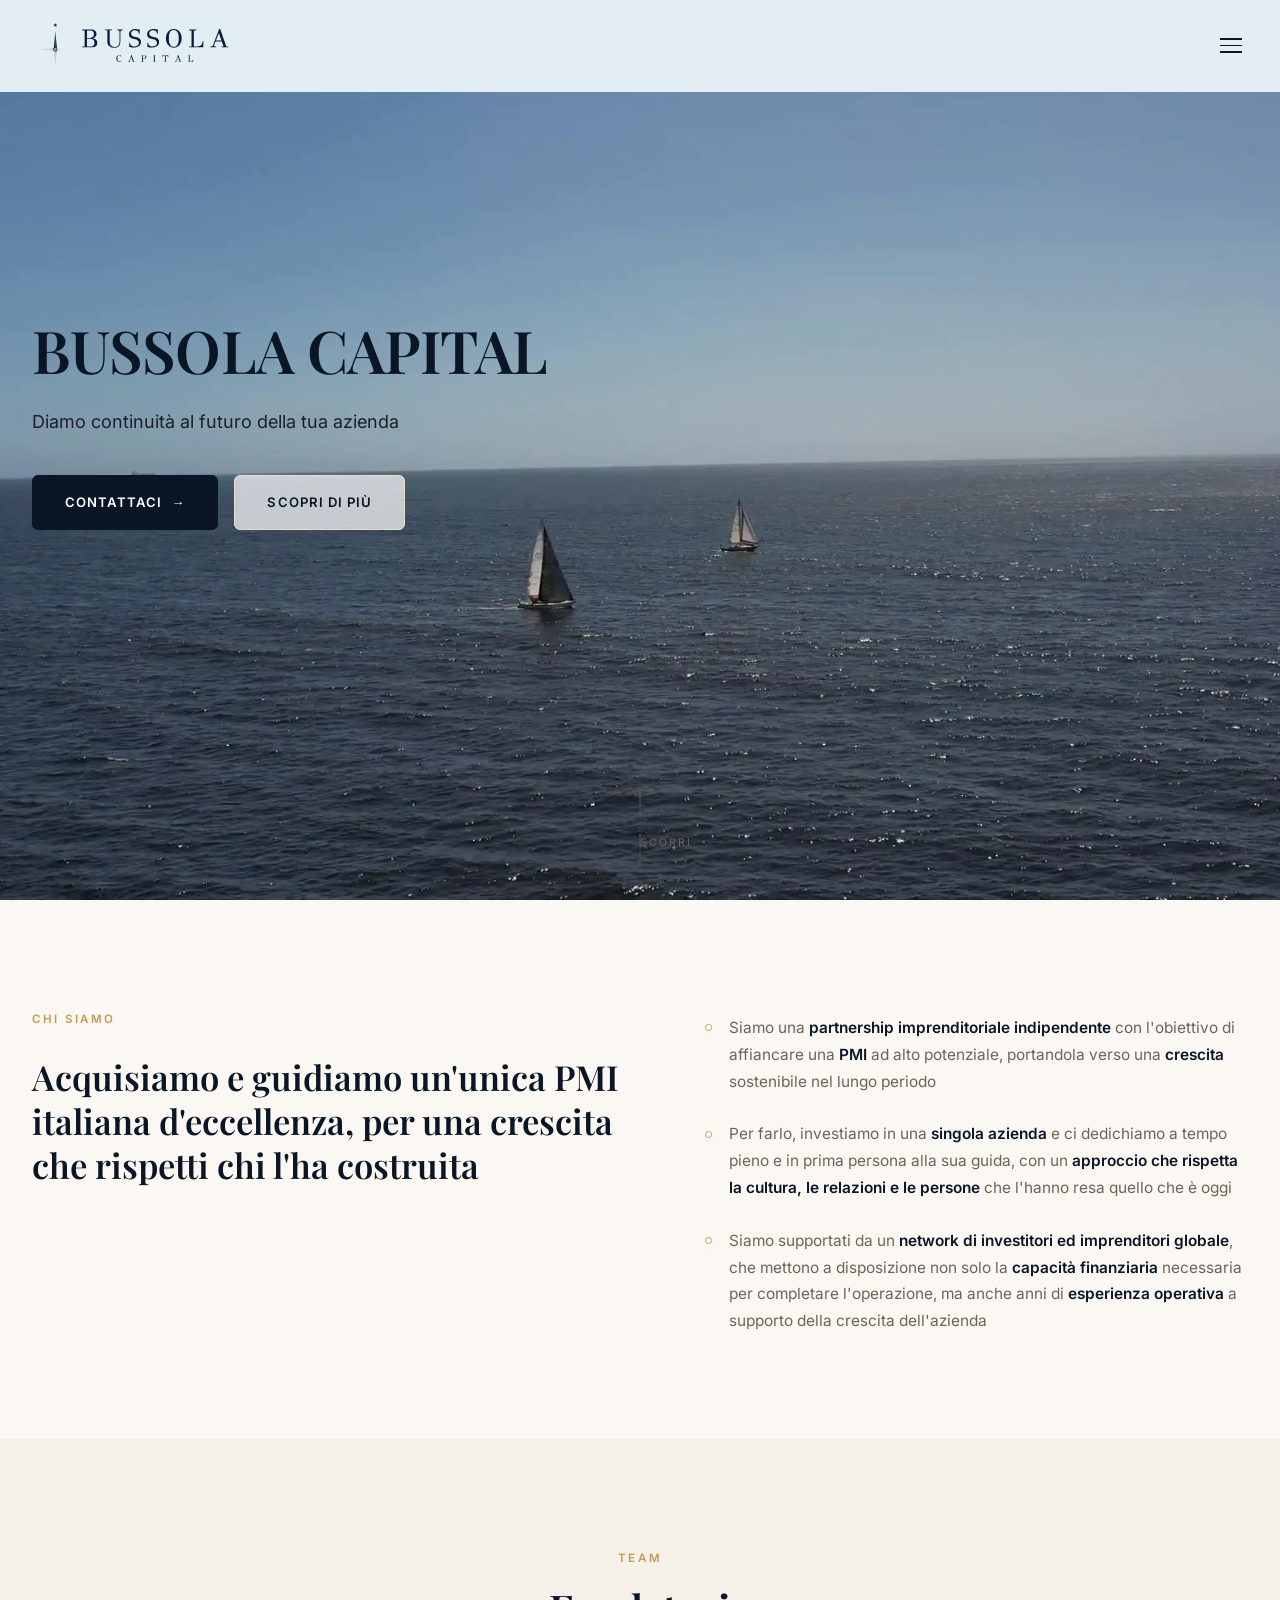
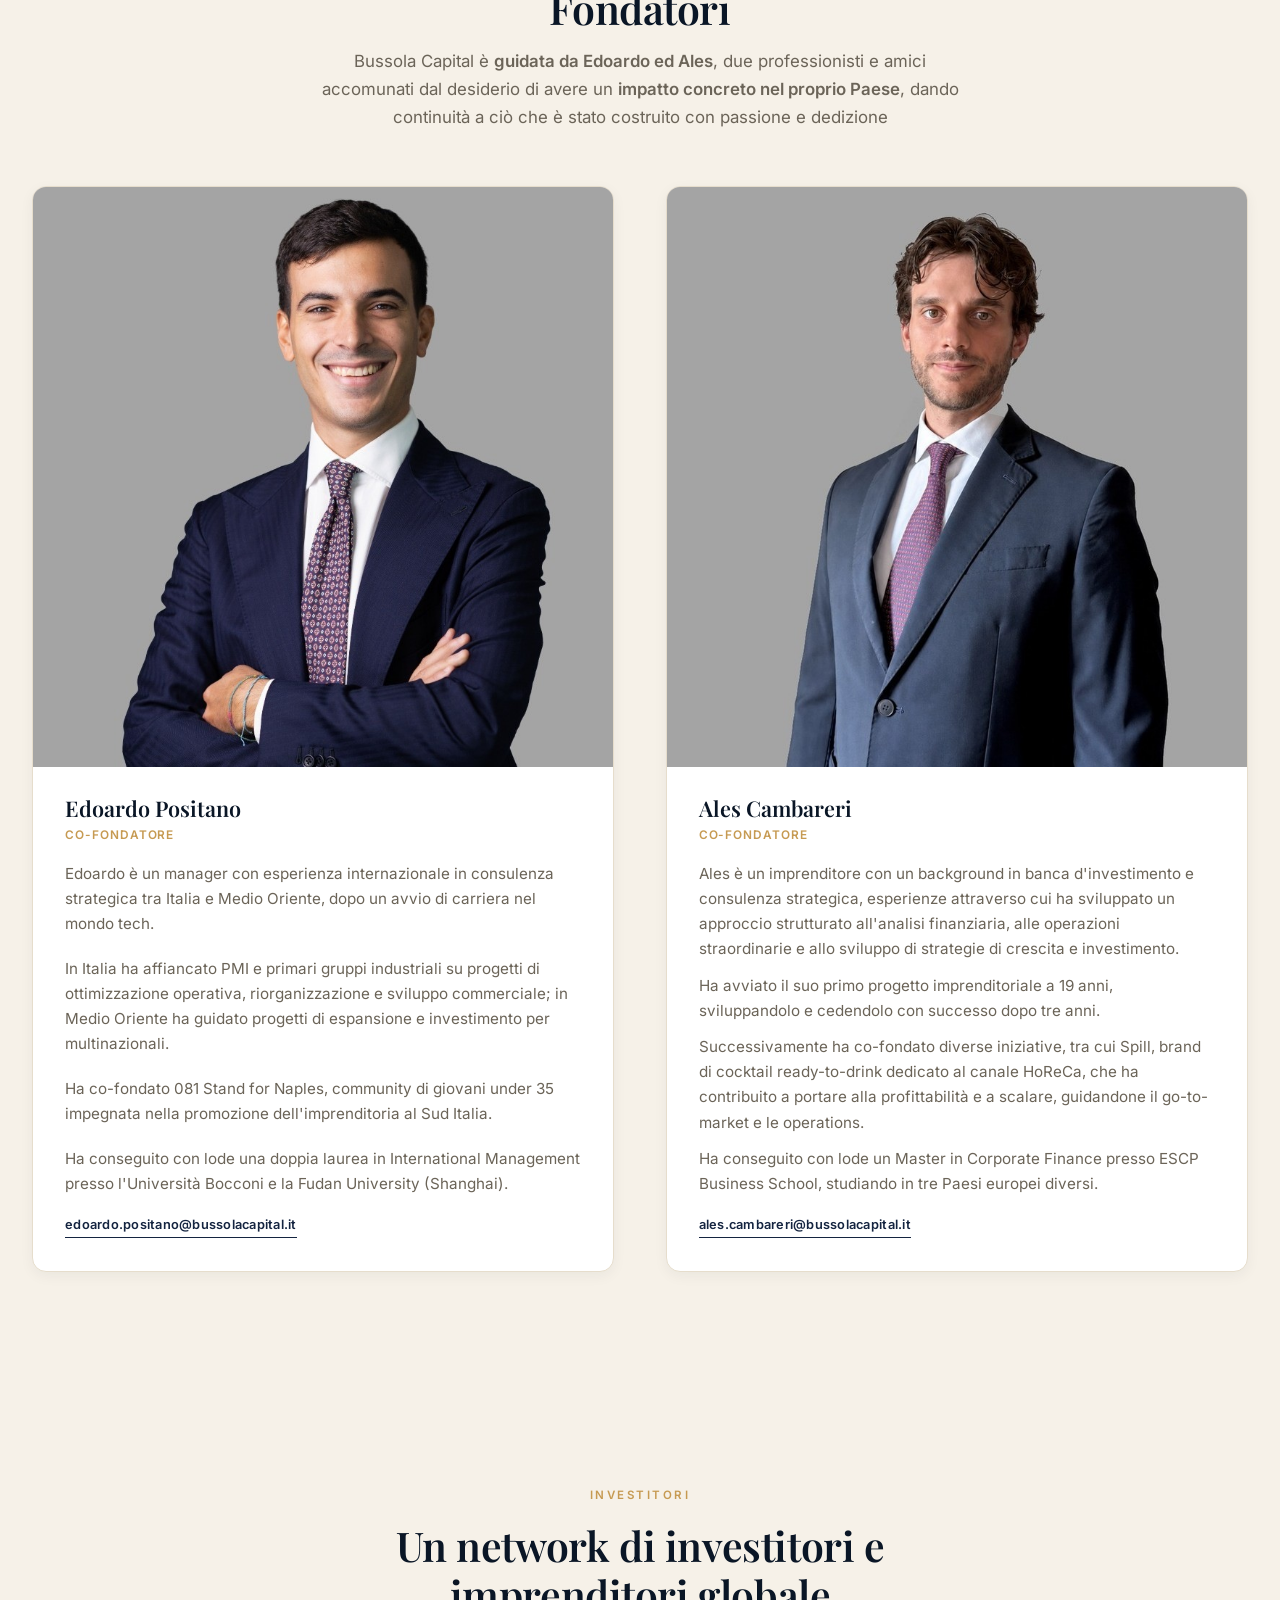
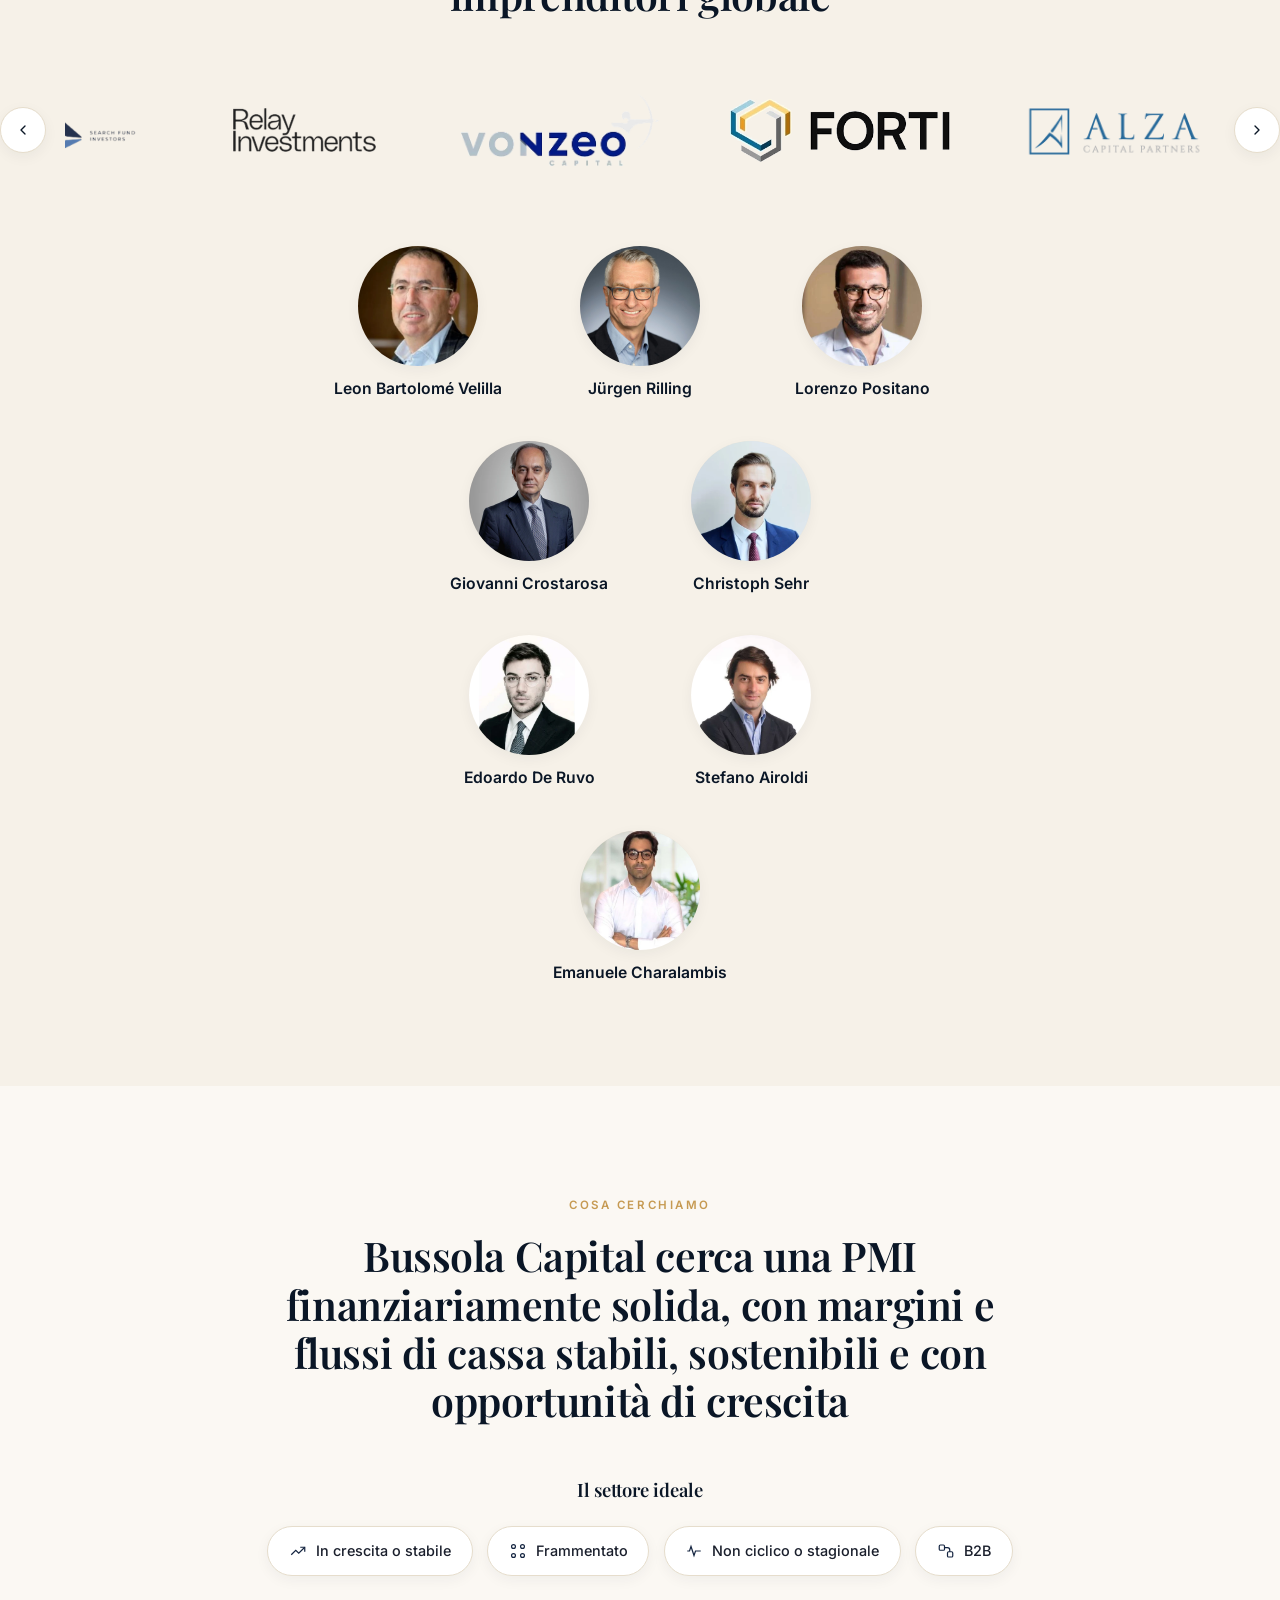
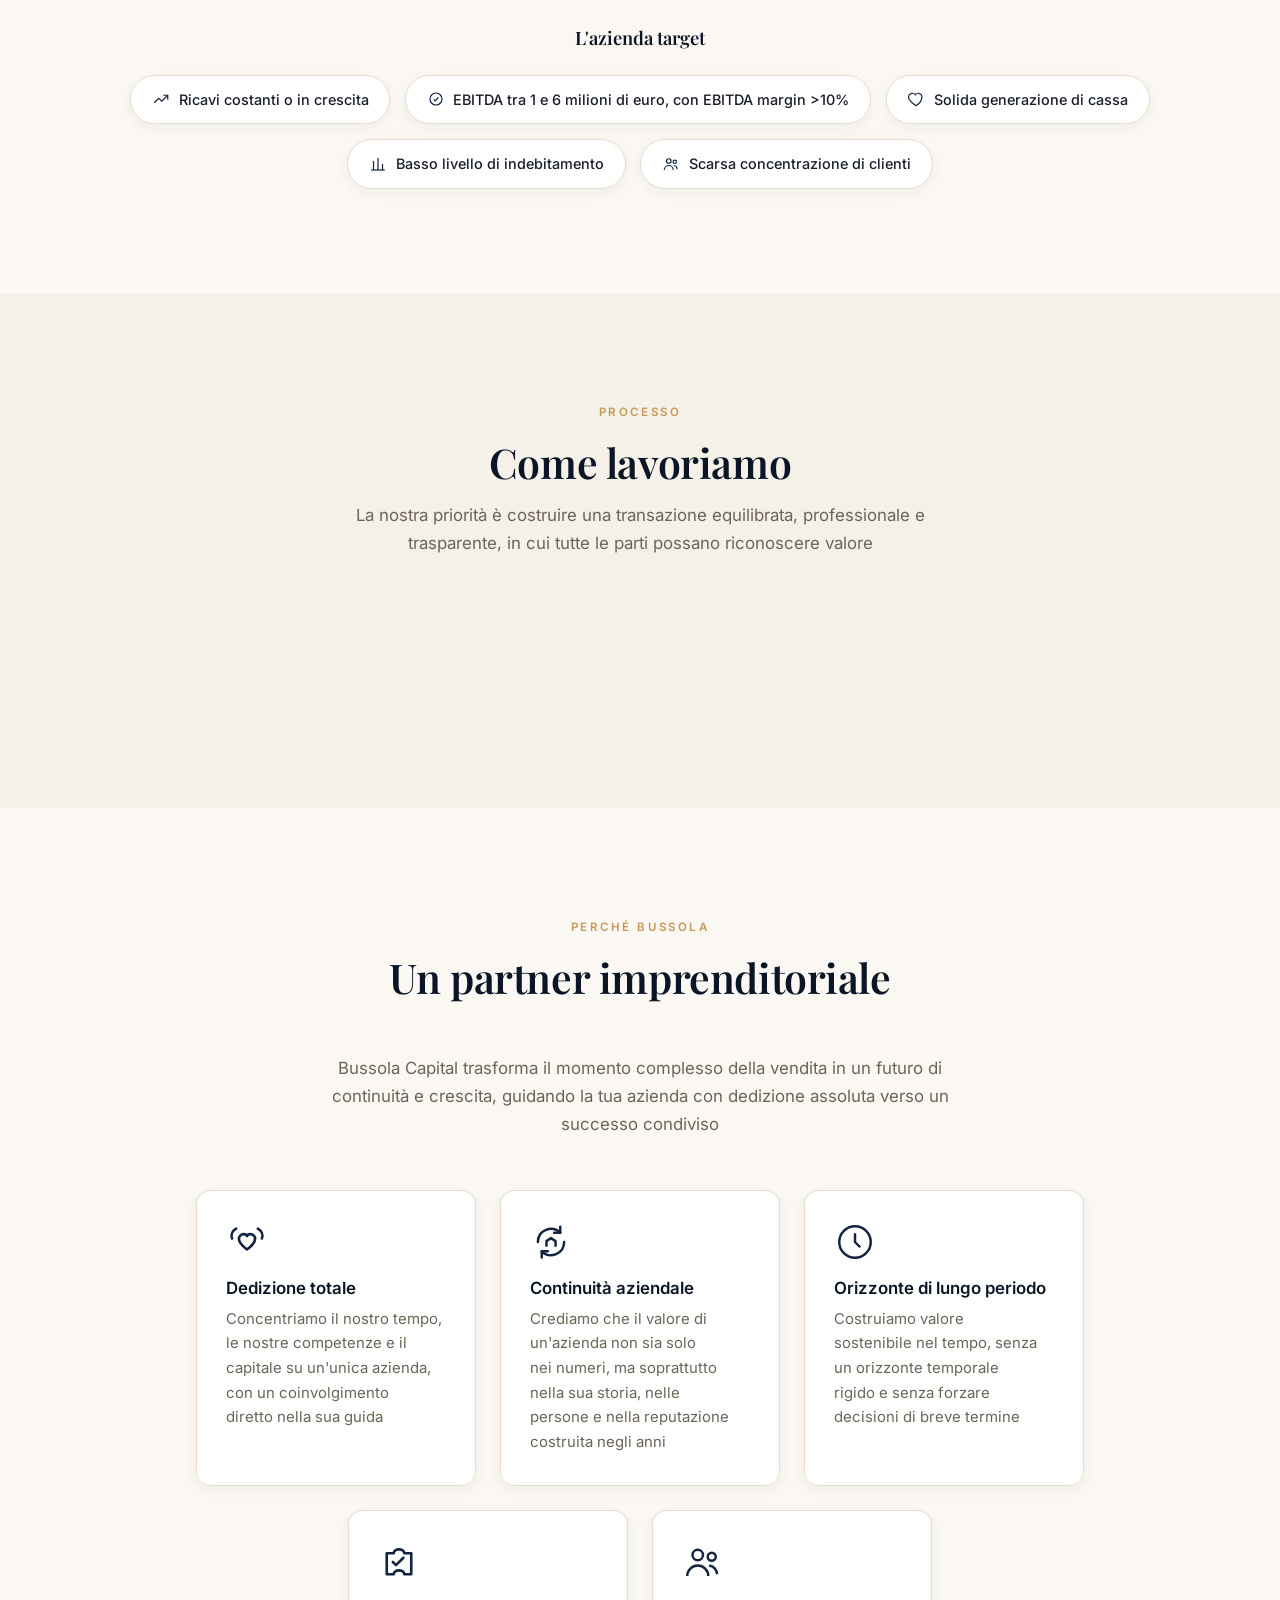
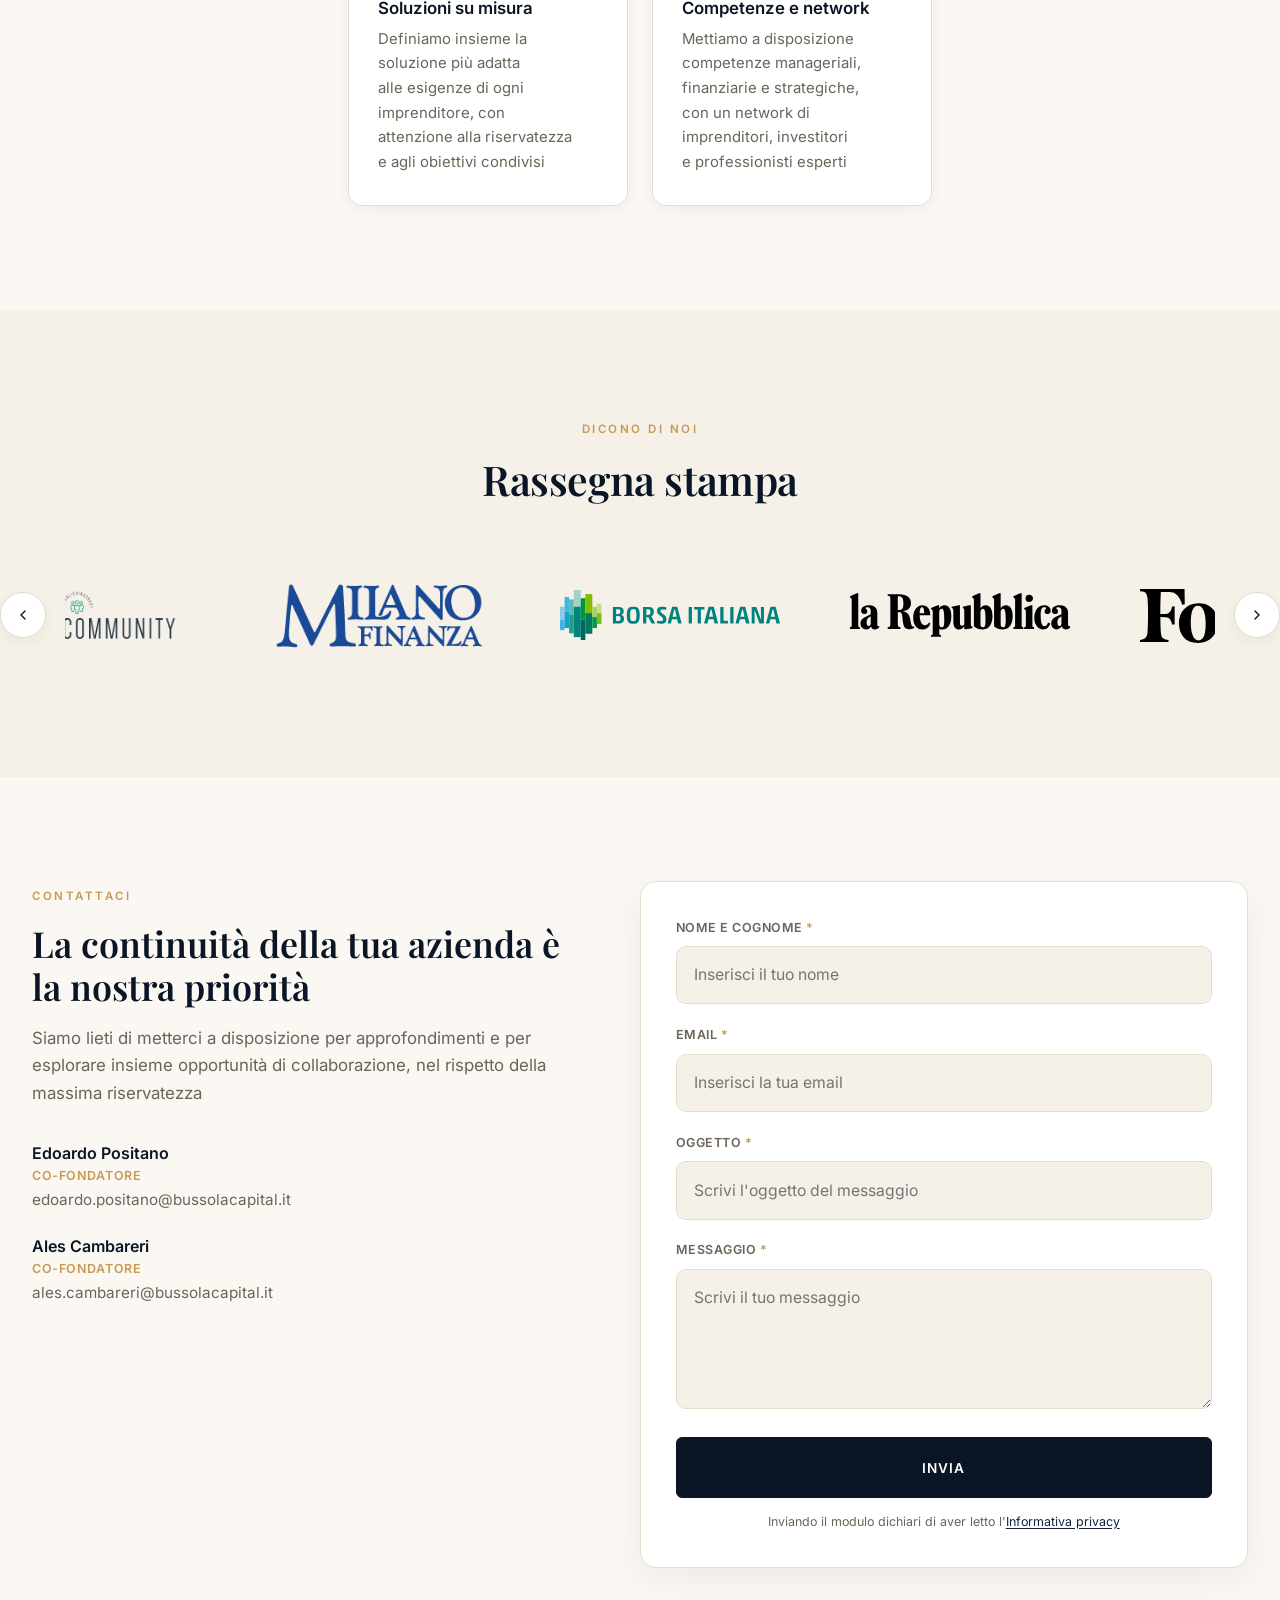
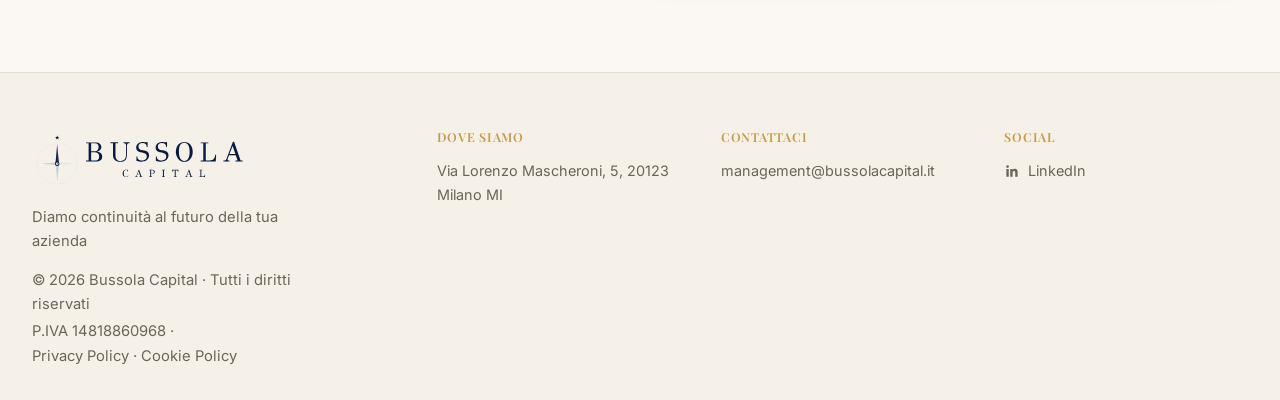
